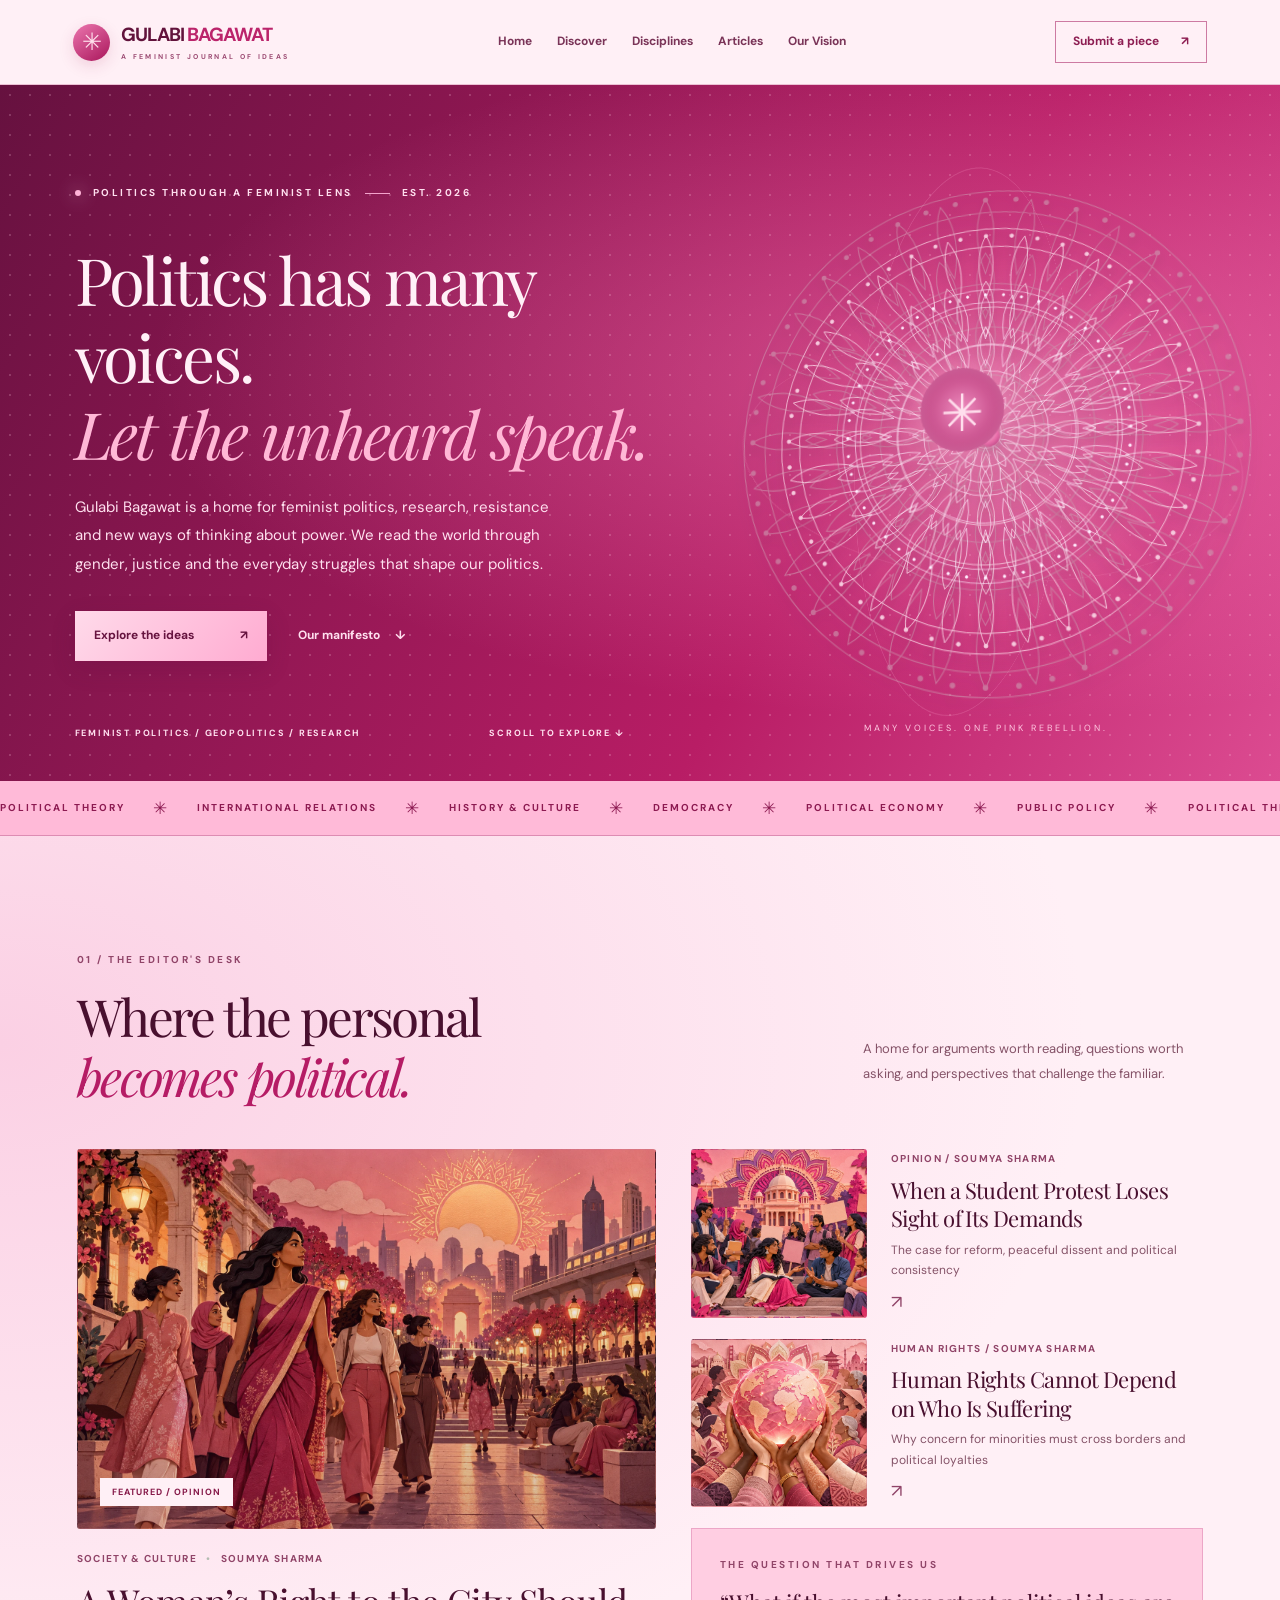
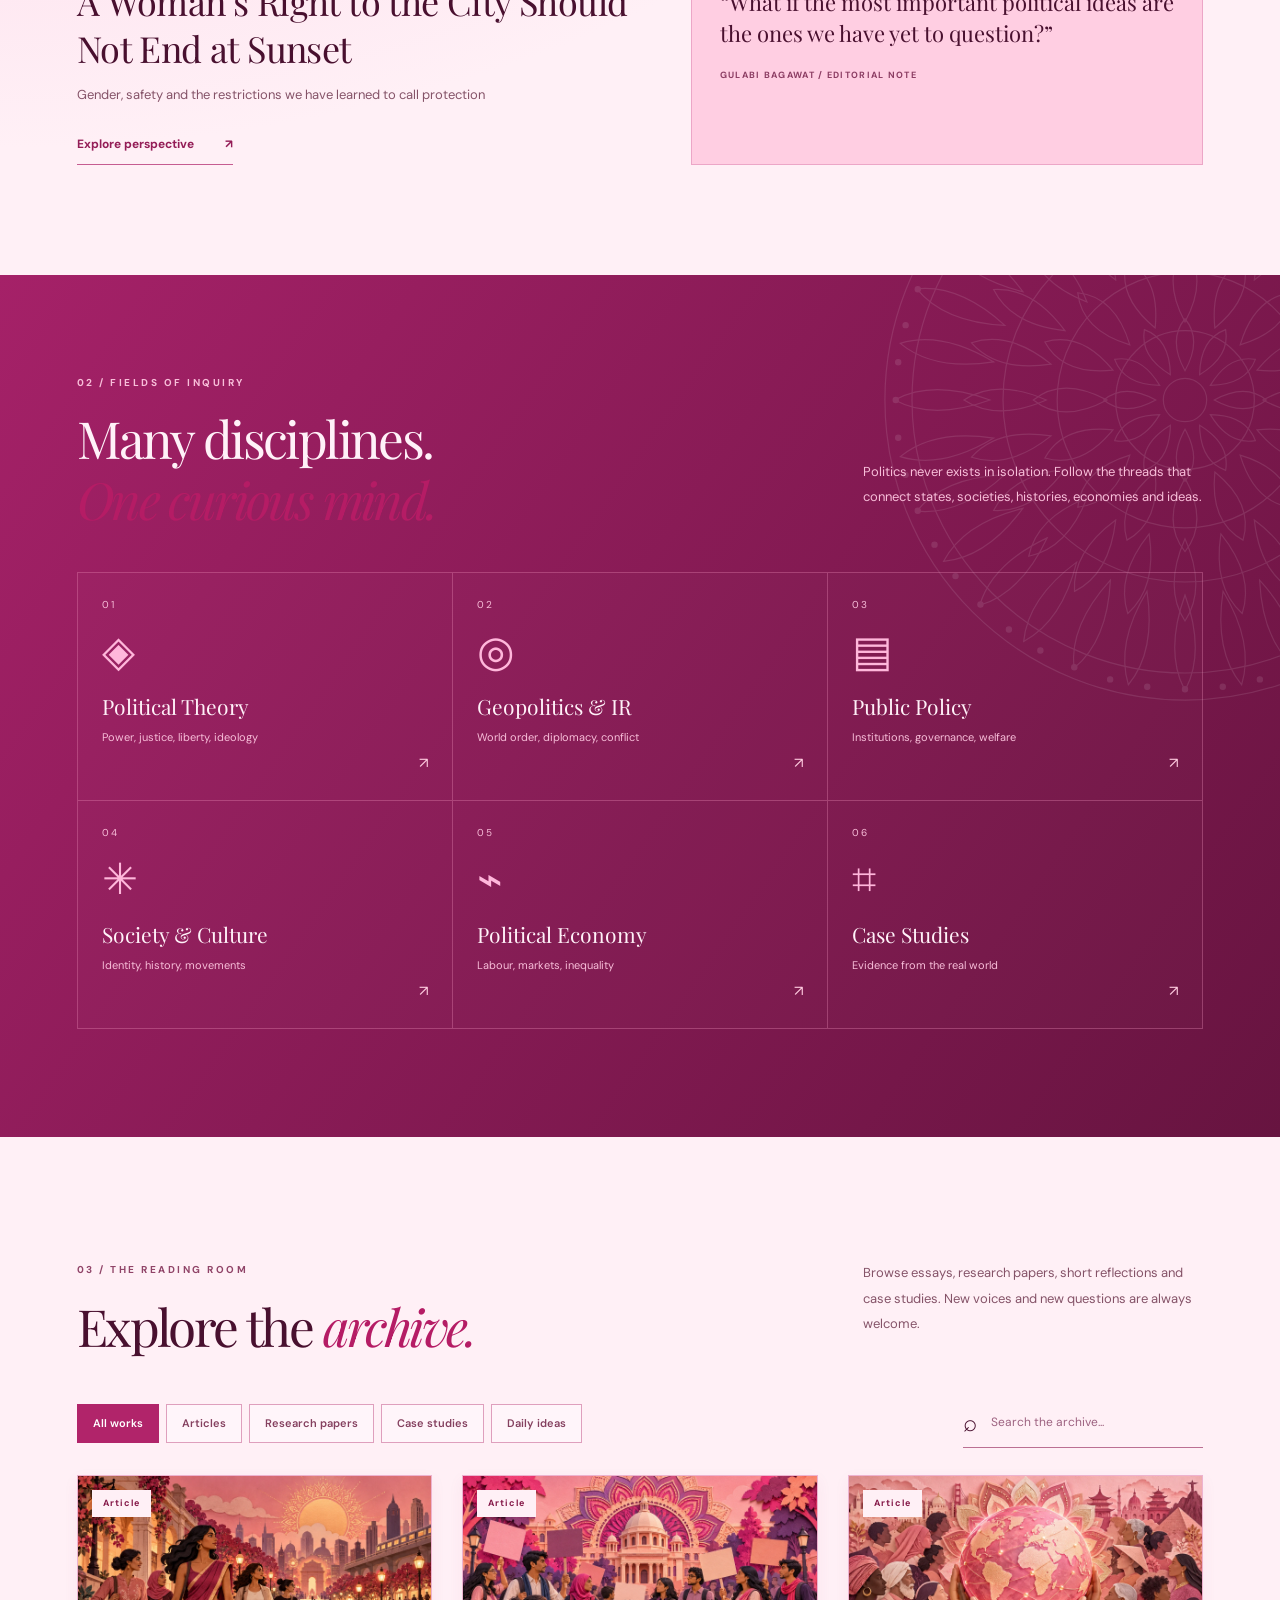
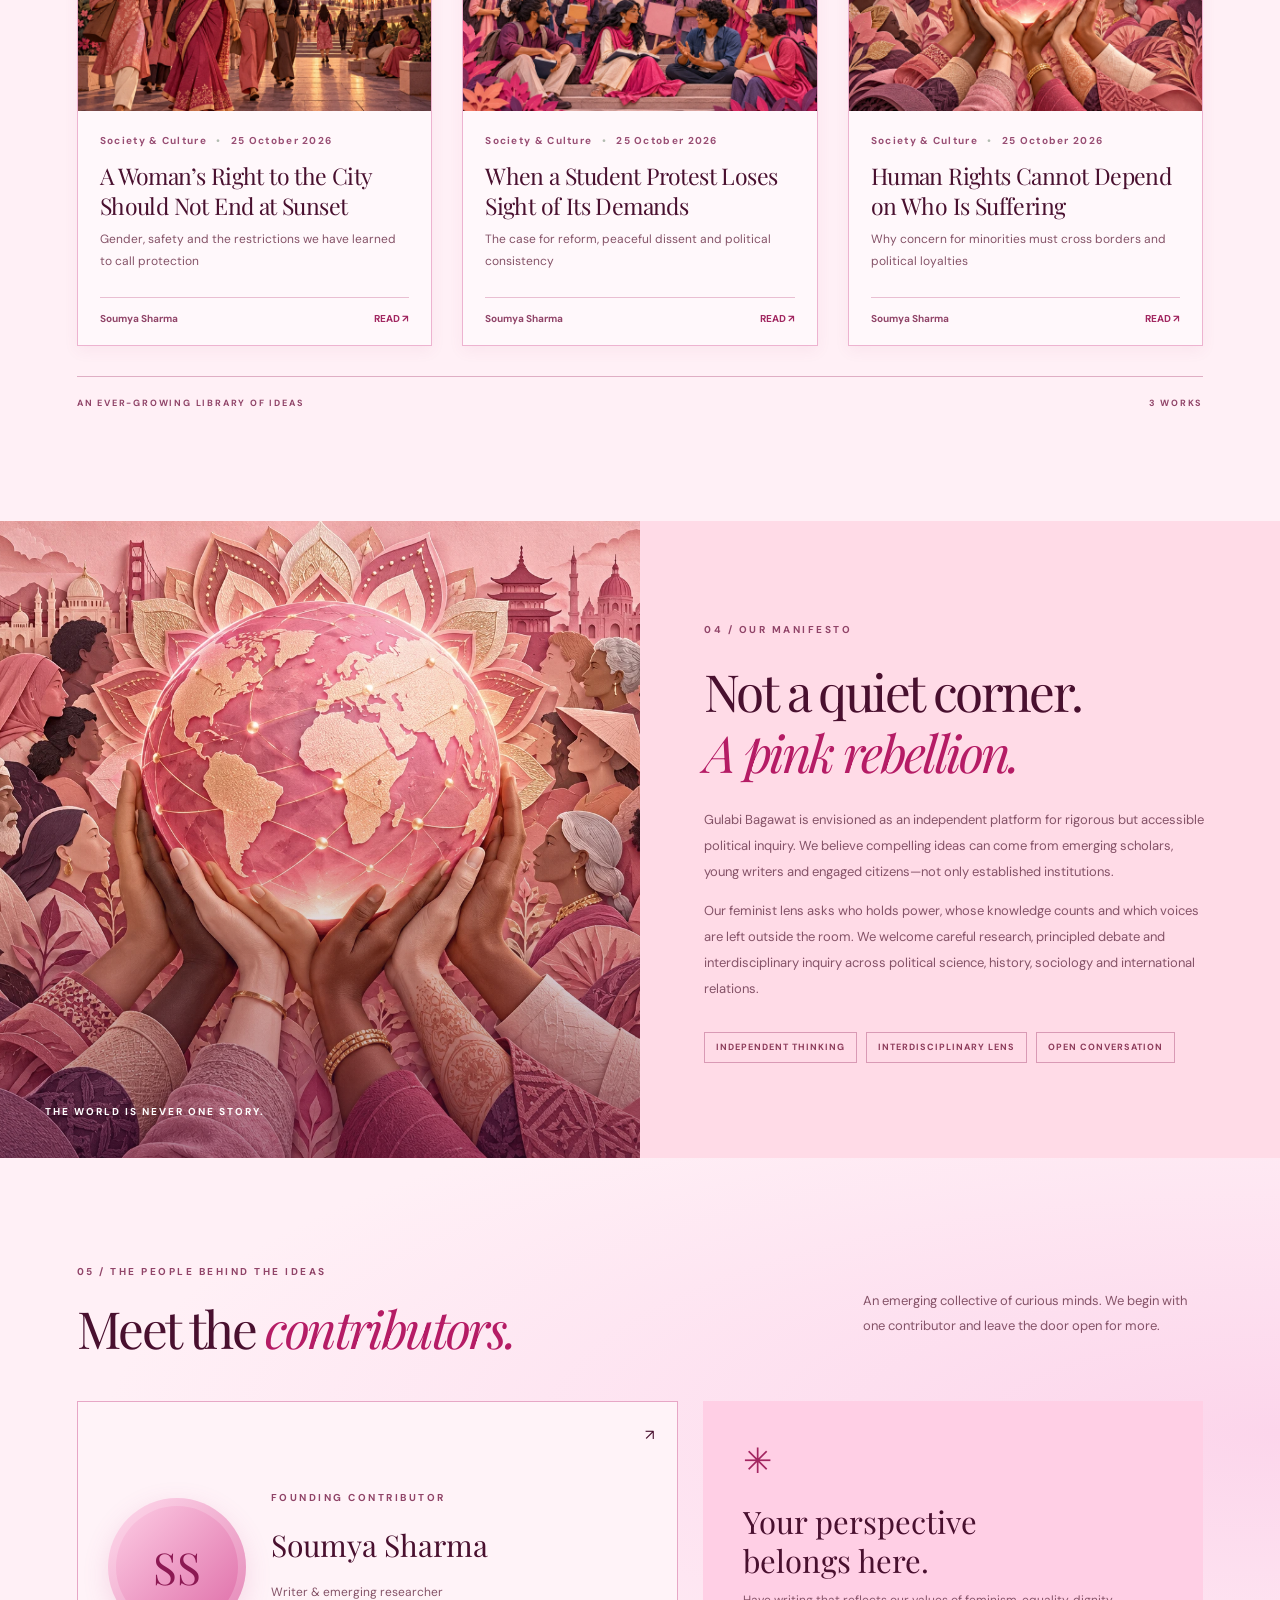
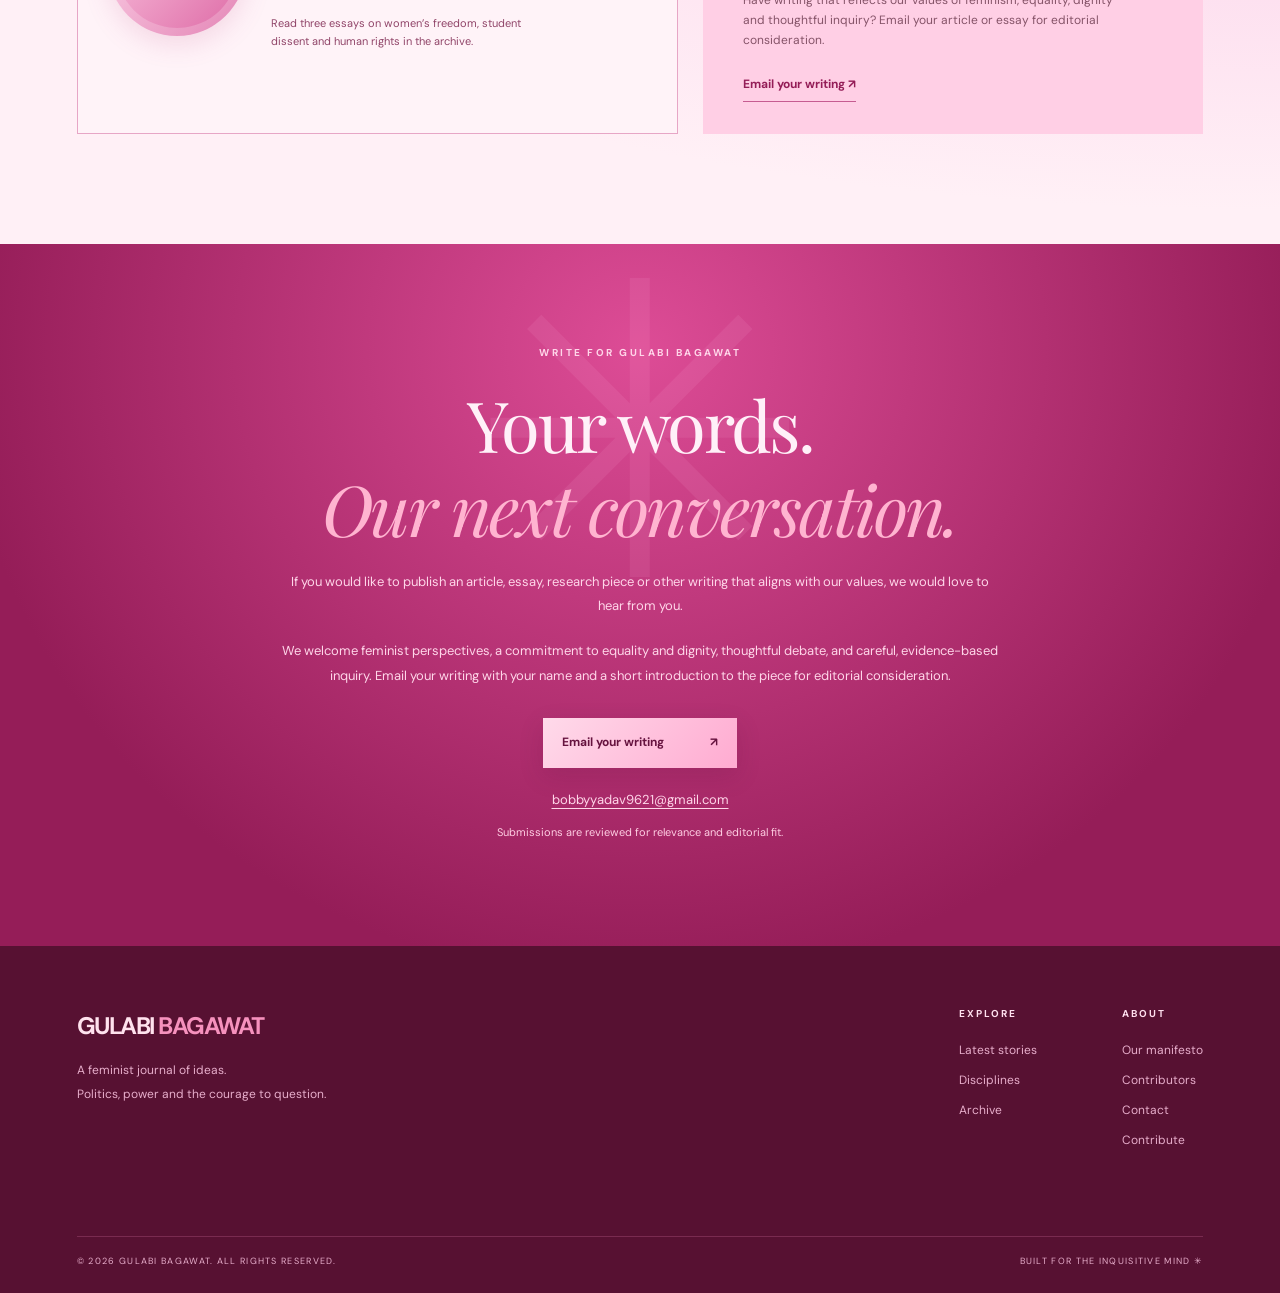
==== index.html @ 5b0ee078 "Add values-aligned writing submissions and contribution email" ====
<!doctype html><html lang="en"><head><meta charset="UTF-8"><meta name="viewport" content="width=device-width, initial-scale=1"><meta name="theme-color" content="#46132e"><meta name="description" content="Gulabi Bagawat — feminist political thought, research, geopolitical analysis, essays and interdisciplinary critique."><title>Gulabi Bagawat — Politics Through a Feminist Lens</title><link rel="preconnect" href="https://fonts.googleapis.com"><link rel="preconnect" href="https://fonts.gstatic.com" crossorigin><link href="https://fonts.googleapis.com/css2?family=DM+Sans:wght@400;500;600;700&amp;family=Playfair+Display:wght@400;500;600;700&amp;display=swap" rel="stylesheet"><link rel="stylesheet" href="style.css?v=4"><link rel="stylesheet" href="pink.css?v=3"></head><body class="theme-gulab">
<div class="progress" id="progress"></div><header class="site-header" id="top"><a class="brand" href="index.html" aria-label="Gulabi Bagawat home"><span class="brand-icon">✳</span><span>GULABI<span class="brand-accent"> BAGAWAT</span><small>A FEMINIST JOURNAL OF IDEAS</small></span></a><nav class="desktop-nav" aria-label="Primary"><a href="index.html">Home</a><a href="#discover">Discover</a><a href="disciplines.html">Disciplines</a><a href="articles.html">Articles</a><a href="about.html">Our Vision</a></nav><div class="header-actions"><a class="link-button" href="index.html#contribute" id="topSubmit">Submit a piece <span>↗</span></a><button class="menu-toggle" id="menuToggle" aria-label="Open menu">☰</button></div></header><nav class="mobile-nav" id="mobileNav" aria-label="Mobile"><a href="index.html">Home</a><a href="#discover">Discover</a><a href="disciplines.html">Disciplines</a><a href="articles.html">Articles</a><a href="about.html">Our Vision</a></nav>
<main><section class="hero"><div class="hero-grain"></div><div class="hero-content"><div class="eyebrow light"><span class="pulse-dot"></span> POLITICS THROUGH A FEMINIST LENS <span class="eyebrow-line"></span> EST. 2026</div><h1>Politics has many voices.<br><em>Let the unheard speak.</em></h1><p>Gulabi Bagawat is a home for feminist politics, research, resistance and new ways of thinking about power. We read the world through gender, justice and the everyday struggles that shape our politics.</p><div class="hero-ctas"><a href="#discover" class="button-primary">Explore the ideas <span>↗</span></a><a href="about.html" class="button-quiet">Our manifesto <span>↓</span></a></div><div class="hero-bottom"><span>FEMINIST POLITICS / GEOPOLITICS / RESEARCH</span><span>SCROLL TO EXPLORE ↓</span></div></div><div class="mandala-stage" aria-label="Layered animated pink mandala artwork"><div class="mandala-depth"><div class="mandala-halo"></div><img class="mandala-layer layer-back" src="mandala-pink.svg" alt=""><img class="mandala-layer layer-middle" src="mandala-pink.svg" alt=""><img class="mandala-layer layer-front" src="mandala-pink.svg" alt=""><div class="mandala-heart">✳</div><span class="mandala-bead bead-one"></span><span class="mandala-bead bead-two"></span><span class="mandala-bead bead-three"></span></div><span class="mandala-note">MANY VOICES. ONE PINK REBELLION.</span></div></section>
<div class="ticker"><div class="ticker-track">POLITICAL THEORY <b>✳</b> INTERNATIONAL RELATIONS <b>✳</b> HISTORY &amp; CULTURE <b>✳</b> DEMOCRACY <b>✳</b> POLITICAL ECONOMY <b>✳</b> PUBLIC POLICY <b>✳</b> POLITICAL THEORY <b>✳</b> INTERNATIONAL RELATIONS <b>✳</b> HISTORY &amp; CULTURE <b>✳</b></div></div>
<section class="section featured" id="discover"><div class="section-top"><div><span class="eyebrow">01 / THE EDITOR'S DESK</span><h2>Where the personal<br><em>becomes political.</em></h2></div><p>A home for arguments worth reading, questions worth asking, and perspectives that challenge the familiar.</p></div><div class="featured-grid"><article class="feature-large" tabindex="0" data-href="women-and-the-city.html"><div class="feature-img img-geopolitics" style='background-image:url("women-city.webp")'><div class="image-shade"></div><span class="image-label">FEATURED / OPINION</span></div><div class="featured-meta">SOCIETY &amp; CULTURE <span>•</span> SOUMYA SHARMA</div><h3>A Woman’s Right to the City Should Not End at Sunset</h3><p>Gender, safety and the restrictions we have learned to call protection</p><button class="read-text" data-href="women-and-the-city.html">Explore perspective <span>↗</span></button></article><div class="feature-side"><article class="mini-feature" data-href="student-dissent.html"><div class="mini-img img-city" style='background-image:url("student-dissent.webp")'></div><div><div class="featured-meta">OPINION / SOUMYA SHARMA</div><h3>When a Student Protest Loses Sight of Its Demands</h3><p>The case for reform, peaceful dissent and political consistency</p><span class="mini-arrow">↗</span></div></article><article class="mini-feature" data-href="human-rights-solidarity.html"><div class="mini-img img-books" style='background-image:url("human-solidarity.webp")'></div><div><div class="featured-meta">HUMAN RIGHTS / SOUMYA SHARMA</div><h3>Human Rights Cannot Depend on Who Is Suffering</h3><p>Why concern for minorities must cross borders and political loyalties</p><span class="mini-arrow">↗</span></div></article><div class="quote-panel"><span class="eyebrow">THE QUESTION THAT DRIVES US</span><blockquote>“What if the most important political ideas are the ones we have yet to question?”</blockquote><span>GULABI BAGAWAT / EDITORIAL NOTE</span></div></div></div></section>
<section class="discipline-section" id="fields"><div class="section section-inner"><div class="section-top on-dark"><div><span class="eyebrow">02 / FIELDS OF INQUIRY</span><h2>Many disciplines.<br><em>One curious mind.</em></h2></div><p>Politics never exists in isolation. Follow the threads that connect states, societies, histories, economies and ideas.</p></div><div class="discipline-grid"><a href="articles.html" data-category="Political Theory"><span class="discipline-num">01</span><span class="discipline-symbol">◈</span><strong>Political Theory</strong><small>Power, justice, liberty, ideology</small><span class="discipline-arrow">↗</span></a><a href="articles.html" data-category="Geopolitics"><span class="discipline-num">02</span><span class="discipline-symbol">◎</span><strong>Geopolitics &amp; IR</strong><small>World order, diplomacy, conflict</small><span class="discipline-arrow">↗</span></a><a href="articles.html" data-category="Public Policy"><span class="discipline-num">03</span><span class="discipline-symbol">▤</span><strong>Public Policy</strong><small>Institutions, governance, welfare</small><span class="discipline-arrow">↗</span></a><a href="articles.html" data-category="Society &amp; Culture"><span class="discipline-num">04</span><span class="discipline-symbol">✳</span><strong>Society &amp; Culture</strong><small>Identity, history, movements</small><span class="discipline-arrow">↗</span></a><a href="articles.html" data-category="Political Economy"><span class="discipline-num">05</span><span class="discipline-symbol">⌁</span><strong>Political Economy</strong><small>Labour, markets, inequality</small><span class="discipline-arrow">↗</span></a><a href="articles.html" data-category="Case Studies"><span class="discipline-num">06</span><span class="discipline-symbol">⌗</span><strong>Case Studies</strong><small>Evidence from the real world</small><span class="discipline-arrow">↗</span></a></div></div></section>
<section class="section archive" id="library"><div class="section-top"><div><span class="eyebrow">03 / THE READING ROOM</span><h2>Explore the <em>archive.</em></h2></div><p>Browse essays, research papers, short reflections and case studies. New voices and new questions are always welcome.</p></div><div class="archive-tools"><div class="filters" role="group" aria-label="Filter publications"><button class="filter active" data-filter="All">All works</button><button class="filter" data-filter="Article">Articles</button><button class="filter" data-filter="Research Paper">Research papers</button><button class="filter" data-filter="Case Study">Case studies</button><button class="filter" data-filter="Daily Idea">Daily ideas</button></div><label class="search-wrap"><span>⌕</span><input id="searchInput" type="search" placeholder="Search the archive..." aria-label="Search publications"></label></div><div class="archive-grid" id="archiveGrid"></div><p id="noResults" class="no-results" hidden>No matching pieces found. Try a different search or filter.</p><div class="archive-footer"><span>AN EVER-GROWING LIBRARY OF IDEAS</span><span id="itemCount">0 WORKS</span></div></section>
<section class="vision" id="about"><div class="vision-image"><img loading="lazy" src="human-solidarity.webp" alt="Illustrated hands holding the world in solidarity"><div class="vision-image-label">THE WORLD IS NEVER ONE STORY.</div></div><div class="vision-copy"><span class="eyebrow">04 / OUR MANIFESTO</span><h2>Not a quiet corner.<br><em>A pink rebellion.</em></h2><p>Gulabi Bagawat is envisioned as an independent platform for rigorous but accessible political inquiry. We believe compelling ideas can come from emerging scholars, young writers and engaged citizens—not only established institutions.</p><p>Our feminist lens asks who holds power, whose knowledge counts and which voices are left outside the room. We welcome careful research, principled debate and interdisciplinary inquiry across political science, history, sociology and international relations.</p><div class="vision-values"><span>INDEPENDENT THINKING</span><span>INTERDISCIPLINARY LENS</span><span>OPEN CONVERSATION</span></div></div></section>
<section class="section contributors" id="contributors"><div class="section-top"><div><span class="eyebrow">05 / THE PEOPLE BEHIND THE IDEAS</span><h2>Meet the <em>contributors.</em></h2></div><p>An emerging collective of curious minds. We begin with one contributor and leave the door open for more.</p></div><div class="contributor-layout"><div class="contributor-card"><div class="avatar-placeholder">SS</div><div><span class="eyebrow">FOUNDING CONTRIBUTOR</span><h3>Soumya Sharma</h3><p>Writer &amp; emerging researcher</p><span class="profile-note">Read three essays on women’s freedom, student dissent and human rights in the archive.</span></div><span class="member-arrow">↗</span></div><div class="join-card"><span class="join-star">✳</span><h3>Your perspective<br>belongs here.</h3><p>Have writing that reflects our values of feminism, equality, dignity and thoughtful inquiry? Email your article or essay for editorial consideration.</p><a href="mailto:bobbyyadav9621@gmail.com?subject=Submission%20to%20Gulabi%20Bagawat&amp;body=Hello%20Gulabi%20Bagawat%2C%0A%0AI%20would%20like%20to%20submit%20my%20writing%20for%20your%20consideration.%0A%0ATitle%3A%0AAuthor%20name%3A%0AShort%20introduction%20to%20the%20piece%3A%0AHow%20it%20aligns%20with%20your%20values%3A%0A%0AI%20have%20attached%20my%20article%20or%20included%20a%20link%20below.%0A%0AThank%20you%2C%0A" class="join-link">Email your writing ↗</a></div></div></section>
<section class="closing contribution-section" id="contribute" aria-labelledby="contribute-title"><div class="closing-art" aria-hidden="true">✳</div><span class="eyebrow">WRITE FOR GULABI BAGAWAT</span><h2 id="contribute-title">Your words.<br><em>Our next conversation.</em></h2><p>If you would like to publish an article, essay, research piece or other writing that aligns with our values, we would love to hear from you.</p><p>We welcome feminist perspectives, a commitment to equality and dignity, thoughtful debate, and careful, evidence-based inquiry. Email your writing with your name and a short introduction to the piece for editorial consideration.</p><a href="mailto:bobbyyadav9621@gmail.com?subject=Submission%20to%20Gulabi%20Bagawat&amp;body=Hello%20Gulabi%20Bagawat%2C%0A%0AI%20would%20like%20to%20submit%20my%20writing%20for%20your%20consideration.%0A%0ATitle%3A%0AAuthor%20name%3A%0AShort%20introduction%20to%20the%20piece%3A%0AHow%20it%20aligns%20with%20your%20values%3A%0A%0AI%20have%20attached%20my%20article%20or%20included%20a%20link%20below.%0A%0AThank%20you%2C%0A" class="button-primary">Email your writing <span aria-hidden="true">↗</span></a><p class="contribution-email"><a href="mailto:bobbyyadav9621@gmail.com">bobbyyadav9621@gmail.com</a></p><small>Submissions are reviewed for relevance and editorial fit.</small></section></main><footer><div class="footer-main"><div class="footer-brand">GULABI<span> BAGAWAT</span><p>A feminist journal of ideas.<br>Politics, power and the courage to question.</p></div><div class="footer-links"><div><strong>EXPLORE</strong><a href="#discover">Latest stories</a><a href="disciplines.html">Disciplines</a><a href="articles.html">Archive</a></div><div><strong>ABOUT</strong><a href="about.html">Our manifesto</a><a href="#contributors">Contributors</a><a href="mailto:bobbyyadav9621@gmail.com">Contact</a><a href="index.html#contribute">Contribute</a></div></div></div><div class="footer-bottom"><span>© <span id="year">2026</span> GULABI BAGAWAT. ALL RIGHTS RESERVED.</span><span>BUILT FOR THE INQUISITIVE MIND ✳</span></div></footer><dialog id="articleDialog"><button class="dialog-close" id="dialogClose" aria-label="Close article">✕</button><div id="dialogContent"></div></dialog><script src="content.js?v=2"></script><script src="app.js?v=2"></script><script src="motion.js"></script></body></html>
---- style.css ----
:root{--ink:#391629;--forest:#501936;--teal:#f4b7d0;--cream:#fff6f9;--bone:#ffe7f0;--line:#ebcbd8;--muted:#79586a;--gold:#d76095}*{box-sizing:border-box}html{scroll-behavior:smooth}body{margin:0;background:var(--cream);color:var(--ink);font:15px/1.65 'DM Sans',sans-serif}button,input{font:inherit}button,a{-webkit-tap-highlight-color:transparent}a{color:inherit;text-decoration:none}button{cursor:pointer}img{display:block;width:100%;object-fit:cover}.progress{position:fixed;top:0;left:0;height:3px;background:#bad2bb;z-index:100;width:0}.site-header{height:85px;padding:0 5.7%;display:flex;align-items:center;justify-content:space-between;background:#faf9f5;position:relative;z-index:20;border-bottom:1px solid #e9e8e0}.brand{display:flex;align-items:center;gap:11px;font-size:19px;font-weight:700;letter-spacing:-1px;line-height:1}.brand-icon{display:grid;place-items:center;width:37px;height:37px;background:var(--forest);color:#e7e9ce;font-size:24px;border-radius:50%;font-weight:400}.brand-accent{color:#799b87}.brand small{display:block;letter-spacing:2.35px;font-size:7px;font-weight:700;color:#7f9086;padding-top:9px}.desktop-nav{display:flex;gap:36px;color:#50605c;font-size:12px;font-weight:700}.desktop-nav a:hover{color:#c12571}.header-actions{display:flex;align-items:center}.link-button{border:1px solid #9fae9f;padding:10px 17px;font-weight:700;font-size:12px}.link-button span{padding-left:19px}.menu-toggle{display:none;border:0;background:none;font-size:25px}.mobile-nav{display:none}.hero{min-height:675px;background:#4a1634;color:#f9f7ee;position:relative;display:grid;grid-template-columns:53% 47%;overflow:hidden}.hero-grain{position:absolute;inset:0;background:radial-gradient(ellipse at 65% 55%,#a34279 0%,transparent 55%),linear-gradient(110deg,#42122e,#69234b);opacity:.87}.hero:before{content:'';position:absolute;inset:0;background-image:linear-gradient(#c5d1c70b 1px,transparent 1px),linear-gradient(90deg,#c5d1c70b 1px,transparent 1px);background-size:55px 55px;z-index:1}.hero-content{padding:100px 0 40px 10.8%;z-index:2;position:relative}.eyebrow{font-size:10px;font-weight:700;letter-spacing:2.5px;color:#768d80}.eyebrow.light{color:#b4c9b5;display:flex;align-items:center;gap:12px;white-space:nowrap}.pulse-dot{width:6px;height:6px;border-radius:50%;background:#bfd8a5;box-shadow:0 0 12px #bbddb2}.eyebrow-line{width:25px;height:1px;background:#6c8b82}.hero h1,.section h2,.vision h2,.closing h2{font-family:'Playfair Display',serif;font-weight:400;letter-spacing:-2.6px;line-height:1.18}.hero h1{font-size:clamp(49px,5.1vw,82px);margin:38px 0 22px;white-space:nowrap}.hero h1 em,.section h2 em,.vision h2 em,.closing h2 em{font-weight:400;color:#ffb4d0}.hero p{max-width:500px;color:#bbc9c5;font-size:15px;line-height:1.9}.hero-ctas{display:flex;align-items:center;gap:31px;margin-top:33px}.button-primary{display:inline-flex;align-items:center;gap:46px;padding:15px 19px;background:#ffabc9;color:#21342c;font-size:12px;font-weight:700}.button-primary:hover{background:#e1e7d8}.button-quiet{font-size:12px;font-weight:700;color:#dbe2d7}.button-quiet span{margin-left:12px}.hero-bottom{display:flex;justify-content:space-between;max-width:550px;margin-top:97px;font-size:9px;font-weight:700;letter-spacing:1.8px;color:#92a8a5;gap:20px}.hero-visual{position:relative;z-index:2;min-height:590px;display:flex;align-items:center;justify-content:center}.hero-visual #globe{position:absolute;inset:0;touch-action:pan-y;cursor:grab}.hero-visual #globe:active{cursor:grabbing}.hero-visual canvas{width:100%;height:100%}.globe-orbit{position:absolute;left:8%;top:16%;width:84%;height:72%;border:1px solid #92b3a52f;border-radius:50%;transform:rotate(-28deg);pointer-events:none}.orbit-two{transform:rotate(38deg);width:74%;height:81%;left:13%;top:11%}.globe-mark{position:absolute;color:#d1d9cb;font-size:10px;letter-spacing:1px;pointer-events:none}.globe-mark span{font-size:9px;letter-spacing:2px;margin-left:8px}.mark-a{top:22%;right:10%}.mark-b{bottom:31%;left:5%}.mark-c{bottom:19%;right:9%}.globe-caption{position:absolute;bottom:40px;font-size:9px;letter-spacing:2px;color:#98b0aa}.fallback-globe{width:min(75%,440px);aspect-ratio:1;border-radius:50%;position:absolute;top:50%;left:50%;transform:translate(-50%,-50%);background:radial-gradient(circle at 33% 30%,#9fb4a1 0%,#426a6c 30%,#24464c 57%,#0b222a 78%);box-shadow:inset -35px -30px 70px #06191d,0 0 85px #82b6a12c}.fallback-continents{position:absolute;inset:0;border-radius:50%;background:repeating-linear-gradient(0deg,transparent 0 37px,#b7d0c31f 38px 39px),repeating-linear-gradient(90deg,transparent 0 41px,#b7d0c319 42px 43px)}.ticker{overflow:hidden;background:#f6c4d9;border-bottom:1px solid #a8b7a3;padding:13px 0}.ticker-track{display:flex;white-space:nowrap;align-items:center;gap:28px;font-size:10px;font-weight:700;letter-spacing:2px;color:#405c4e;animation:marquee 32s linear infinite;width:max-content}.ticker-track b{color:#6d8872;font-size:17px;font-weight:400}@keyframes marquee{to{transform:translateX(-40%)}}.section{max-width:1430px;margin:auto;padding:110px 6%}.section-top{display:flex;align-items:end;justify-content:space-between;gap:55px;margin-bottom:43px}.section h2,.vision h2{font-size:clamp(40px,4vw,60px);margin:15px 0 0}.section h2 em,.vision h2 em{color:#b63670}.section-top>p{max-width:340px;color:#7e8680;font-size:13px;line-height:1.95;padding-bottom:7px}.featured-grid{display:grid;grid-template-columns:1.13fr 1fr;gap:40px}.feature-large{cursor:pointer}.feature-img{height:360px;position:relative;background-size:cover;background-position:center;overflow:hidden}.img-geopolitics{background-image:url('https://images.unsplash.com/photo-1494412519320-aa613dfb7738?auto=format&fit=crop&w=1200&q=80')}.image-shade{position:absolute;inset:0;background:linear-gradient(0deg,#0b252f67,transparent)}.image-label{position:absolute;bottom:22px;left:22px;background:#e9ece4;padding:7px 12px;font-size:9px;font-weight:700;letter-spacing:1px}.featured-meta{font-size:10px;font-weight:700;letter-spacing:1.3px;color:#82958c;margin-top:22px}.featured-meta span{margin:0 6px;color:#b3bcb1}.feature-large h3,.archive-card h3,.mini-feature h3{font-family:'Playfair Display',serif;line-height:1.3;letter-spacing:-.6px}.feature-large h3{font-size:36px;font-weight:400;margin:10px 0}.feature-large p{color:#7c8580;font-size:13px;max-width:440px}.read-text{border:0;border-bottom:1px solid #7c9d89;padding:0 0 9px;margin-top:16px;background:none;color:#1f4740;font-size:12px;font-weight:700}.read-text span{margin-left:28px}.feature-side{display:flex;flex-direction:column;gap:21px}.mini-feature{display:grid;grid-template-columns:176px 1fr;gap:24px;min-height:163px;cursor:pointer}.mini-img{background-size:cover;background-position:center}.img-city{background-image:url('https://images.unsplash.com/photo-1524492412937-b28074a5d7da?auto=format&fit=crop&w=600&q=80')}.img-books{background-image:url('https://images.unsplash.com/photo-1507842217343-583bb7270b66?auto=format&fit=crop&w=600&q=80')}.mini-feature .featured-meta{margin:2px 0 8px}.mini-feature h3{font-size:22px;font-weight:400;margin:0}.mini-feature p{color:#7f8983;font-size:12px;line-height:1.7;margin:7px 0}.mini-arrow{font-size:18px;color:#5e8472}.quote-panel{background:#ffe7f0;padding:22px 28px;flex:1}.quote-panel blockquote{font-family:'Playfair Display',serif;font-size:22px;line-height:1.4;margin:12px 0}.quote-panel>span:last-child{font-size:9px;font-weight:700;letter-spacing:1.3px;color:#829185}.discipline-section{background:#531a39;color:#faf9ef}.section-inner{padding-top:94px;padding-bottom:108px}.on-dark h2 em{color:#ffbdd6}.on-dark>p{color:#a9b8b3}.discipline-grid{display:grid;grid-template-columns:repeat(3,1fr);border-top:1px solid #496064;border-left:1px solid #496064}.discipline-grid a{min-height:228px;padding:24px;position:relative;border-right:1px solid #496064;border-bottom:1px solid #496064;display:flex;flex-direction:column;transition:background .25s}.discipline-grid a:hover{background:#80335b}.discipline-num{font-size:10px;color:#9eb5ab;letter-spacing:2px}.discipline-symbol{font-size:43px;line-height:1;margin:16px 0;color:#becfba;font-weight:300}.discipline-grid strong{font-family:'Playfair Display',serif;font-size:21px;font-weight:400}.discipline-grid small{font-size:11px;color:#93aaa5;padding-top:5px}.discipline-arrow{position:absolute;bottom:24px;right:24px;color:#ffcce0}.archive-tools{display:flex;justify-content:space-between;gap:22px;align-items:center;margin:43px 0 27px}.filters{display:flex;flex-wrap:wrap;gap:7px}.filter{background:none;border:1px solid #d6dad0;padding:9px 15px;font-size:11px;font-weight:600;color:#56635c;transition:all .2s}.filter.active,.filter:hover{background:#6a2149;color:#f7f7ee;border-color:#6a2149}.search-wrap{min-width:240px;border-bottom:1px solid #9daaa1;display:flex;gap:12px;align-items:center;padding:4px 0}.search-wrap span{font-size:24px}.search-wrap input{width:100%;border:0;outline:0;background:transparent;font-size:12px}.archive-grid{display:grid;grid-template-columns:repeat(3,minmax(0,1fr));gap:30px}.archive-card{border:1px solid #e3e3da;background:#fdfcf8;cursor:pointer;display:flex;flex-direction:column;transition:transform .2s,box-shadow .2s}.archive-card:hover{transform:translateY(-5px);box-shadow:0 14px 27px #152c3212}.archive-img{height:208px;position:relative;overflow:hidden}.archive-img img{height:100%;transition:transform .4s}.archive-card:hover .archive-img img{transform:scale(1.04)}.archive-img span{position:absolute;left:14px;top:14px;padding:6px 11px;background:#f8f7ef;font-size:9px;font-weight:700;letter-spacing:1px}.card-info{padding:22px 22px 17px;display:flex;flex-direction:column;flex:1}.card-info .featured-meta{margin:0}.archive-card h3{font-size:23px;font-weight:400;margin:12px 0 8px}.archive-card p{font-size:12px;line-height:1.8;color:#7b8780;margin:0 0 25px}.card-bottom{border-top:1px solid #e7e9e1;padding-top:13px;margin-top:auto;display:flex;justify-content:space-between;gap:8px;font-size:10px;font-weight:700;color:#70857a}.card-bottom span:last-child{color:#244e45}.archive-footer{margin-top:30px;border-top:1px solid #d9ddd4;padding-top:19px;display:flex;justify-content:space-between;font-size:9px;letter-spacing:1.8px;font-weight:700;color:#788a7e}.no-results{text-align:center;padding:35px;color:#6b7772}.vision{display:grid;grid-template-columns:1fr 1fr;background:#ffe9f1;min-height:590px}.vision-image{position:relative;overflow:hidden}.vision-image img{height:100%;object-position:center}.vision-image:after{content:'';position:absolute;inset:0;background:#122f312e}.vision-image-label{position:absolute;z-index:1;bottom:38px;left:45px;color:#fff;font-size:10px;letter-spacing:2px;font-weight:700}.vision-copy{padding:95px max(35px,10%)}.vision h2{margin:21px 0 25px}.vision-copy p{max-width:500px;font-size:13px;color:#66756e;line-height:2}.vision-values{display:flex;flex-wrap:wrap;gap:9px;margin-top:30px}.vision-values span{border:1px solid #b9c9ba;color:#68816e;padding:7px 11px;font-size:9px;font-weight:700;letter-spacing:1px}.contributors{padding-top:100px;padding-bottom:110px}.contributor-layout{display:grid;grid-template-columns:1.2fr 1fr;gap:25px}.contributor-card{border:1px solid #d4dad1;display:flex;align-items:center;gap:25px;padding:30px;position:relative;min-height:270px;background:#fffefa}.avatar-placeholder{height:138px;min-width:138px;background:#f9cbdf;border-radius:50%;display:grid;place-items:center;font-family:'Playfair Display',serif;font-size:44px;color:#557d6c}.contributor-card h3{font-family:'Playfair Display',serif;font-weight:400;font-size:30px;margin:12px 0 0}.contributor-card p{font-size:12px;color:#7c887d}.profile-note{font-size:11px;display:block;color:#9a9f96;max-width:290px}.member-arrow{position:absolute;right:23px;top:21px}.join-card{background:#fbe1eb;padding:32px 40px}.join-star{font-size:35px;color:#537a64}.join-card h3{font:400 31px/1.25 'Playfair Display',serif;margin:11px 0}.join-card p{font-size:12px;color:#687f6d;max-width:370px}.join-link{display:inline-block;border-bottom:1px solid #4e816a;font-size:12px;font-weight:700;margin-top:12px;padding-bottom:6px}.closing{text-align:center;background:#5b1b3d;color:#f4f4e9;padding:95px 20px 105px;position:relative;overflow:hidden}.closing-art{position:absolute;top:-145px;left:50%;transform:translateX(-50%);font-size:410px;color:#ffffff08}.closing .eyebrow{color:#b3c8b1}.closing h2{font-size:clamp(52px,5.5vw,75px);margin:20px 0}.closing p{color:#b4c3bb;margin:0 0 30px;font-size:13px}footer{background:#361026;color:#c8d3cb;padding:60px 6% 0}.footer-main{max-width:1260px;margin:auto;display:flex;justify-content:space-between;gap:30px;padding-bottom:85px}.footer-brand{font-size:24px;font-weight:700;letter-spacing:-1.5px}.footer-brand span{color:#a4c1ad}.footer-brand p{font-size:12px;color:#8da79f;letter-spacing:0;font-weight:400;line-height:2}.footer-links{display:flex;gap:85px}.footer-links>div{display:flex;flex-direction:column;gap:10px}.footer-links strong{font-size:10px;letter-spacing:2px;margin-bottom:9px}.footer-links a{color:#91a9a0;font-size:12px}.footer-bottom{max-width:1260px;margin:auto;display:flex;justify-content:space-between;border-top:1px solid #355058;padding:17px 0 25px;font-size:9px;letter-spacing:1.3px;color:#729188}dialog{width:min(750px,94vw);border:0;padding:45px 55px;background:#faf9f3;color:#1a3235;max-height:90vh;box-shadow:0 25px 75px #0007}dialog::backdrop{background:#0b1b1cc7}.dialog-close{position:absolute;right:22px;top:16px;border:0;background:none;font-size:20px}.dialog-meta{font-size:10px;letter-spacing:1.5px;color:#789083;font-weight:700}.dialog-intro{font-size:17px!important;color:#667a6b!important}.dialog-author{font-size:11px!important;letter-spacing:1px;color:#789083!important;text-transform:uppercase}.dialog-cover{height:250px;object-fit:cover;margin:23px 0}dialog h2{font:400 44px/1.2 'Playfair Display',serif;margin:15px 0}dialog p{font-size:15px;line-height:1.9;color:#4b5e57}.sample-warning{background:#e9eadf;color:#647364;font-size:11px;padding:13px;margin-top:26px}.archive-card:focus-visible,.feature-large:focus-visible{outline:3px solid #90af9d}@media(max-width:1100px){.hero-content{padding-left:7%}.hero h1{font-size:clamp(45px,5vw,65px)}.featured-grid{gap:22px}.mini-feature{grid-template-columns:130px 1fr;gap:14px}.mini-feature h3{font-size:20px}.section{padding-left:5%;padding-right:5%}.vision-copy{padding:70px 7%}}@media(max-width:760px){.site-header{height:73px;padding:0 5%}.brand{font-size:16px}.brand small{font-size:6px}.desktop-nav,.header-actions .link-button{display:none}.menu-toggle{display:block}.mobile-nav.open{display:flex;position:absolute;z-index:19;top:73px;left:0;right:0;background:#fbfaf5;padding:25px;flex-direction:column;gap:20px;box-shadow:0 12px 20px #0002;font-weight:600}.hero{grid-template-columns:1fr;min-height:auto}.hero-content{padding:65px 6% 18px}.hero h1{font-size:clamp(40px,10vw,66px);white-space:normal}.hero p{font-size:13px}.hero-bottom{margin-top:45px;font-size:8px}.hero-visual{height:365px;min-height:365px}.globe-caption{bottom:10px}.globe-mark{display:none}.section{padding:70px 6%}.section-top{display:block}.section h2,.vision h2{font-size:43px}.section-top>p{max-width:100%;margin-top:20px}.featured-grid{grid-template-columns:1fr}.feature-img{height:280px}.mini-feature{grid-template-columns:38% 1fr}.discipline-grid{grid-template-columns:repeat(2,1fr)}.discipline-grid a{min-height:200px;padding:18px}.discipline-grid strong{font-size:18px}.archive-tools{display:block}.filters{margin-bottom:20px}.search-wrap{max-width:400px}.archive-grid{grid-template-columns:repeat(2,1fr);gap:15px}.archive-img{height:170px}.card-info{padding:15px}.archive-card h3{font-size:19px}.vision{grid-template-columns:1fr}.vision-image{height:340px}.vision-copy{padding:65px 6%}.contributor-layout{grid-template-columns:1fr}.footer-main{display:block}.footer-links{margin-top:30px;gap:70px}.footer-bottom{gap:20px}.closing{padding:75px 20px}dialog{padding:32px 24px}dialog h2{font-size:33px}}@media(max-width:480px){.hero-ctas{gap:16px}.button-primary{gap:16px}.hero-bottom{flex-wrap:wrap}.discipline-grid{grid-template-columns:1fr 1fr}.discipline-grid a{min-height:180px;padding:14px}.discipline-symbol{font-size:32px}.discipline-grid strong{font-size:16px}.discipline-grid small{font-size:10px}.archive-grid{grid-template-columns:1fr}.archive-img{height:215px}.contributor-card{display:block}.avatar-placeholder{width:110px;height:110px;min-width:110px;font-size:35px;margin-bottom:20px}.footer-bottom{display:block}.footer-bottom span{display:block;margin-bottom:10px}.eyebrow{letter-spacing:1.6px}}

/* Gulabi Bagawat identity accents */
.hero-grain{background:radial-gradient(ellipse at 65% 40%,#9c3976 0%,transparent 62%),linear-gradient(115deg,#3c112e,#772d58)}.brand-accent,.footer-brand span{color:#d34e8b}.button-primary{background:#ffb3d2;color:#47142f}.button-primary:hover{background:#ffcee1}.hero h1 em{color:#ffbad5}.img-geopolitics{background-image:url("https://images.unsplash.com/photo-1531058020387-3be344556be6?auto=format&fit=crop&w=1200&q=80")}.avatar-placeholder{background:linear-gradient(135deg,#f9c5dc,#e98bb7)}

.contribution-section{isolation:isolate}.contribution-section .closing-art{z-index:-1;pointer-events:none}.contribution-section>p{max-width:720px;margin:0 auto 20px;line-height:1.9}.contribution-section .button-primary{margin-top:10px}.contribution-section .contribution-email{margin:20px auto 10px}.contribution-email a{text-decoration:underline;text-underline-offset:4px}.contribution-section small{display:block;font-size:11px;color:#ffcee3}
---- pink.css ----
/* Gulabi: a family of pinks, layered mandalas, and tactile editorial surfaces. */
:root{--ink:#49102f;--muted:#835369;--accent:#b51c65;--page:#fff0f6;--panel:#ffdfed;--bright:#f7529e;--line:#e8b0ca}
body{background:var(--page);color:var(--ink)}.theme-gulab{--page:#fff0f6;--panel:#ffdaea}.theme-blush{--page:#fff4f8;--panel:#ffe4ee;--accent:#a82964}.theme-fuchsia{--page:#fdd1e7;--panel:#f9b1d7;--accent:#9f135e}.theme-lotus{--page:#ffebef;--panel:#f9c4d2;--accent:#ab3d69}.theme-rose{--page:#fff0f2;--panel:#ffcbdc;--accent:#a12358}.theme-rani{--page:#ffebf7;--panel:#f8b4df;--accent:#9b166b}.theme-powder{--page:#fff4fa;--panel:#ead3e6;--accent:#94406f}
.progress{background:#ef519b}.site-header{background:#fff0f6ed;border-color:#ecc0d4;backdrop-filter:blur(18px)}.brand{color:#62133c}.brand-icon{background:linear-gradient(145deg,#ec77af,#a9165b);color:#ffe0ec;box-shadow:0 5px 15px #a8235929}.brand-accent,.footer-brand span{color:#bb246b}.brand small{color:#9c4b73}.desktop-nav{gap:25px;color:#7a3458}.link-button{border-color:#cd7aa2;color:#8e1e53}.eyebrow,.featured-meta,.mini-arrow,.card-bottom,.archive-footer,.profile-note{color:#904468}.hero{min-height:690px;grid-template-columns:54% 46%;background:#8f174c;color:#fff0f7}.hero-grain{background:radial-gradient(ellipse at 77% 42%,#f982bb77,transparent 60%),linear-gradient(120deg,#66113f,#b81d65 64%,#dc4b91);opacity:1}.hero:before{background-image:radial-gradient(#ffd3e335 .8px,transparent .8px);background-size:20px 20px}.hero h1{font-size:clamp(44px,5.1vw,77px);white-space:normal;letter-spacing:-2.6px;max-width:780px}.hero h1 em{color:#ffb8d6}.hero p,.hero-bottom,.eyebrow.light,.button-quiet{color:#ffe0ef}.hero-content{padding-top:100px}.hero-content,.mandala-stage{z-index:2}.hero-bottom{margin-top:65px}.pulse-dot{background:#ffb3d7;box-shadow:0 0 18px #ffd1e8}.eyebrow-line{background:#f3a3cc}.button-primary{background:linear-gradient(130deg,#ffdaea,#ffabd1);color:#66133f;box-shadow:0 8px 24px #480f3926;transition:transform .3s,box-shadow .3s}.button-primary:hover{background:#ffe3ef;transform:translateY(-3px);box-shadow:0 14px 25px #480f3940}.ticker{background:#ffbad8;border-color:#dd8cb3}.ticker-track,.ticker-track b{color:#8c1a51}.featured{background:radial-gradient(ellipse at 0% 20%,#fbd0e4,transparent 60%)}.section h2 em,.vision h2 em{color:var(--accent)}.section-top>p,.feature-large p,.mini-feature p,.archive-card p,.vision-copy p,.contributor-card p,.join-card p{color:#855368}.featured-grid{gap:35px}.feature-img,.mini-img{border-radius:3px;border:1px solid #ce74a43d;background-color:#f7b4d4}.feature-img{height:380px}.image-shade{background:linear-gradient(0deg,#64134140,transparent)}.image-label,.archive-img span{background:#fff0f6;color:#861949}.read-text,.join-link{color:#941d57;border-color:#c65c91}.quote-panel{background:#ffcee2;border:1px solid #eca6c7}.quote-panel>span:last-child{color:#8c3d63}.discipline-section{position:relative;overflow:hidden;background:linear-gradient(125deg,#a52168,#671440);color:#fff1f8}.discipline-section:before{content:'';position:absolute;width:650px;height:650px;right:-230px;top:-200px;background:url('mandala-pink.svg') center/contain no-repeat;opacity:.1;filter:brightness(0) invert(1);animation:mandalaSpin 120s linear infinite;pointer-events:none}.discipline-section .section-inner{position:relative}.on-dark .eyebrow,.on-dark>p,.discipline-num,.discipline-grid small{color:#f8bed9}.discipline-grid,.discipline-grid a{border-color:#ed8fbb55}.discipline-grid a{background:#ffffff03;transition:transform .4s,background .4s,box-shadow .4s;transform-style:preserve-3d}.discipline-grid a:hover{background:#df5fa54a;transform:translateY(-7px) rotateX(4deg);box-shadow:0 15px 30px #470a2b44;z-index:2}.discipline-symbol{color:#ffb7db}.archive{background:var(--page)}.archive-card{background:#fff8fb;border-color:#edb3d0;box-shadow:0 5px 14px #b3477310;transition:transform .45s cubic-bezier(.2,.7,.2,1),box-shadow .45s;transform-style:preserve-3d}.archive-card:hover{transform:perspective(1000px) rotateX(3deg) translateY(-10px);box-shadow:0 22px 42px #a5286526}.archive-img{height:235px;background:#f6c0d9}.card-info .featured-meta{color:#984d73}.card-bottom{border-color:#e9bfd2}.card-bottom span:last-child{color:#a12660}.filter{color:#85405f;border-color:#df9fbd;background:#fff5fa}.filter.active,.filter:hover{background:#b1246a;border-color:#b1246a;color:white}.search-wrap{border-color:#bb7093}.search-wrap input{color:#64163e}.search-wrap input::placeholder{color:#9d6280}.archive-footer{border-color:#dfaec4}.vision{background:#ffdbe7}.vision-image{background:#efaccb}.vision-image img{filter:saturate(.9)}.vision-image:after{background:linear-gradient(0deg,#4b113f70,transparent 60%)}.vision-values span{border-color:#d99ab5;color:#8d3c5b}.contributors{background:radial-gradient(ellipse at 100% 40%,#fcd5eb,transparent 65%)}.contributor-card{background:#fff3f8;border-color:#e7a6c6}.avatar-placeholder{background:linear-gradient(135deg,#ffd2e8,#dc66a3);color:#8c1953;box-shadow:inset 0 0 0 8px #ffffff33,0 8px 26px #bd50862b}.join-card{background:#ffcfe5}.join-star{color:#a32661}.closing{background:radial-gradient(ellipse at 50% 15%,#dd4c96,#951d58 75%);color:#fff0f8}.closing .eyebrow,.closing p{color:#ffd6e9}.closing-art{color:#ffbbda19;animation:closingSpin 90s linear infinite}footer{background:#571132;color:#ffe1ef}.footer-brand{color:#ffe2ee}.footer-brand span{color:#f691bd}.footer-brand p,.footer-links a,.footer-bottom{color:#e7aecb}.footer-bottom{border-color:#bd608c55}.mobile-nav.open{background:#ffedf6}.archive-card:focus-visible,a:focus-visible,button:focus-visible{outline:3px solid #c73279;outline-offset:5px}dialog{background:#fff0f7;color:#6d1647}dialog p,.dialog-intro,.dialog-author{color:#864665!important}
/* Physically separated mandala planes: rotation, depth, orbital beads and pointer parallax. */
.mandala-stage{position:relative;display:grid;place-items:center;perspective:1100px;min-height:630px;isolation:isolate}.mandala-depth{position:relative;width:95%;aspect-ratio:1;transform-style:preserve-3d;transform:rotateX(var(--tilt-y,12deg)) rotateY(var(--tilt-x,-12deg));transition:transform .65s cubic-bezier(.2,.7,.2,1)}.mandala-halo{position:absolute;inset:8%;border-radius:50%;background:radial-gradient(circle,#ffb7d277,#f05b9c26 55%,transparent 72%);filter:blur(12px);transform:translateZ(-50px)}.mandala-layer{position:absolute;inset:0;width:100%;height:100%;object-fit:contain;filter:drop-shadow(0 8px 5px #4e0d3a55);pointer-events:none}.layer-back{color:#ea72ad;opacity:.6;animation:mandalaBack 95s linear infinite}.layer-middle{color:#ffb4d5;inset:8%;width:84%;height:84%;animation:mandalaMiddle 70s linear infinite}.layer-front{color:#ffe4ef;inset:21%;width:58%;height:58%;animation:mandalaFront 55s linear infinite}.mandala-heart{position:absolute;inset:43%;display:grid;place-items:center;font:48px 'Playfair Display',serif;color:#ffdfed;background:radial-gradient(circle,#ed8abd,#ac2065);border-radius:50%;box-shadow:0 0 35px #ffb4d880,inset 0 0 15px #ffe7f955;transform:translateZ(105px);animation:breathe 6s ease-in-out infinite}.mandala-bead{position:absolute;top:49%;left:49%;width:12px;height:12px;background:radial-gradient(circle at 30% 25%,#ffeaf5,#ed65a7 55%,#9a1e62);border-radius:50%;box-shadow:0 5px 14px #470b3244}.bead-one{animation:beadOrbit 15s linear infinite}.bead-two{animation:beadOrbit 19s linear infinite reverse;animation-delay:-7s;width:20px;height:20px}.bead-three{animation:beadOrbit 24s linear infinite;animation-delay:-10s}.mandala-note{position:absolute;bottom:45px;left:0;right:0;text-align:center;color:#ffc8e1;font-size:9px;letter-spacing:3px}.mandala-stage:before,.mandala-stage:after{content:'';position:absolute;inset:10%;border:1px solid #fda3cf30;border-radius:50%;transform:rotateX(65deg) rotate(-25deg);pointer-events:none}.mandala-stage:after{transform:rotateY(65deg) rotate(30deg)}
@keyframes mandalaSpin{to{transform:rotate(360deg)}}@keyframes mandalaBack{from{transform:translateZ(-35px) rotate(0)}to{transform:translateZ(-35px) rotate(360deg)}}@keyframes mandalaMiddle{from{transform:translateZ(25px) rotate(0)}to{transform:translateZ(25px) rotate(-360deg)}}@keyframes mandalaFront{from{transform:translateZ(70px) rotate(0)}to{transform:translateZ(70px) rotate(360deg)}}@keyframes beadOrbit{from{transform:translateZ(90px) rotate(0) translateX(210px)}to{transform:translateZ(90px) rotate(360deg) translateX(210px)}}@keyframes breathe{50%{transform:translateZ(115px) scale(1.08)}}@keyframes closingSpin{from{transform:translateX(-50%) rotate(0)}to{transform:translateX(-50%) rotate(360deg)}}
/* Each destination has its own pink mood. */
.page-intro{position:relative;overflow:hidden;display:flex;align-items:center;min-height:360px;padding:75px max(6%,calc((100vw - 1260px)/2));background:linear-gradient(125deg,var(--panel),var(--page));border-bottom:1px solid var(--line)}.page-intro>div{position:relative;z-index:1;max-width:800px}.page-intro h1{font:400 clamp(45px,6vw,78px)/1.12 'Playfair Display',serif;letter-spacing:-2px;margin:20px 0}.page-intro h1 em{color:var(--accent)}.page-intro p{color:var(--muted);max-width:510px}.intro-mandala{position:absolute;width:470px;height:470px;right:-40px;top:-60px;opacity:.16;animation:mandalaSpin 100s linear infinite}.theme-fuchsia .page-intro{background:linear-gradient(120deg,#f68bc5,#df4d9f);--ink:#57113f;--accent:#871354;--muted:#671c49}.theme-lotus .page-intro{background:linear-gradient(120deg,#ffe0e5,#ed97b6)}.theme-blush .page-intro{background:linear-gradient(120deg,#ffe2ef,#f7b7d5)}.reading-hero{display:grid;grid-template-columns:1fr 1fr;position:relative;background:linear-gradient(125deg,var(--page),var(--panel));border-bottom:1px solid var(--line);overflow:hidden}.reading-heading{padding:65px 7% 65px 12%;position:relative;z-index:1}.back-link{display:block;font-size:10px;letter-spacing:2px;color:var(--accent);margin-bottom:45px;font-weight:700}.reading-heading>.eyebrow{font-size:9px}.reading-heading h1{font:400 clamp(35px,4.05vw,60px)/1.14 'Playfair Display',serif;letter-spacing:-1.7px;margin:22px 0}.reading-deck{font-size:16px;line-height:1.75;color:var(--muted)}.reading-byline{display:flex;gap:13px;align-items:center;margin-top:28px}.author-seal{border:1px solid #c57a9c;border-radius:50%;display:grid;place-items:center;width:44px;height:44px;font-family:'Playfair Display',serif;background:#fff0f888;color:var(--accent)}.reading-byline strong{display:block;font-size:13px}.reading-byline div>span{display:block;font-size:11px;color:var(--muted);margin-top:4px}.reading-art{position:relative;display:flex;align-items:center;padding:55px 9% 55px 5%;perspective:1000px}.reading-art>img:first-child{aspect-ratio:1.15;object-fit:cover;position:relative;z-index:1;box-shadow:20px 30px 60px #92375a30;border:8px solid #fff1f855;transform:rotateY(-6deg) rotateZ(2deg);border-radius:3px;transition:transform .8s}.reading-art:hover>img:first-child{transform:rotateY(0) rotateZ(0) translateY(-6px)}.reading-mandala{position:absolute;width:115%;height:115%;right:-18%;top:-7%;opacity:.18;animation:mandalaSpin 120s linear infinite}.reading-layout{display:grid;grid-template-columns:210px minmax(0,720px);justify-content:center;gap:70px;padding:85px 6%}.reading-layout aside{padding-top:15px;color:var(--muted);font-size:13px}.reading-layout aside p{font-family:'Playfair Display',serif;font-size:24px;line-height:1.35;color:var(--accent)}.reading-layout aside img{width:135px;opacity:.3;margin:35px 0}.reading-layout aside a{font-size:11px;font-weight:700;border-bottom:1px solid #d08daf;padding-bottom:8px}.reading-body{font-family:Georgia,serif;font-size:18px;line-height:1.95;color:var(--ink)}.reading-body p{margin:0 0 27px}.reading-body>p:first-child:first-letter{float:left;font-family:'Playfair Display',serif;font-size:85px;line-height:.9;padding:10px 10px 0 0;color:var(--accent)}.article-end{display:flex;align-items:center;gap:20px;margin-top:45px;padding-top:25px;border-top:1px solid var(--line);font-size:34px;color:var(--accent)}.article-end span{font:700 9px 'DM Sans',sans-serif;letter-spacing:2px}.more-reading{background:var(--panel);padding:75px max(6%,calc((100vw - 1060px)/2))}.more-reading h2{font:400 48px 'Playfair Display',serif;margin:15px 0 35px}.more-reading h2 em{color:var(--accent)}.related-grid{display:grid;grid-template-columns:1fr 1fr;gap:35px}.related-grid a{display:block}.related-grid img{aspect-ratio:1.7;object-fit:cover;box-shadow:0 10px 25px #7b1b4c20}.related-grid span{font-size:9px;letter-spacing:2px;display:block;margin-top:20px;color:var(--accent)}.related-grid h3{font:400 26px/1.3 'Playfair Display',serif;margin:10px 0 15px}.related-grid b{font-size:11px;color:var(--accent)}
@media(max-width:1100px){.hero-content{padding-left:9%}.desktop-nav{gap:15px;font-size:11px}.header-actions .link-button{font-size:10px;padding:9px}.mandala-stage{min-height:550px}.reading-layout{gap:40px;grid-template-columns:150px minmax(0,680px)}.reading-heading{padding-left:9%}.reading-art{padding-right:5%}}
@media(max-width:760px){.hero{grid-template-columns:1fr}.hero-content{padding:60px 6% 0}.hero h1{font-size:clamp(43px,9vw,65px)}.hero-bottom{margin-top:35px}.mandala-stage{min-height:430px;height:430px}.mandala-depth{width:400px;max-width:90%}.mandala-note{bottom:15px}.reading-hero{grid-template-columns:1fr}.reading-heading{padding:40px 6% 20px}.reading-heading h1{font-size:43px}.back-link{margin-bottom:30px}.reading-art{padding:20px 8% 50px}.reading-art>img:first-child{aspect-ratio:1.5;transform:rotateZ(1deg)}.reading-layout{display:block;padding:45px 7%}.reading-layout aside{display:none}.reading-body{font-size:17px}.page-intro{min-height:300px;padding:55px 6%}.intro-mandala{width:350px;height:350px;right:-150px;top:-20px}.page-intro h1{font-size:48px;max-width:450px}.related-grid{gap:22px}.related-grid h3{font-size:22px}.more-reading{padding:55px 6%}.more-reading h2{font-size:39px}.feature-img{height:320px}.mobile-nav.open{position:absolute;top:73px}.reading-mandala{display:none}}
@media(max-width:480px){.related-grid{grid-template-columns:1fr;gap:35px}.mandala-stage{min-height:350px;height:350px}.mandala-depth{width:310px}.mandala-heart{font-size:30px}.hero .eyebrow{font-size:8px;letter-spacing:1px}.hero-content{padding-top:45px}.hero h1{font-size:43px}.hero-bottom{font-size:7px}.reading-heading h1{font-size:37px}.archive-img{height:245px}.feature-img{height:260px}.reading-art{padding-bottom:40px}.page-intro h1{font-size:42px}.page-intro p{max-width:280px}.hero h1,.reading-heading h1{overflow-wrap:break-word}}
@media(prefers-reduced-motion:reduce){html{scroll-behavior:auto}*,*:before,*:after{animation:none!important;transition:none!important}.mandala-depth{transform:rotateX(9deg) rotateY(-8deg)}.layer-back{transform:translateZ(-35px)}.layer-middle{transform:translateZ(25px)}.layer-front{transform:translateZ(70px)}.archive-card:hover,.discipline-grid a:hover,.reading-art>img:first-child{transform:none!important}}

.layer-back{filter:brightness(.75) saturate(1.4) drop-shadow(0 8px 5px #4e0d3a55)}.layer-middle{filter:brightness(.96) drop-shadow(0 8px 5px #4e0d3a55)}.layer-front{filter:brightness(1.15) drop-shadow(0 8px 5px #4e0d3a55)}.intro-mandala,.reading-mandala,.reading-layout aside img{filter:brightness(.45) sepia(.4) saturate(2)}
@media(min-width:761px) and (max-width:1100px){.header-actions .link-button{display:none}.desktop-nav{gap:21px}}
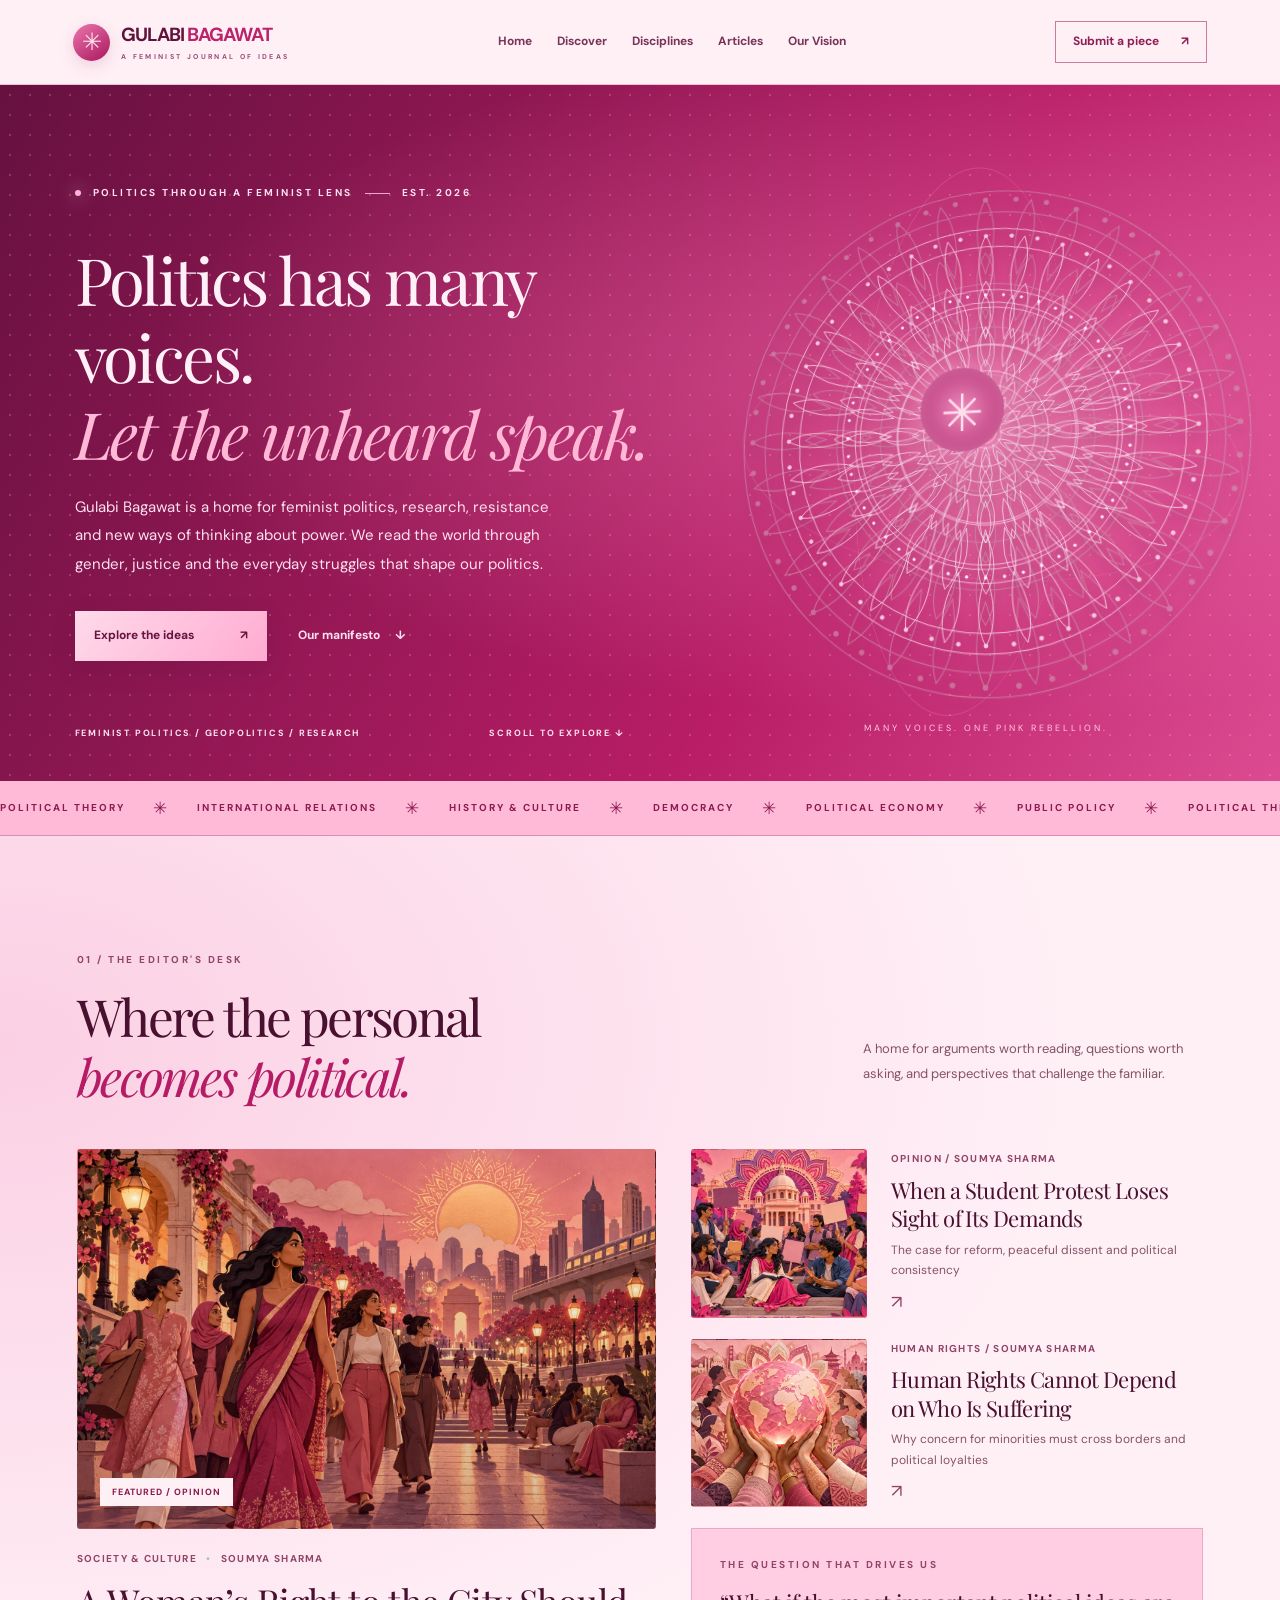
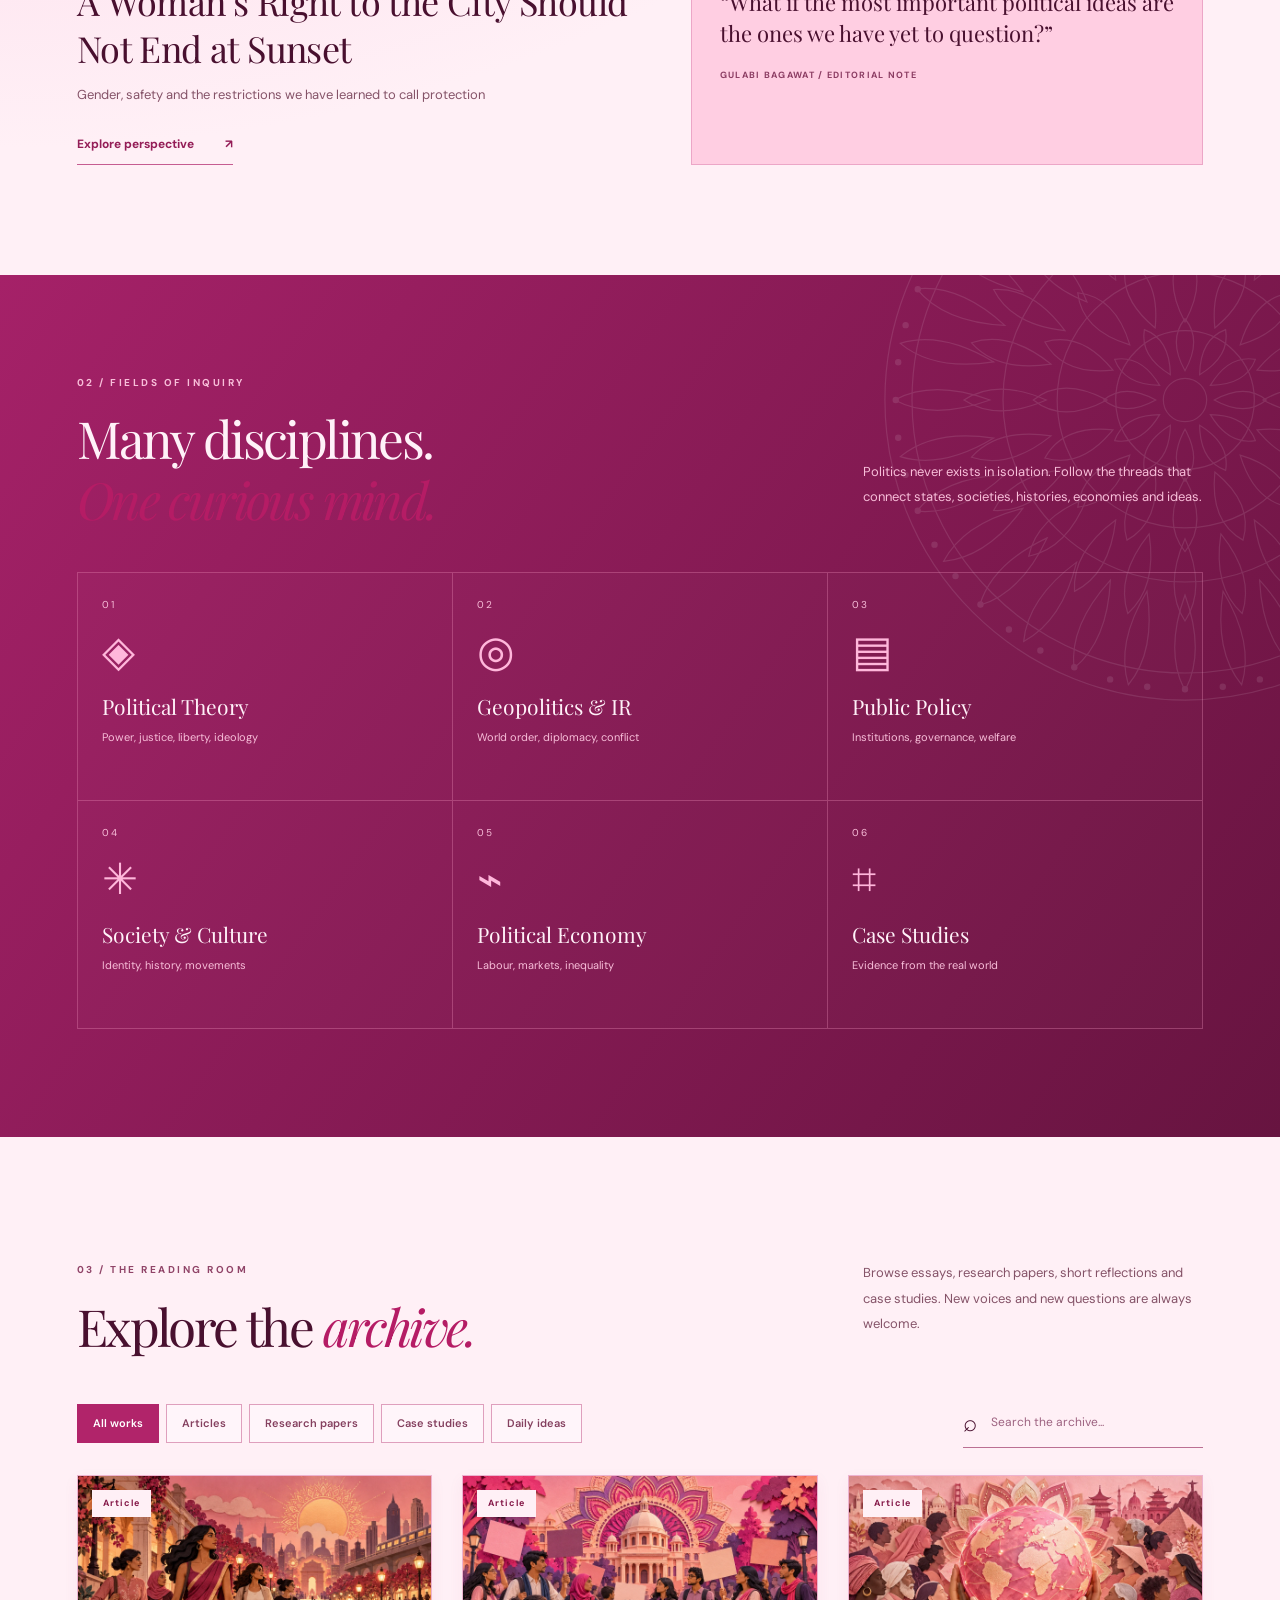
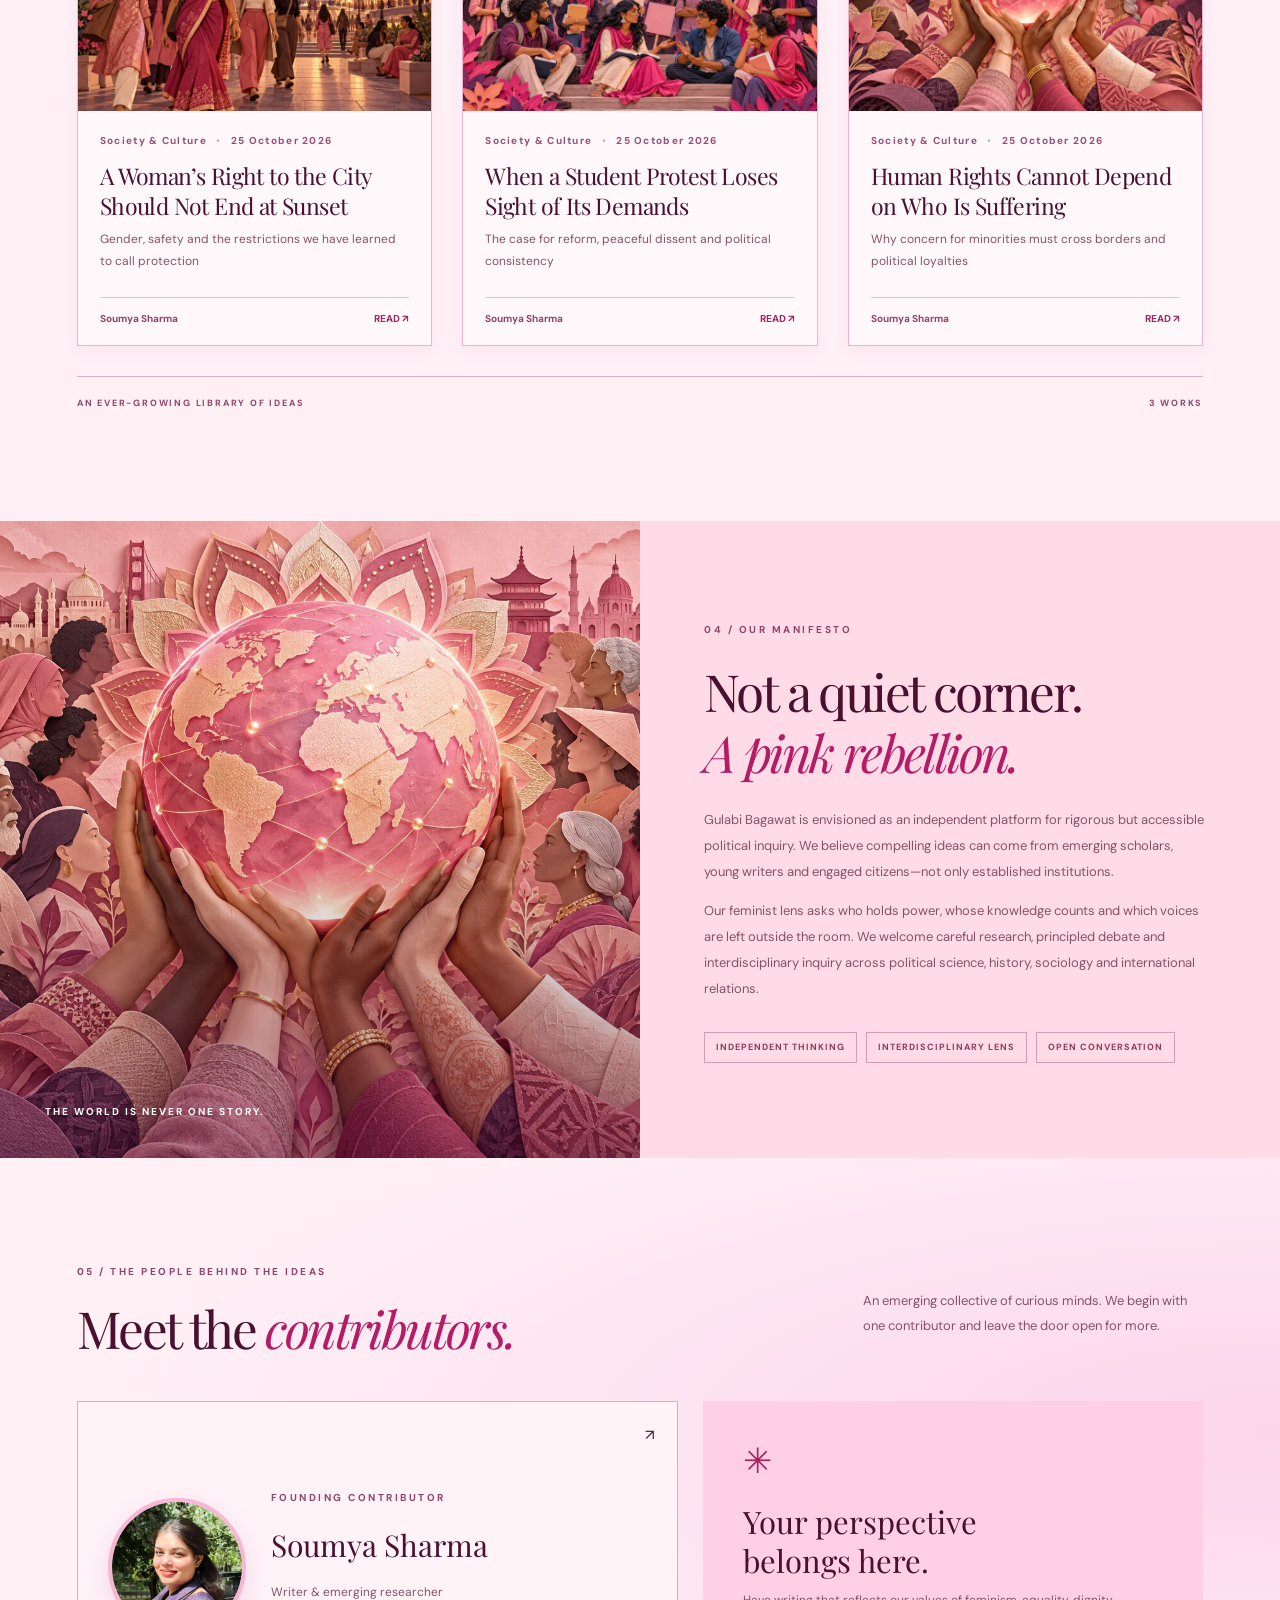
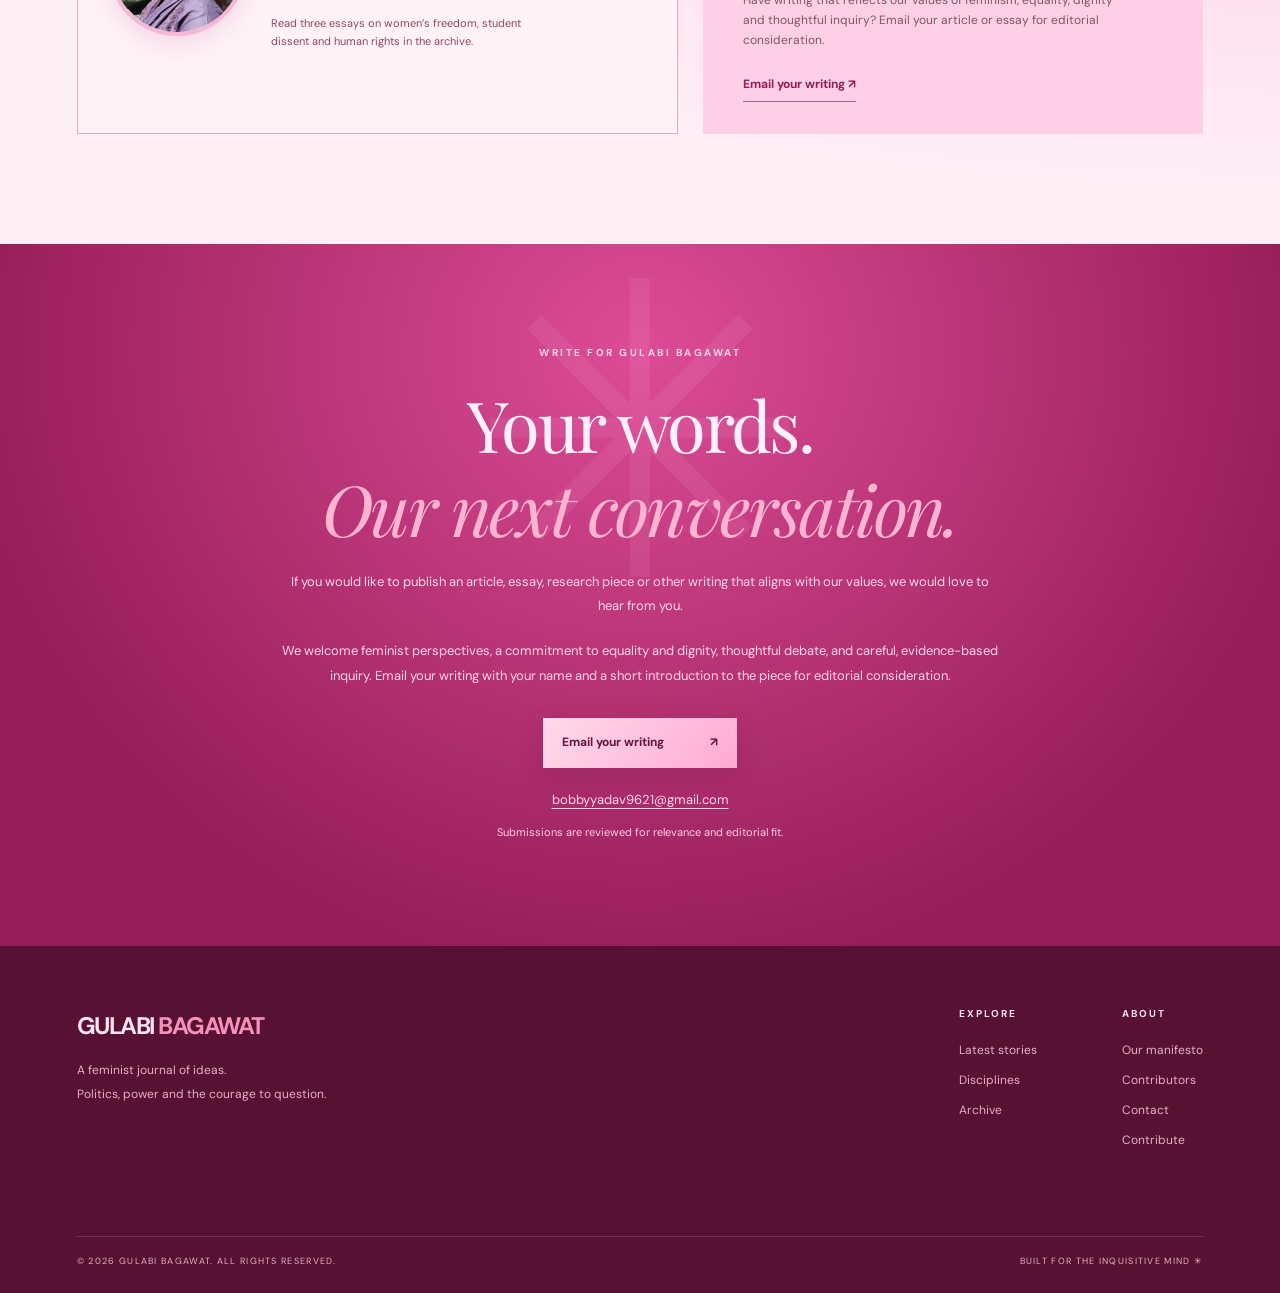
==== commit f0988d9c: "Add Soumya Sharma portrait to founding contributor profile" ====
--- a/index.html
+++ b/index.html
@@ -6,5 +6,5 @@
 <section class="discipline-section" id="fields"><div class="section section-inner"><div class="section-top on-dark"><div><span class="eyebrow">02 / FIELDS OF INQUIRY</span><h2>Many disciplines.<br><em>One curious mind.</em></h2></div><p>Politics never exists in isolation. Follow the threads that connect states, societies, histories, economies and ideas.</p></div><div class="discipline-grid"><a href="articles.html" data-category="Political Theory"><span class="discipline-num">01</span><span class="discipline-symbol">◈</span><strong>Political Theory</strong><small>Power, justice, liberty, ideology</small><span class="discipline-arrow">↗</span></a><a href="articles.html" data-category="Geopolitics"><span class="discipline-num">02</span><span class="discipline-symbol">◎</span><strong>Geopolitics &amp; IR</strong><small>World order, diplomacy, conflict</small><span class="discipline-arrow">↗</span></a><a href="articles.html" data-category="Public Policy"><span class="discipline-num">03</span><span class="discipline-symbol">▤</span><strong>Public Policy</strong><small>Institutions, governance, welfare</small><span class="discipline-arrow">↗</span></a><a href="articles.html" data-category="Society &amp; Culture"><span class="discipline-num">04</span><span class="discipline-symbol">✳</span><strong>Society &amp; Culture</strong><small>Identity, history, movements</small><span class="discipline-arrow">↗</span></a><a href="articles.html" data-category="Political Economy"><span class="discipline-num">05</span><span class="discipline-symbol">⌁</span><strong>Political Economy</strong><small>Labour, markets, inequality</small><span class="discipline-arrow">↗</span></a><a href="articles.html" data-category="Case Studies"><span class="discipline-num">06</span><span class="discipline-symbol">⌗</span><strong>Case Studies</strong><small>Evidence from the real world</small><span class="discipline-arrow">↗</span></a></div></div></section>
 <section class="section archive" id="library"><div class="section-top"><div><span class="eyebrow">03 / THE READING ROOM</span><h2>Explore the <em>archive.</em></h2></div><p>Browse essays, research papers, short reflections and case studies. New voices and new questions are always welcome.</p></div><div class="archive-tools"><div class="filters" role="group" aria-label="Filter publications"><button class="filter active" data-filter="All">All works</button><button class="filter" data-filter="Article">Articles</button><button class="filter" data-filter="Research Paper">Research papers</button><button class="filter" data-filter="Case Study">Case studies</button><button class="filter" data-filter="Daily Idea">Daily ideas</button></div><label class="search-wrap"><span>⌕</span><input id="searchInput" type="search" placeholder="Search the archive..." aria-label="Search publications"></label></div><div class="archive-grid" id="archiveGrid"></div><p id="noResults" class="no-results" hidden>No matching pieces found. Try a different search or filter.</p><div class="archive-footer"><span>AN EVER-GROWING LIBRARY OF IDEAS</span><span id="itemCount">0 WORKS</span></div></section>
 <section class="vision" id="about"><div class="vision-image"><img loading="lazy" src="human-solidarity.webp" alt="Illustrated hands holding the world in solidarity"><div class="vision-image-label">THE WORLD IS NEVER ONE STORY.</div></div><div class="vision-copy"><span class="eyebrow">04 / OUR MANIFESTO</span><h2>Not a quiet corner.<br><em>A pink rebellion.</em></h2><p>Gulabi Bagawat is envisioned as an independent platform for rigorous but accessible political inquiry. We believe compelling ideas can come from emerging scholars, young writers and engaged citizens—not only established institutions.</p><p>Our feminist lens asks who holds power, whose knowledge counts and which voices are left outside the room. We welcome careful research, principled debate and interdisciplinary inquiry across political science, history, sociology and international relations.</p><div class="vision-values"><span>INDEPENDENT THINKING</span><span>INTERDISCIPLINARY LENS</span><span>OPEN CONVERSATION</span></div></div></section>
-<section class="section contributors" id="contributors"><div class="section-top"><div><span class="eyebrow">05 / THE PEOPLE BEHIND THE IDEAS</span><h2>Meet the <em>contributors.</em></h2></div><p>An emerging collective of curious minds. We begin with one contributor and leave the door open for more.</p></div><div class="contributor-layout"><div class="contributor-card"><div class="avatar-placeholder">SS</div><div><span class="eyebrow">FOUNDING CONTRIBUTOR</span><h3>Soumya Sharma</h3><p>Writer &amp; emerging researcher</p><span class="profile-note">Read three essays on women’s freedom, student dissent and human rights in the archive.</span></div><span class="member-arrow">↗</span></div><div class="join-card"><span class="join-star">✳</span><h3>Your perspective<br>belongs here.</h3><p>Have writing that reflects our values of feminism, equality, dignity and thoughtful inquiry? Email your article or essay for editorial consideration.</p><a href="mailto:bobbyyadav9621@gmail.com?subject=Submission%20to%20Gulabi%20Bagawat&amp;body=Hello%20Gulabi%20Bagawat%2C%0A%0AI%20would%20like%20to%20submit%20my%20writing%20for%20your%20consideration.%0A%0ATitle%3A%0AAuthor%20name%3A%0AShort%20introduction%20to%20the%20piece%3A%0AHow%20it%20aligns%20with%20your%20values%3A%0A%0AI%20have%20attached%20my%20article%20or%20included%20a%20link%20below.%0A%0AThank%20you%2C%0A" class="join-link">Email your writing ↗</a></div></div></section>
+<section class="section contributors" id="contributors"><div class="section-top"><div><span class="eyebrow">05 / THE PEOPLE BEHIND THE IDEAS</span><h2>Meet the <em>contributors.</em></h2></div><p>An emerging collective of curious minds. We begin with one contributor and leave the door open for more.</p></div><div class="contributor-layout"><div class="contributor-card"><img src="soumya-sharma.jpeg" alt="Soumya Sharma, founding contributor" class="contributor-photo" loading="lazy" width="138" height="138" style="width:138px;height:138px;min-width:138px;object-fit:cover;object-position:50% 38%;border-radius:50%;border:4px solid #f6b6d4;box-shadow:0 8px 26px #bd50862b"><div><span class="eyebrow">FOUNDING CONTRIBUTOR</span><h3>Soumya Sharma</h3><p>Writer &amp; emerging researcher</p><span class="profile-note">Read three essays on women’s freedom, student dissent and human rights in the archive.</span></div><span class="member-arrow">↗</span></div><div class="join-card"><span class="join-star">✳</span><h3>Your perspective<br>belongs here.</h3><p>Have writing that reflects our values of feminism, equality, dignity and thoughtful inquiry? Email your article or essay for editorial consideration.</p><a href="mailto:bobbyyadav9621@gmail.com?subject=Submission%20to%20Gulabi%20Bagawat&amp;body=Hello%20Gulabi%20Bagawat%2C%0A%0AI%20would%20like%20to%20submit%20my%20writing%20for%20your%20consideration.%0A%0ATitle%3A%0AAuthor%20name%3A%0AShort%20introduction%20to%20the%20piece%3A%0AHow%20it%20aligns%20with%20your%20values%3A%0A%0AI%20have%20attached%20my%20article%20or%20included%20a%20link%20below.%0A%0AThank%20you%2C%0A" class="join-link">Email your writing ↗</a></div></div></section>
 <section class="closing contribution-section" id="contribute" aria-labelledby="contribute-title"><div class="closing-art" aria-hidden="true">✳</div><span class="eyebrow">WRITE FOR GULABI BAGAWAT</span><h2 id="contribute-title">Your words.<br><em>Our next conversation.</em></h2><p>If you would like to publish an article, essay, research piece or other writing that aligns with our values, we would love to hear from you.</p><p>We welcome feminist perspectives, a commitment to equality and dignity, thoughtful debate, and careful, evidence-based inquiry. Email your writing with your name and a short introduction to the piece for editorial consideration.</p><a href="mailto:bobbyyadav9621@gmail.com?subject=Submission%20to%20Gulabi%20Bagawat&amp;body=Hello%20Gulabi%20Bagawat%2C%0A%0AI%20would%20like%20to%20submit%20my%20writing%20for%20your%20consideration.%0A%0ATitle%3A%0AAuthor%20name%3A%0AShort%20introduction%20to%20the%20piece%3A%0AHow%20it%20aligns%20with%20your%20values%3A%0A%0AI%20have%20attached%20my%20article%20or%20included%20a%20link%20below.%0A%0AThank%20you%2C%0A" class="button-primary">Email your writing <span aria-hidden="true">↗</span></a><p class="contribution-email"><a href="mailto:bobbyyadav9621@gmail.com">bobbyyadav9621@gmail.com</a></p><small>Submissions are reviewed for relevance and editorial fit.</small></section></main><footer><div class="footer-main"><div class="footer-brand">GULABI<span> BAGAWAT</span><p>A feminist journal of ideas.<br>Politics, power and the courage to question.</p></div><div class="footer-links"><div><strong>EXPLORE</strong><a href="#discover">Latest stories</a><a href="disciplines.html">Disciplines</a><a href="articles.html">Archive</a></div><div><strong>ABOUT</strong><a href="about.html">Our manifesto</a><a href="#contributors">Contributors</a><a href="mailto:bobbyyadav9621@gmail.com">Contact</a><a href="index.html#contribute">Contribute</a></div></div></div><div class="footer-bottom"><span>© <span id="year">2026</span> GULABI BAGAWAT. ALL RIGHTS RESERVED.</span><span>BUILT FOR THE INQUISITIVE MIND ✳</span></div></footer><dialog id="articleDialog"><button class="dialog-close" id="dialogClose" aria-label="Close article">✕</button><div id="dialogContent"></div></dialog><script src="content.js?v=2"></script><script src="app.js?v=2"></script><script src="motion.js"></script></body></html>
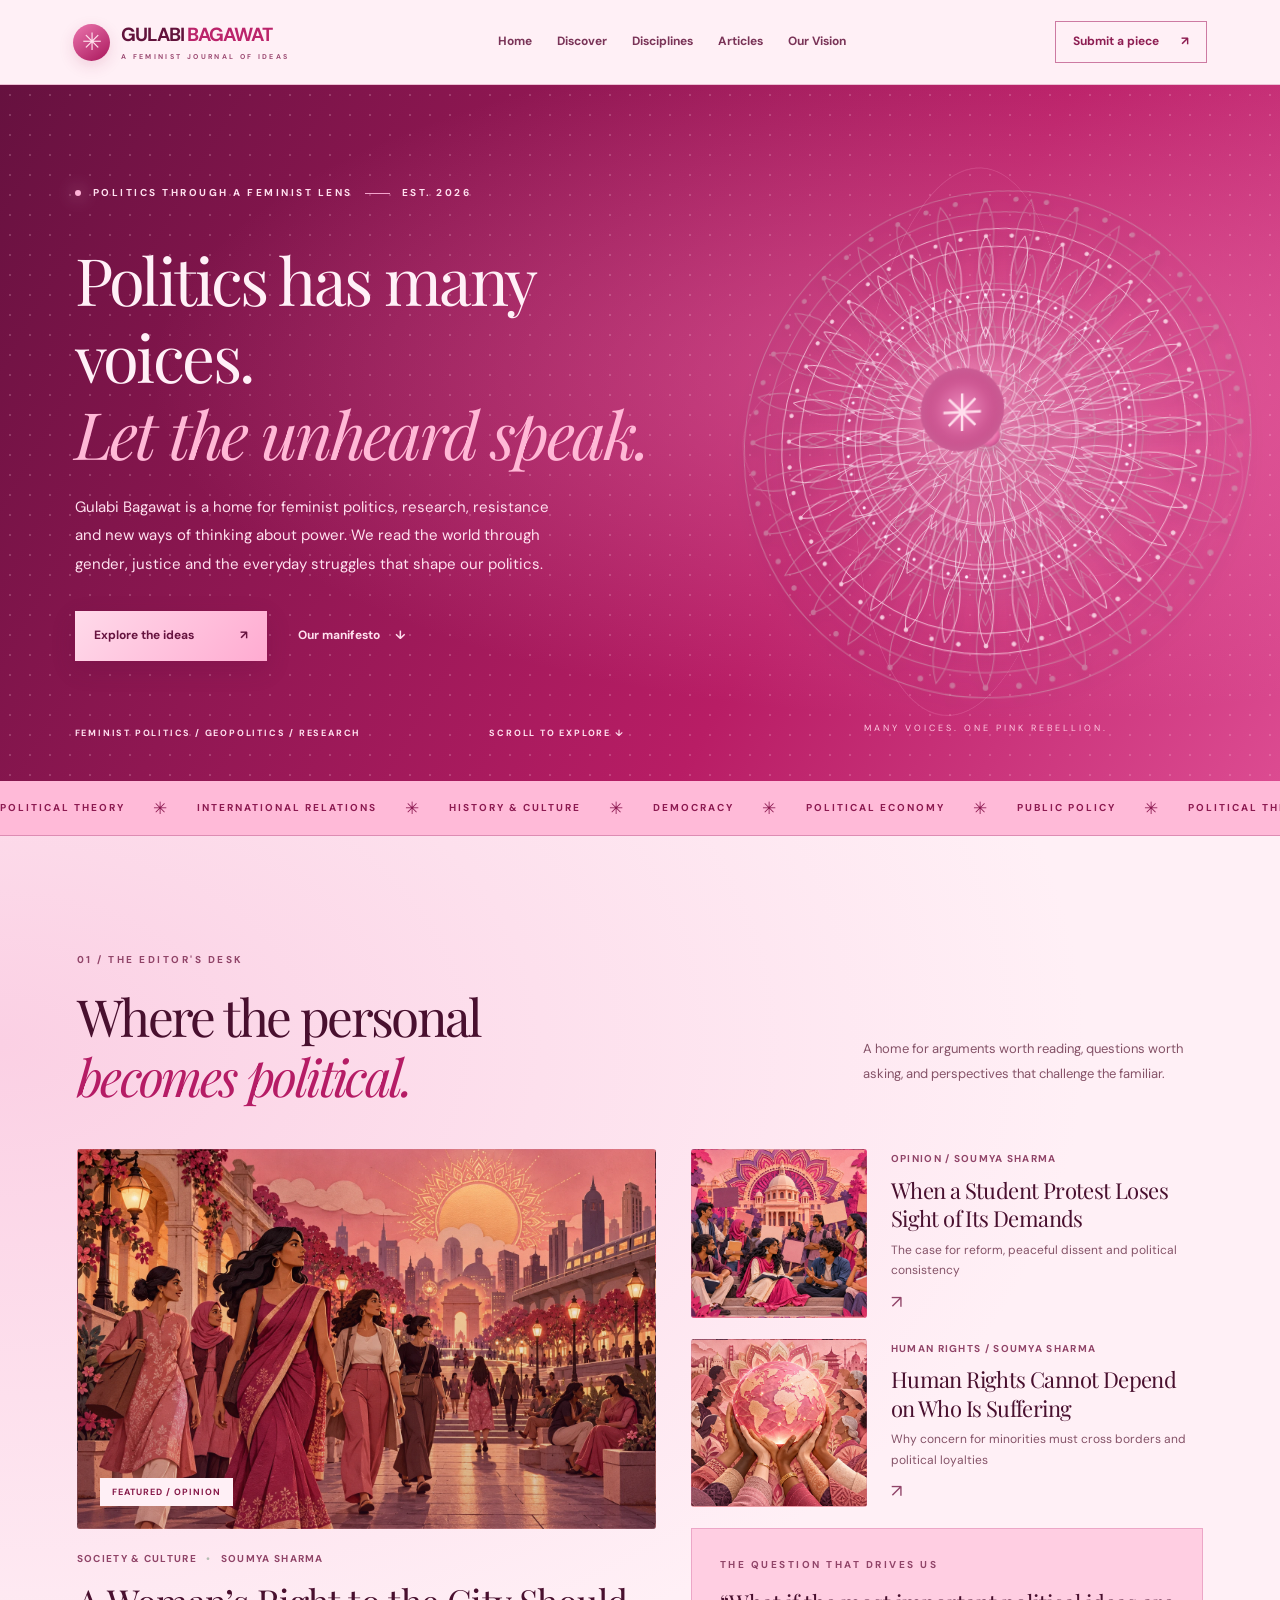
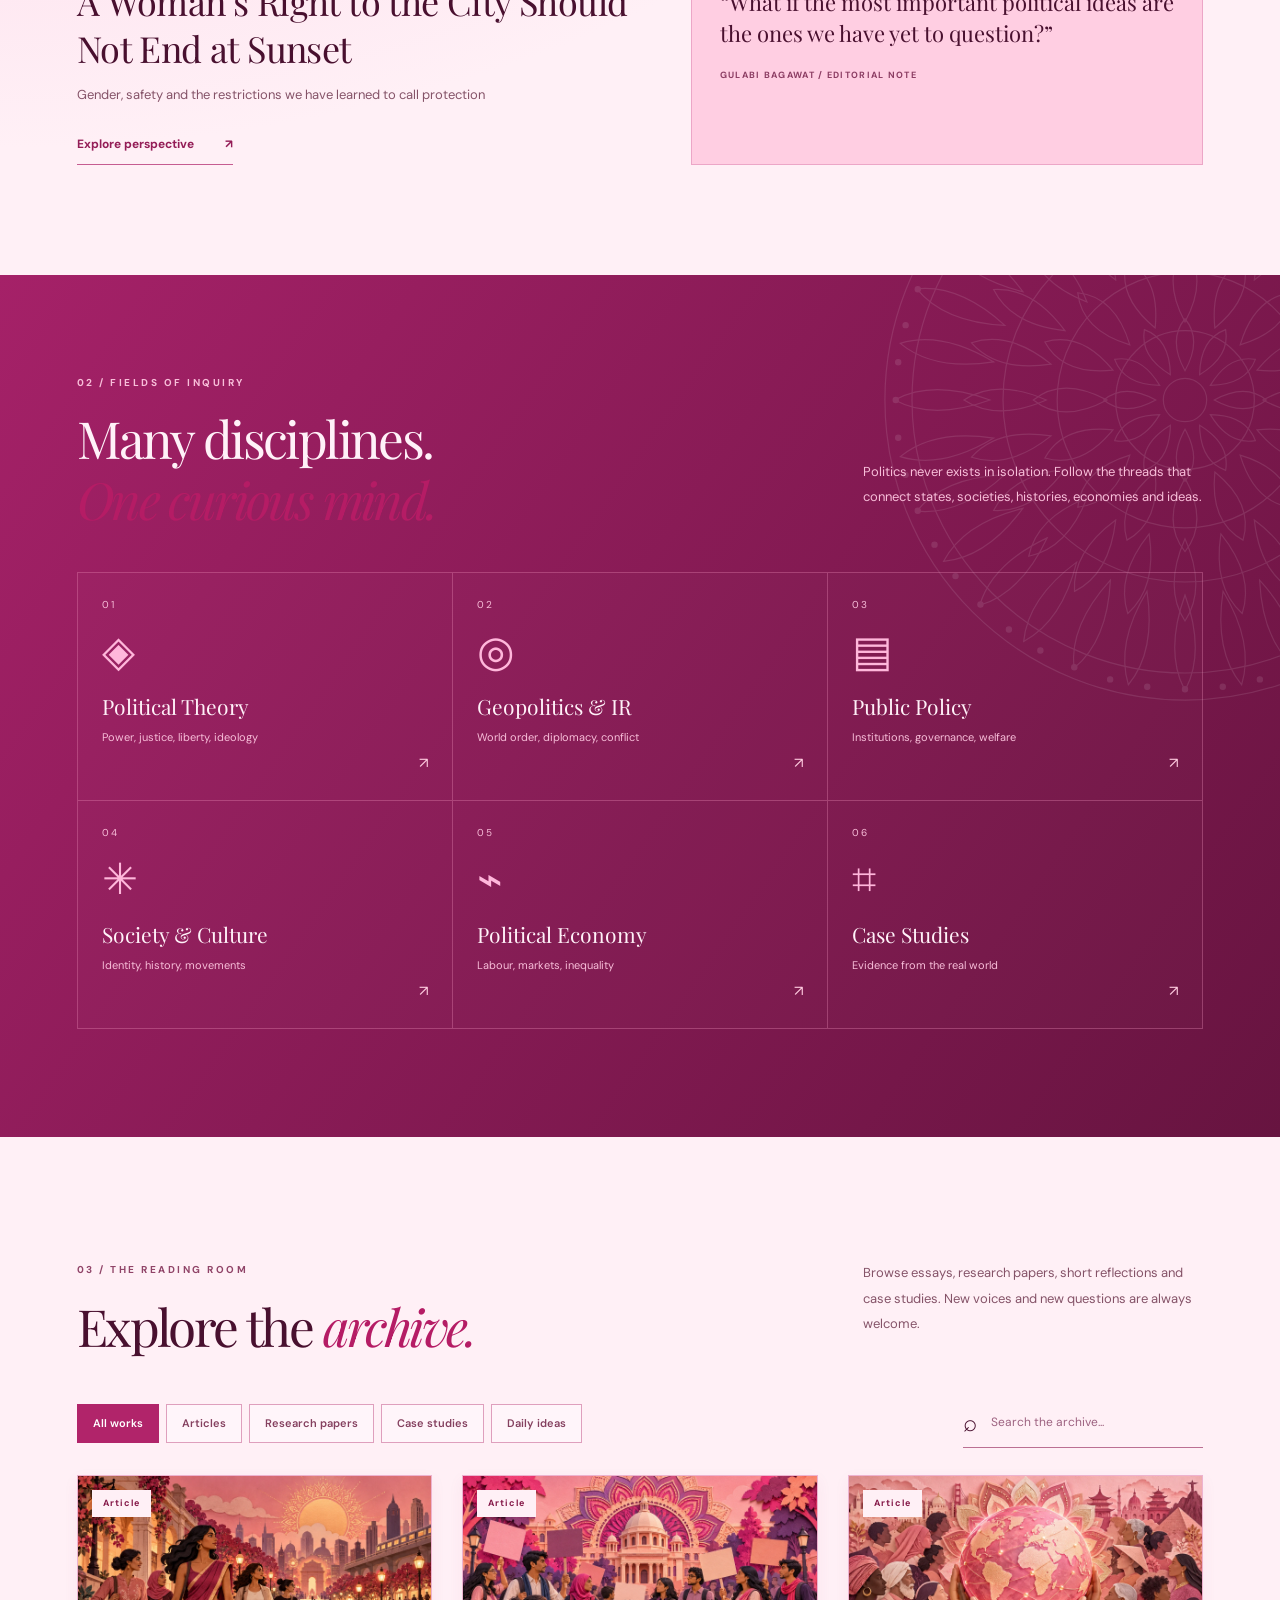
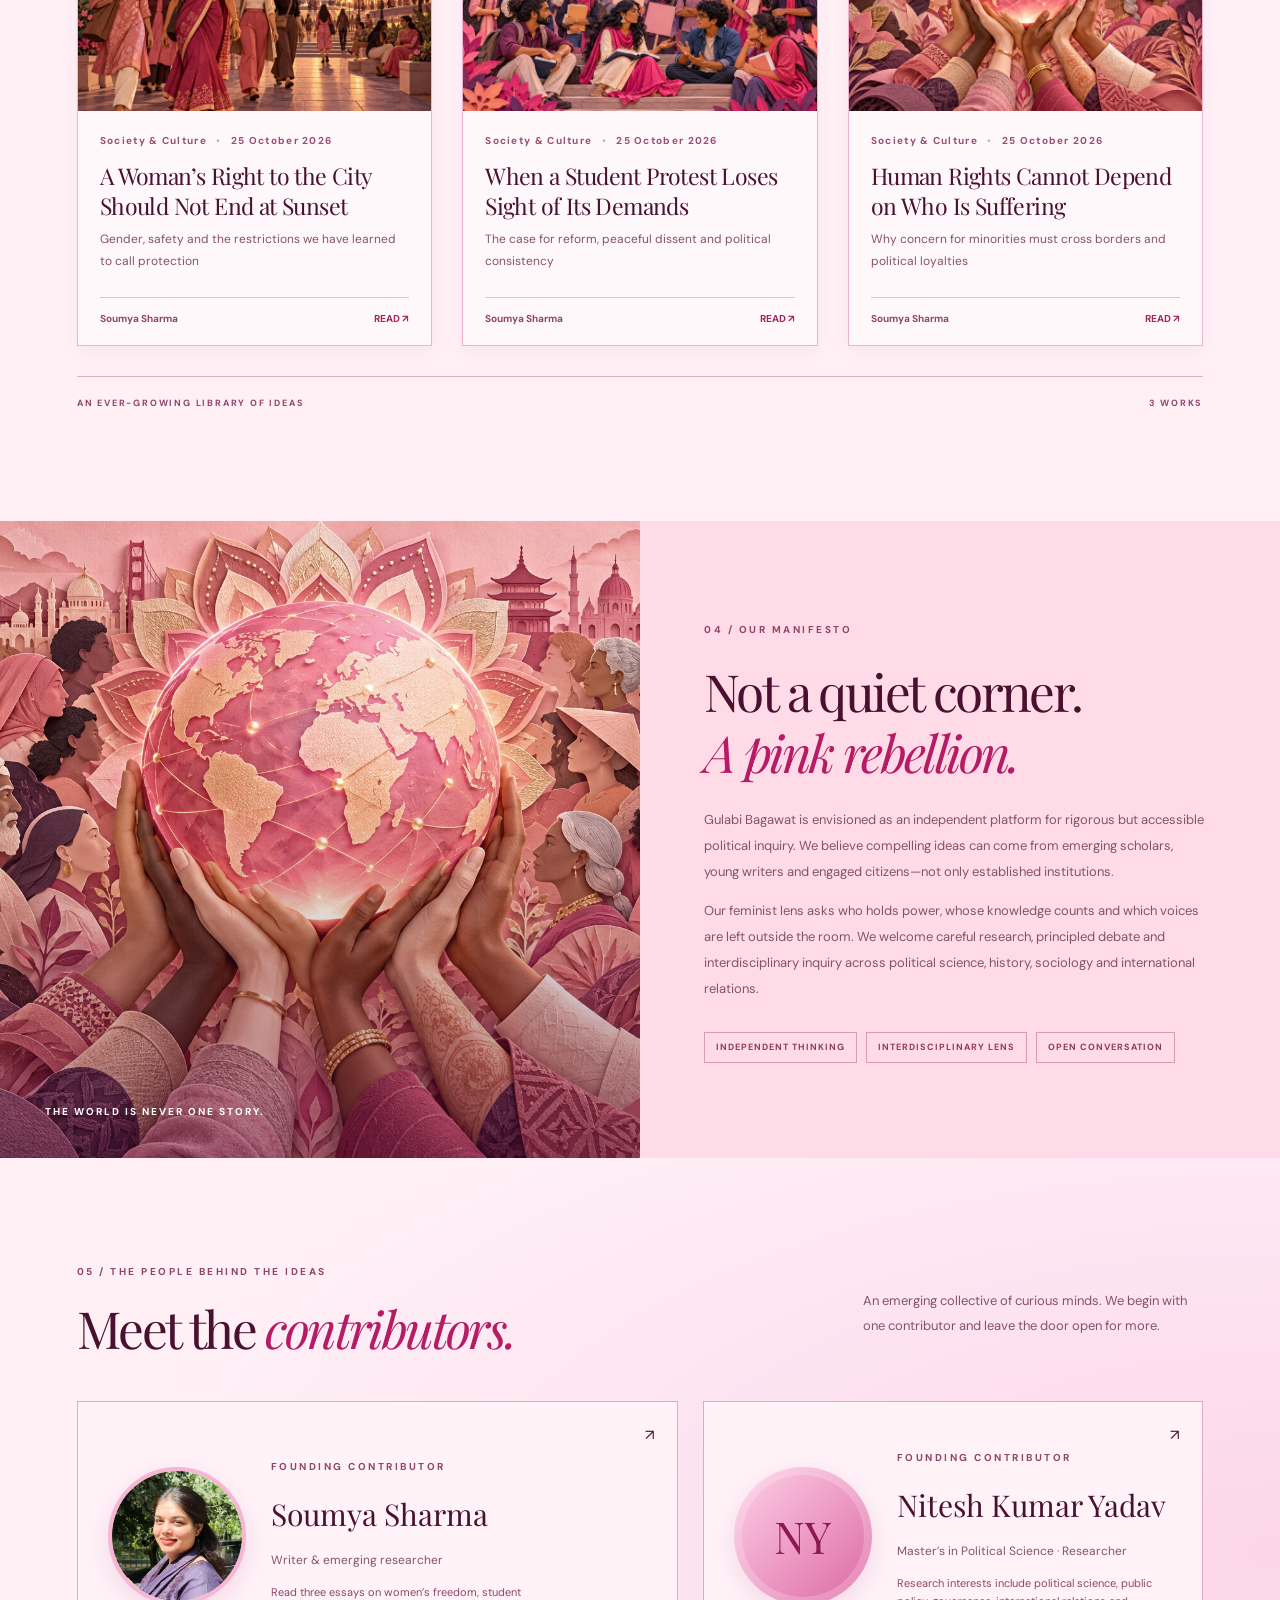
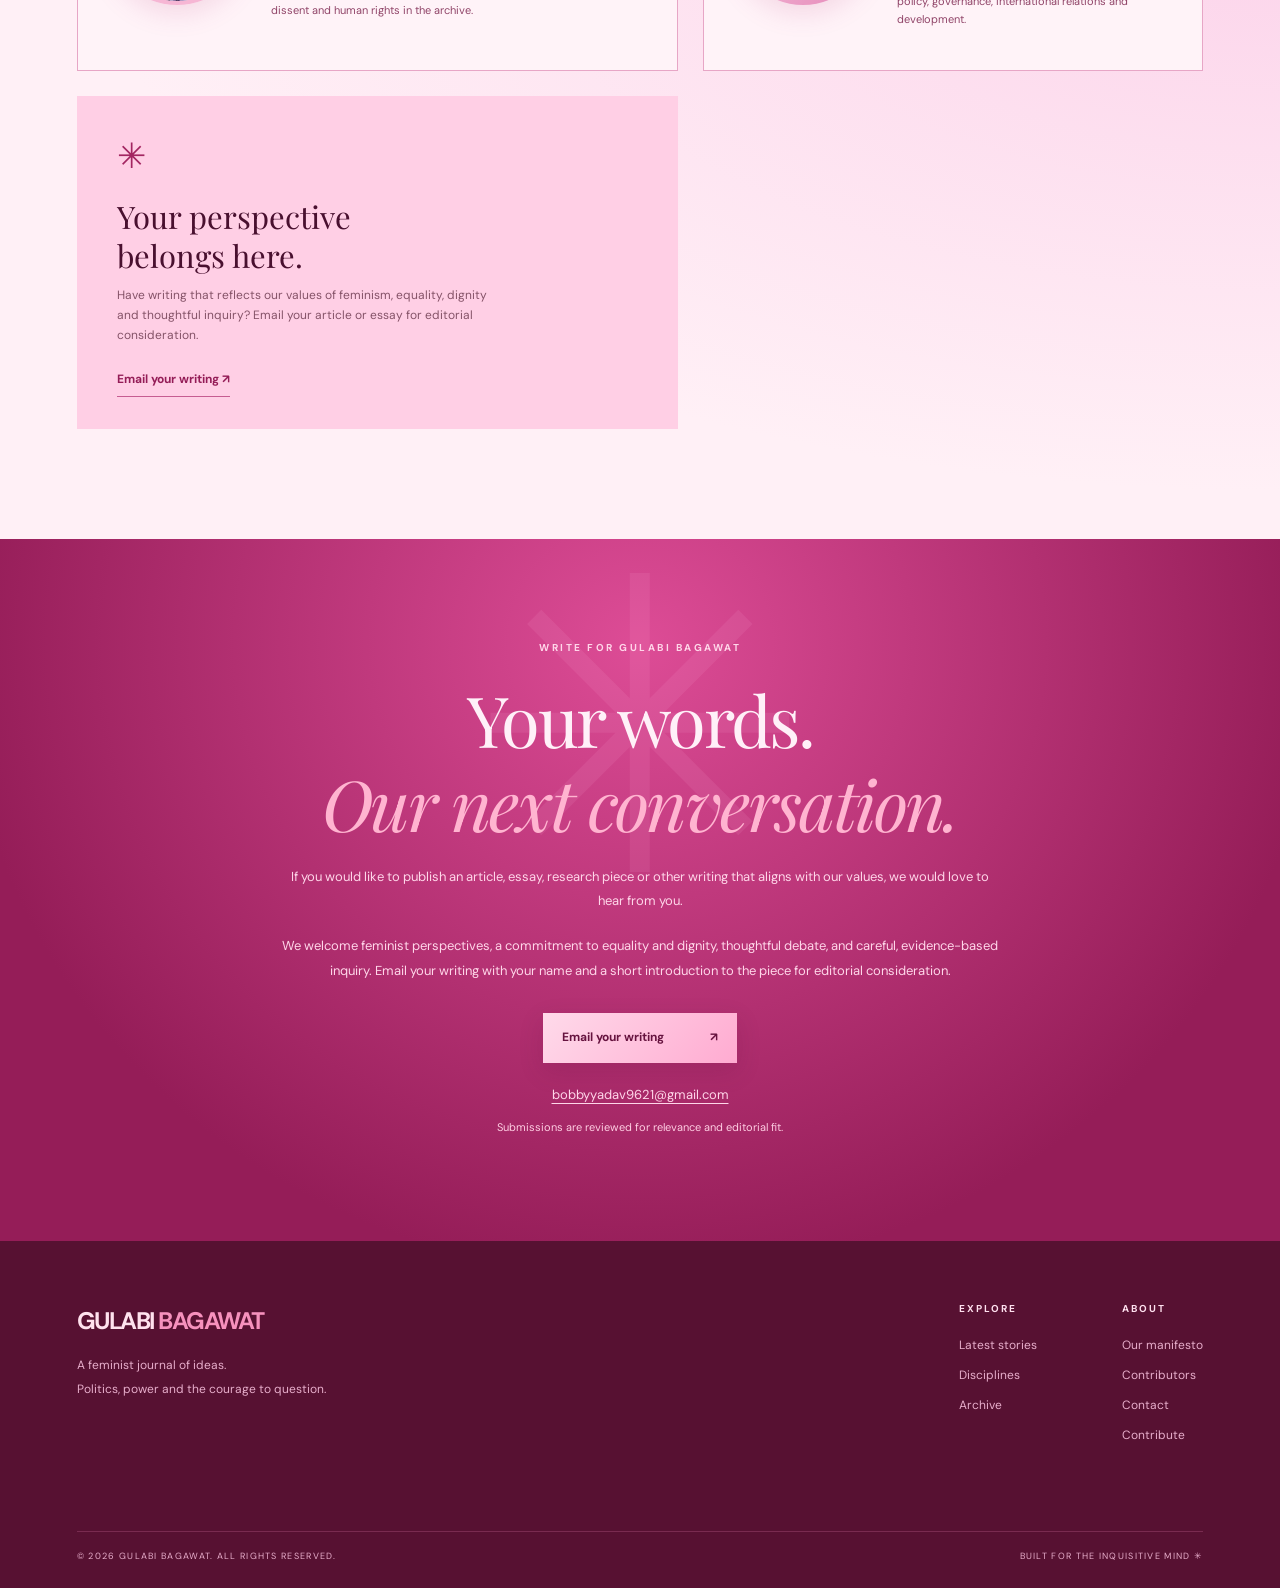
==== commit 2acc8a11: "Add Nitesh Kumar Yadav as founding contributor" ====
--- a/index.html
+++ b/index.html
@@ -6,5 +6,5 @@
 <section class="discipline-section" id="fields"><div class="section section-inner"><div class="section-top on-dark"><div><span class="eyebrow">02 / FIELDS OF INQUIRY</span><h2>Many disciplines.<br><em>One curious mind.</em></h2></div><p>Politics never exists in isolation. Follow the threads that connect states, societies, histories, economies and ideas.</p></div><div class="discipline-grid"><a href="articles.html" data-category="Political Theory"><span class="discipline-num">01</span><span class="discipline-symbol">◈</span><strong>Political Theory</strong><small>Power, justice, liberty, ideology</small><span class="discipline-arrow">↗</span></a><a href="articles.html" data-category="Geopolitics"><span class="discipline-num">02</span><span class="discipline-symbol">◎</span><strong>Geopolitics &amp; IR</strong><small>World order, diplomacy, conflict</small><span class="discipline-arrow">↗</span></a><a href="articles.html" data-category="Public Policy"><span class="discipline-num">03</span><span class="discipline-symbol">▤</span><strong>Public Policy</strong><small>Institutions, governance, welfare</small><span class="discipline-arrow">↗</span></a><a href="articles.html" data-category="Society &amp; Culture"><span class="discipline-num">04</span><span class="discipline-symbol">✳</span><strong>Society &amp; Culture</strong><small>Identity, history, movements</small><span class="discipline-arrow">↗</span></a><a href="articles.html" data-category="Political Economy"><span class="discipline-num">05</span><span class="discipline-symbol">⌁</span><strong>Political Economy</strong><small>Labour, markets, inequality</small><span class="discipline-arrow">↗</span></a><a href="articles.html" data-category="Case Studies"><span class="discipline-num">06</span><span class="discipline-symbol">⌗</span><strong>Case Studies</strong><small>Evidence from the real world</small><span class="discipline-arrow">↗</span></a></div></div></section>
 <section class="section archive" id="library"><div class="section-top"><div><span class="eyebrow">03 / THE READING ROOM</span><h2>Explore the <em>archive.</em></h2></div><p>Browse essays, research papers, short reflections and case studies. New voices and new questions are always welcome.</p></div><div class="archive-tools"><div class="filters" role="group" aria-label="Filter publications"><button class="filter active" data-filter="All">All works</button><button class="filter" data-filter="Article">Articles</button><button class="filter" data-filter="Research Paper">Research papers</button><button class="filter" data-filter="Case Study">Case studies</button><button class="filter" data-filter="Daily Idea">Daily ideas</button></div><label class="search-wrap"><span>⌕</span><input id="searchInput" type="search" placeholder="Search the archive..." aria-label="Search publications"></label></div><div class="archive-grid" id="archiveGrid"></div><p id="noResults" class="no-results" hidden>No matching pieces found. Try a different search or filter.</p><div class="archive-footer"><span>AN EVER-GROWING LIBRARY OF IDEAS</span><span id="itemCount">0 WORKS</span></div></section>
 <section class="vision" id="about"><div class="vision-image"><img loading="lazy" src="human-solidarity.webp" alt="Illustrated hands holding the world in solidarity"><div class="vision-image-label">THE WORLD IS NEVER ONE STORY.</div></div><div class="vision-copy"><span class="eyebrow">04 / OUR MANIFESTO</span><h2>Not a quiet corner.<br><em>A pink rebellion.</em></h2><p>Gulabi Bagawat is envisioned as an independent platform for rigorous but accessible political inquiry. We believe compelling ideas can come from emerging scholars, young writers and engaged citizens—not only established institutions.</p><p>Our feminist lens asks who holds power, whose knowledge counts and which voices are left outside the room. We welcome careful research, principled debate and interdisciplinary inquiry across political science, history, sociology and international relations.</p><div class="vision-values"><span>INDEPENDENT THINKING</span><span>INTERDISCIPLINARY LENS</span><span>OPEN CONVERSATION</span></div></div></section>
-<section class="section contributors" id="contributors"><div class="section-top"><div><span class="eyebrow">05 / THE PEOPLE BEHIND THE IDEAS</span><h2>Meet the <em>contributors.</em></h2></div><p>An emerging collective of curious minds. We begin with one contributor and leave the door open for more.</p></div><div class="contributor-layout"><div class="contributor-card"><img src="soumya-sharma.jpeg" alt="Soumya Sharma, founding contributor" class="contributor-photo" loading="lazy" width="138" height="138" style="width:138px;height:138px;min-width:138px;object-fit:cover;object-position:50% 38%;border-radius:50%;border:4px solid #f6b6d4;box-shadow:0 8px 26px #bd50862b"><div><span class="eyebrow">FOUNDING CONTRIBUTOR</span><h3>Soumya Sharma</h3><p>Writer &amp; emerging researcher</p><span class="profile-note">Read three essays on women’s freedom, student dissent and human rights in the archive.</span></div><span class="member-arrow">↗</span></div><div class="join-card"><span class="join-star">✳</span><h3>Your perspective<br>belongs here.</h3><p>Have writing that reflects our values of feminism, equality, dignity and thoughtful inquiry? Email your article or essay for editorial consideration.</p><a href="mailto:bobbyyadav9621@gmail.com?subject=Submission%20to%20Gulabi%20Bagawat&amp;body=Hello%20Gulabi%20Bagawat%2C%0A%0AI%20would%20like%20to%20submit%20my%20writing%20for%20your%20consideration.%0A%0ATitle%3A%0AAuthor%20name%3A%0AShort%20introduction%20to%20the%20piece%3A%0AHow%20it%20aligns%20with%20your%20values%3A%0A%0AI%20have%20attached%20my%20article%20or%20included%20a%20link%20below.%0A%0AThank%20you%2C%0A" class="join-link">Email your writing ↗</a></div></div></section>
+<section class="section contributors" id="contributors"><div class="section-top"><div><span class="eyebrow">05 / THE PEOPLE BEHIND THE IDEAS</span><h2>Meet the <em>contributors.</em></h2></div><p>An emerging collective of curious minds. We begin with one contributor and leave the door open for more.</p></div><div class="contributor-layout"><div class="contributor-card"><img src="soumya-sharma.jpeg" alt="Soumya Sharma, founding contributor" class="contributor-photo" loading="lazy" width="138" height="138" style="width:138px;height:138px;min-width:138px;object-fit:cover;object-position:50% 38%;border-radius:50%;border:4px solid #f6b6d4;box-shadow:0 8px 26px #bd50862b"><div><span class="eyebrow">FOUNDING CONTRIBUTOR</span><h3>Soumya Sharma</h3><p>Writer &amp; emerging researcher</p><span class="profile-note">Read three essays on women’s freedom, student dissent and human rights in the archive.</span></div><span class="member-arrow">↗</span></div><div class="contributor-card"><div class="avatar-placeholder" aria-label="Nitesh Kumar Yadav initials">NY</div><div><span class="eyebrow">FOUNDING CONTRIBUTOR</span><h3>Nitesh Kumar Yadav</h3><p>Master’s in Political Science · Researcher</p><span class="profile-note">Research interests include political science, public policy, governance, international relations and development.</span></div><span class="member-arrow">↗</span></div><div class="join-card"><span class="join-star">✳</span><h3>Your perspective<br>belongs here.</h3><p>Have writing that reflects our values of feminism, equality, dignity and thoughtful inquiry? Email your article or essay for editorial consideration.</p><a href="mailto:bobbyyadav9621@gmail.com?subject=Submission%20to%20Gulabi%20Bagawat&amp;body=Hello%20Gulabi%20Bagawat%2C%0A%0AI%20would%20like%20to%20submit%20my%20writing%20for%20your%20consideration.%0A%0ATitle%3A%0AAuthor%20name%3A%0AShort%20introduction%20to%20the%20piece%3A%0AHow%20it%20aligns%20with%20your%20values%3A%0A%0AI%20have%20attached%20my%20article%20or%20included%20a%20link%20below.%0A%0AThank%20you%2C%0A" class="join-link">Email your writing ↗</a></div></div></section>
 <section class="closing contribution-section" id="contribute" aria-labelledby="contribute-title"><div class="closing-art" aria-hidden="true">✳</div><span class="eyebrow">WRITE FOR GULABI BAGAWAT</span><h2 id="contribute-title">Your words.<br><em>Our next conversation.</em></h2><p>If you would like to publish an article, essay, research piece or other writing that aligns with our values, we would love to hear from you.</p><p>We welcome feminist perspectives, a commitment to equality and dignity, thoughtful debate, and careful, evidence-based inquiry. Email your writing with your name and a short introduction to the piece for editorial consideration.</p><a href="mailto:bobbyyadav9621@gmail.com?subject=Submission%20to%20Gulabi%20Bagawat&amp;body=Hello%20Gulabi%20Bagawat%2C%0A%0AI%20would%20like%20to%20submit%20my%20writing%20for%20your%20consideration.%0A%0ATitle%3A%0AAuthor%20name%3A%0AShort%20introduction%20to%20the%20piece%3A%0AHow%20it%20aligns%20with%20your%20values%3A%0A%0AI%20have%20attached%20my%20article%20or%20included%20a%20link%20below.%0A%0AThank%20you%2C%0A" class="button-primary">Email your writing <span aria-hidden="true">↗</span></a><p class="contribution-email"><a href="mailto:bobbyyadav9621@gmail.com">bobbyyadav9621@gmail.com</a></p><small>Submissions are reviewed for relevance and editorial fit.</small></section></main><footer><div class="footer-main"><div class="footer-brand">GULABI<span> BAGAWAT</span><p>A feminist journal of ideas.<br>Politics, power and the courage to question.</p></div><div class="footer-links"><div><strong>EXPLORE</strong><a href="#discover">Latest stories</a><a href="disciplines.html">Disciplines</a><a href="articles.html">Archive</a></div><div><strong>ABOUT</strong><a href="about.html">Our manifesto</a><a href="#contributors">Contributors</a><a href="mailto:bobbyyadav9621@gmail.com">Contact</a><a href="index.html#contribute">Contribute</a></div></div></div><div class="footer-bottom"><span>© <span id="year">2026</span> GULABI BAGAWAT. ALL RIGHTS RESERVED.</span><span>BUILT FOR THE INQUISITIVE MIND ✳</span></div></footer><dialog id="articleDialog"><button class="dialog-close" id="dialogClose" aria-label="Close article">✕</button><div id="dialogContent"></div></dialog><script src="content.js?v=2"></script><script src="app.js?v=2"></script><script src="motion.js"></script></body></html>
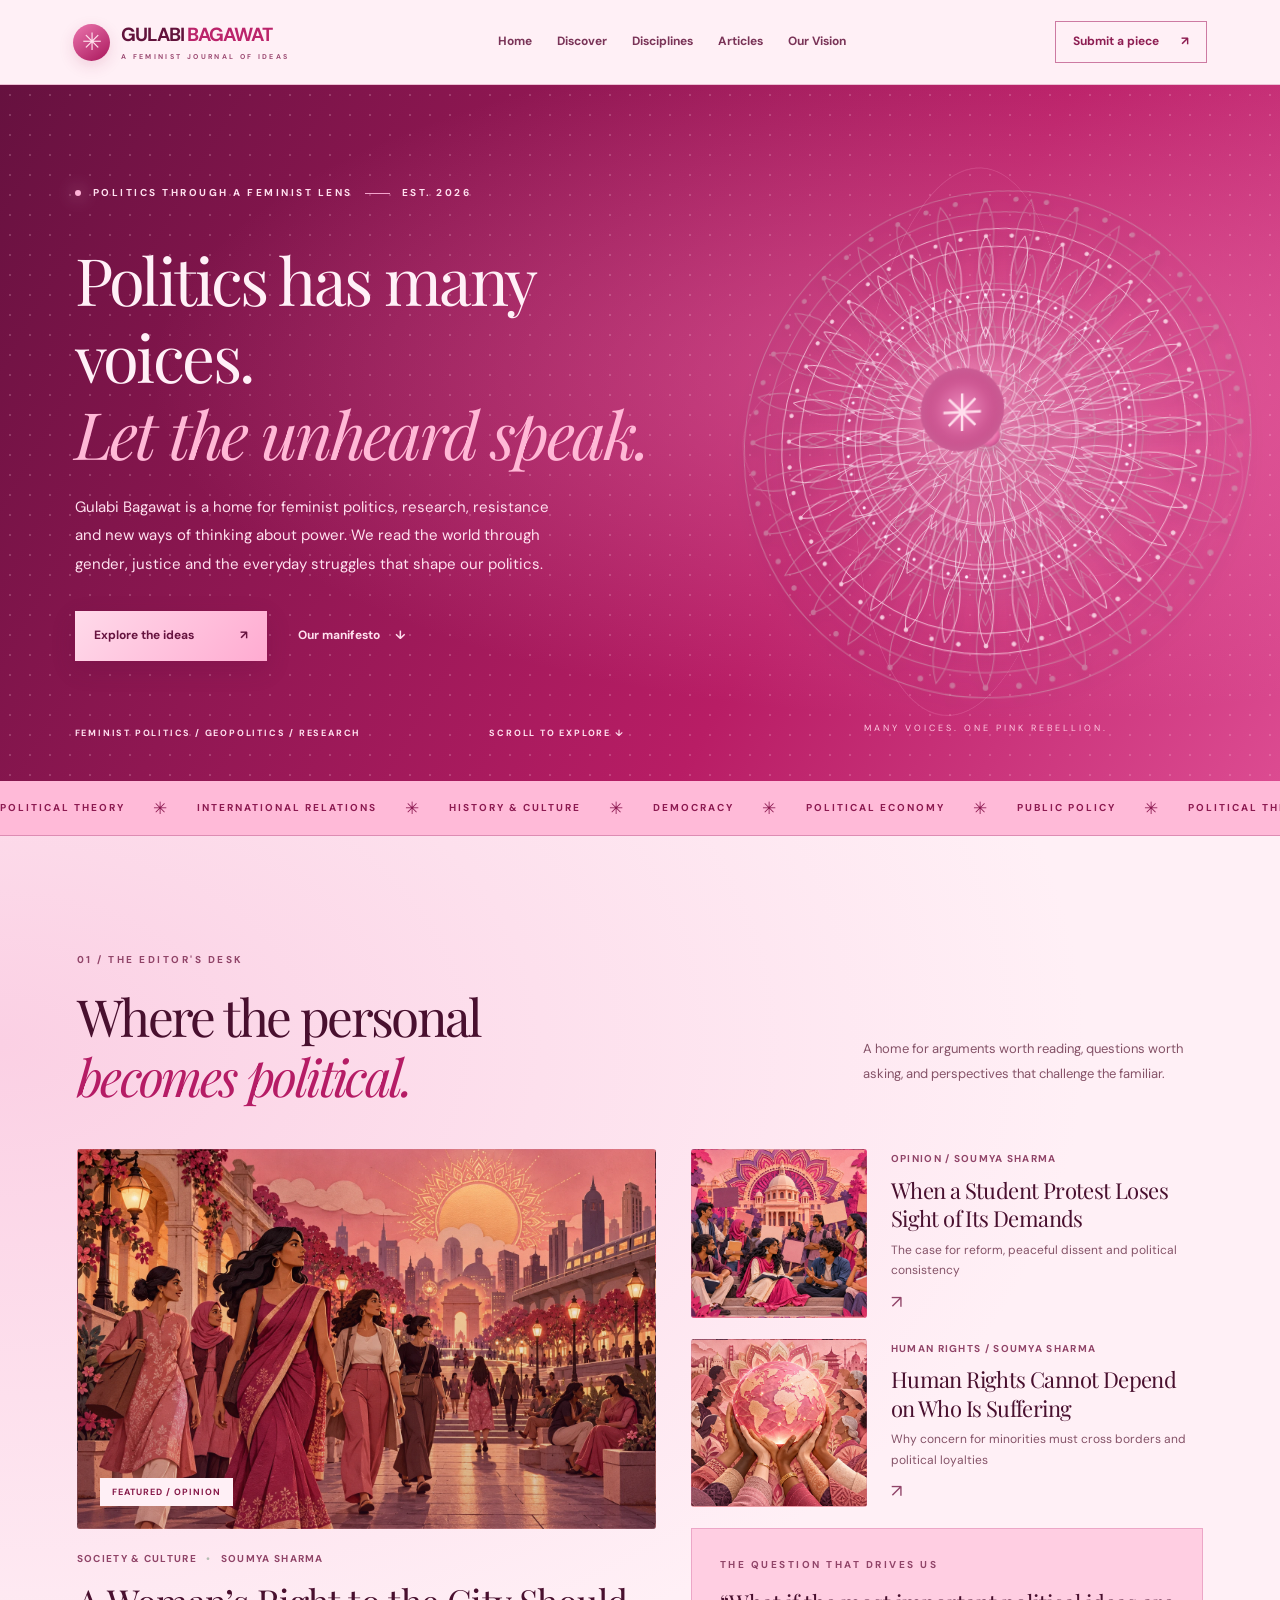
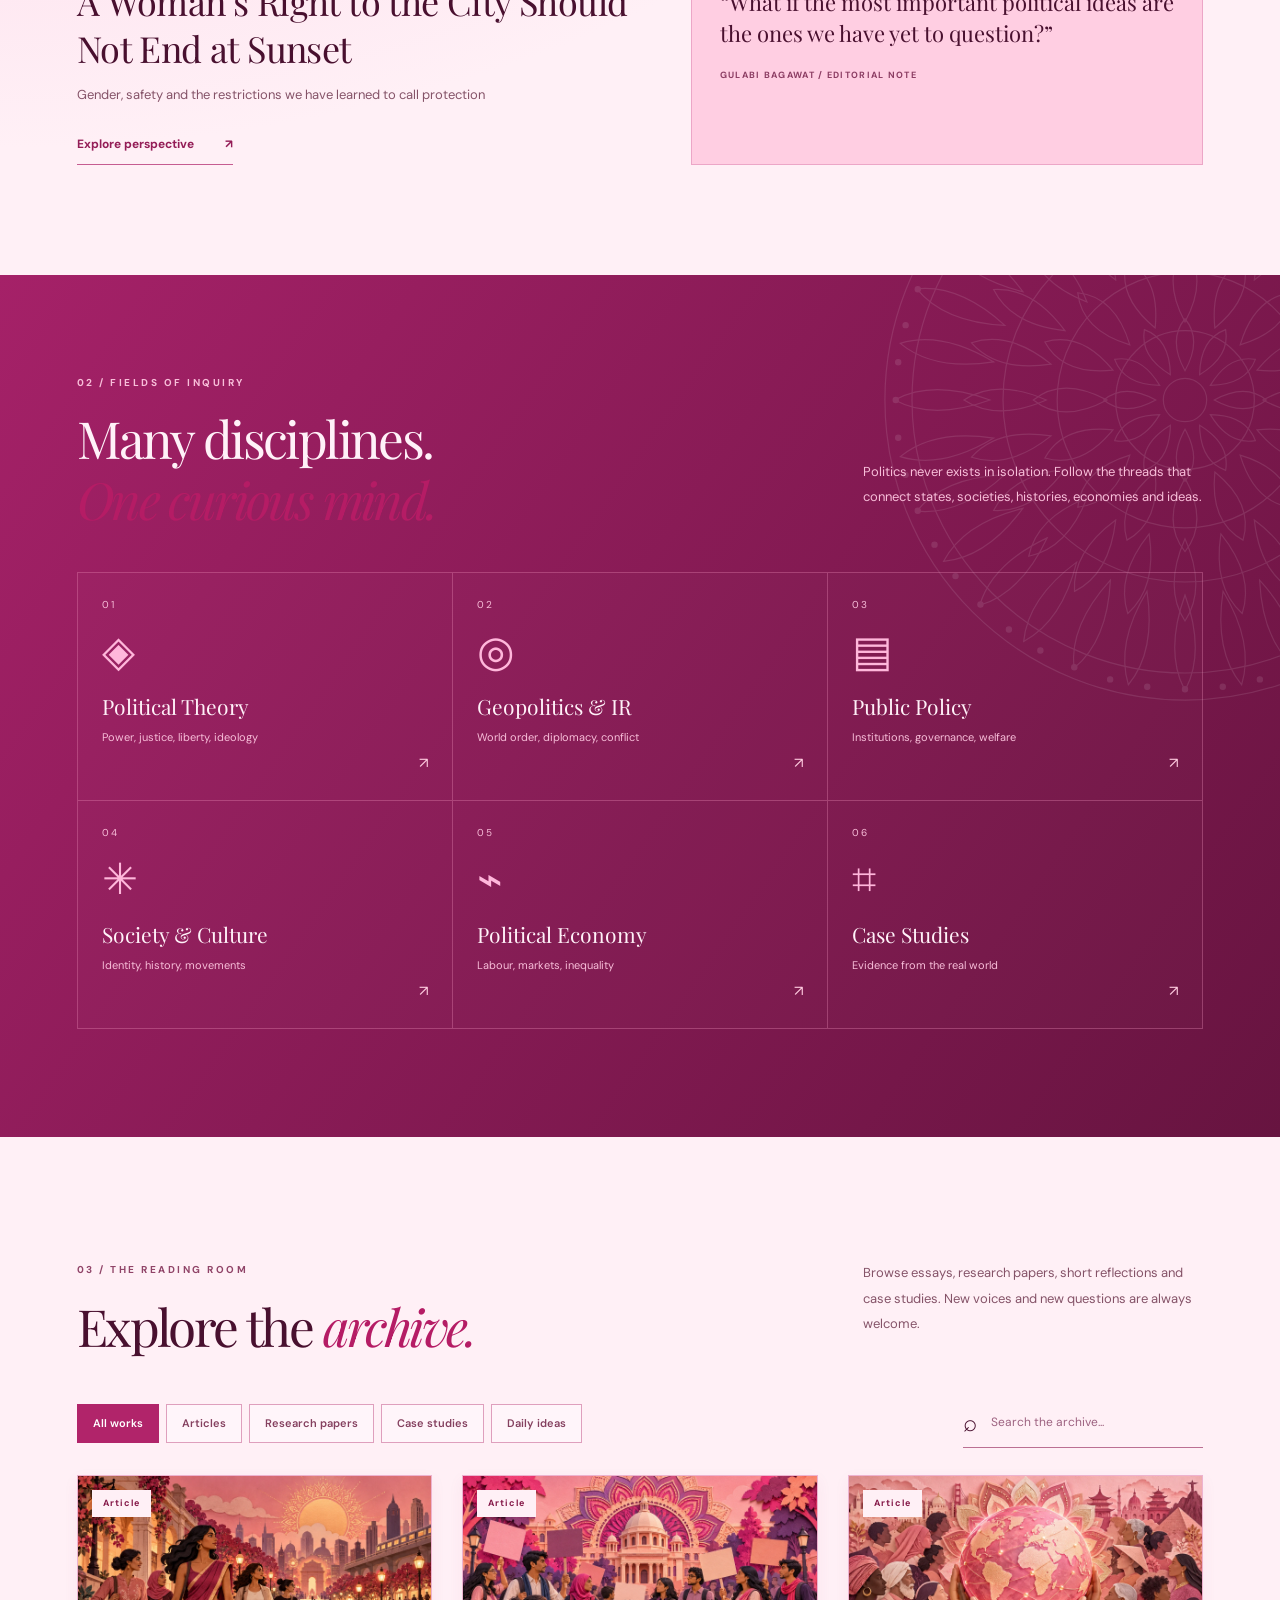
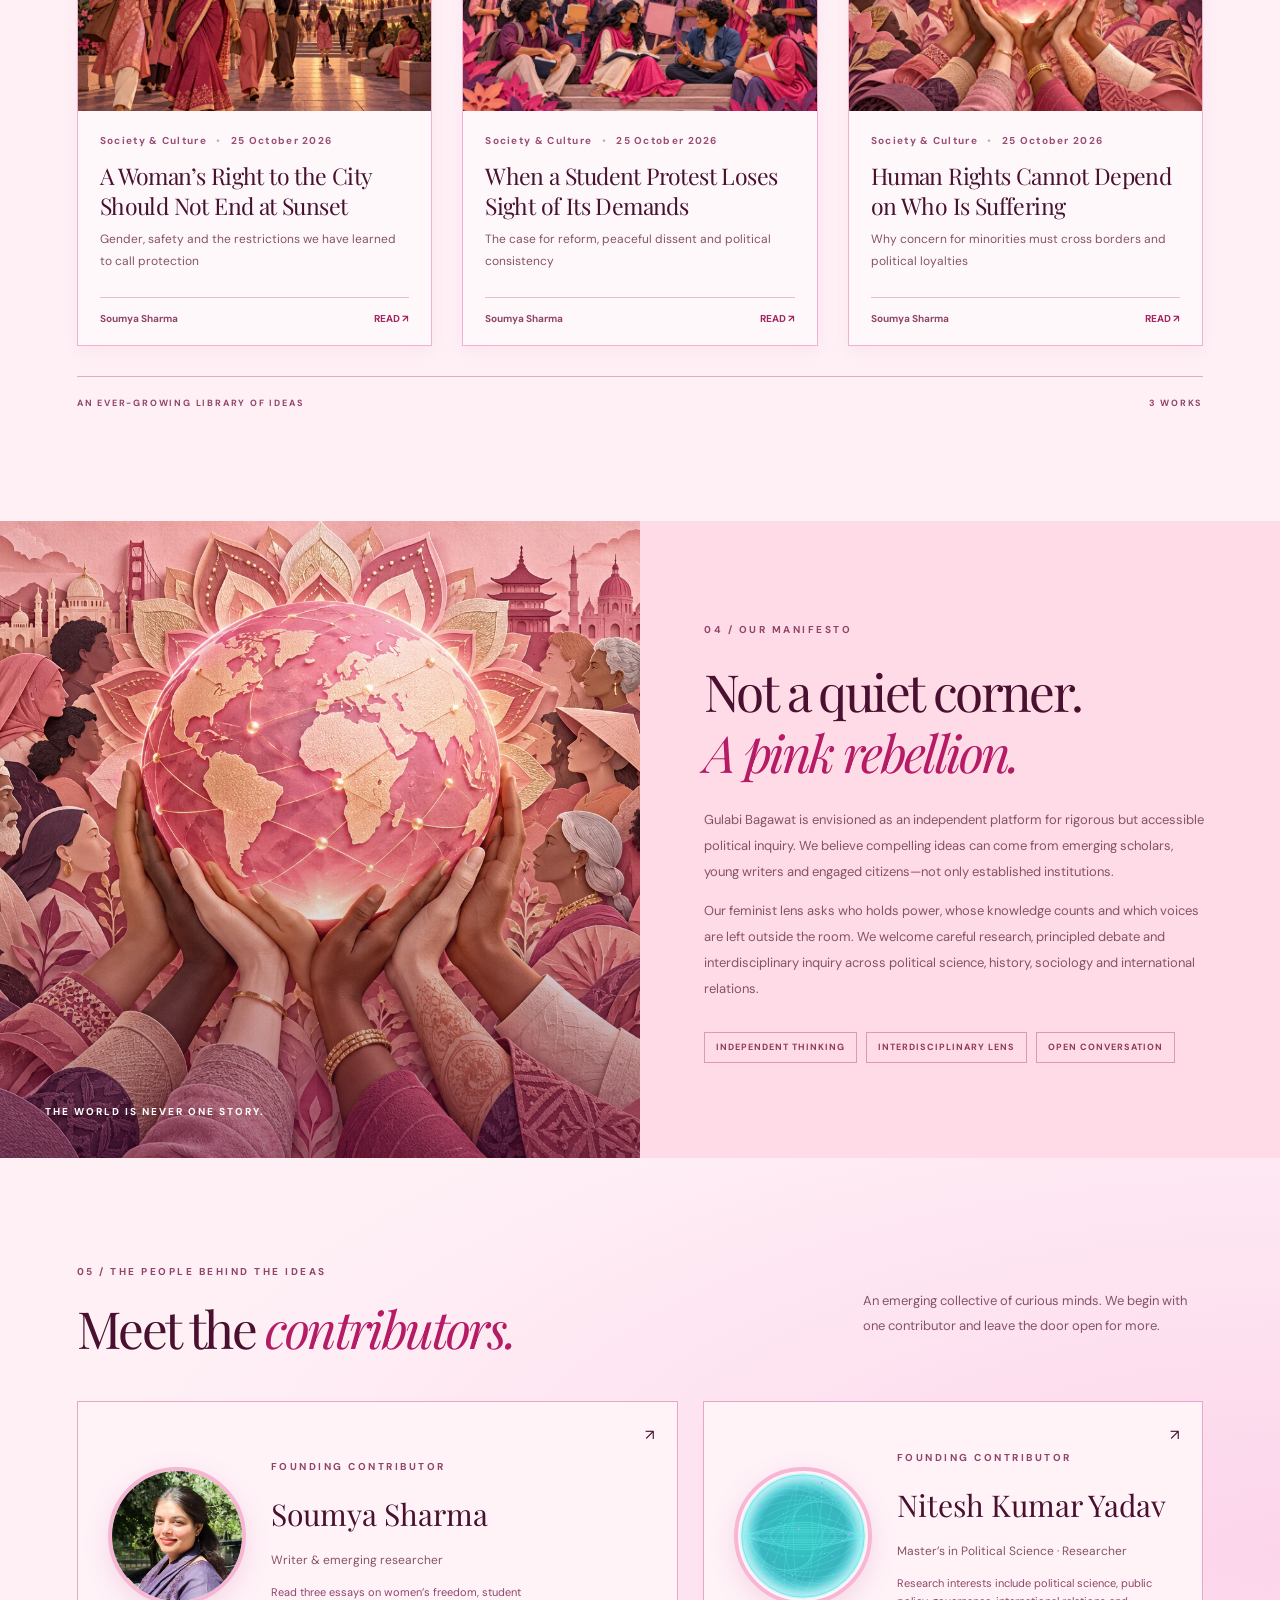
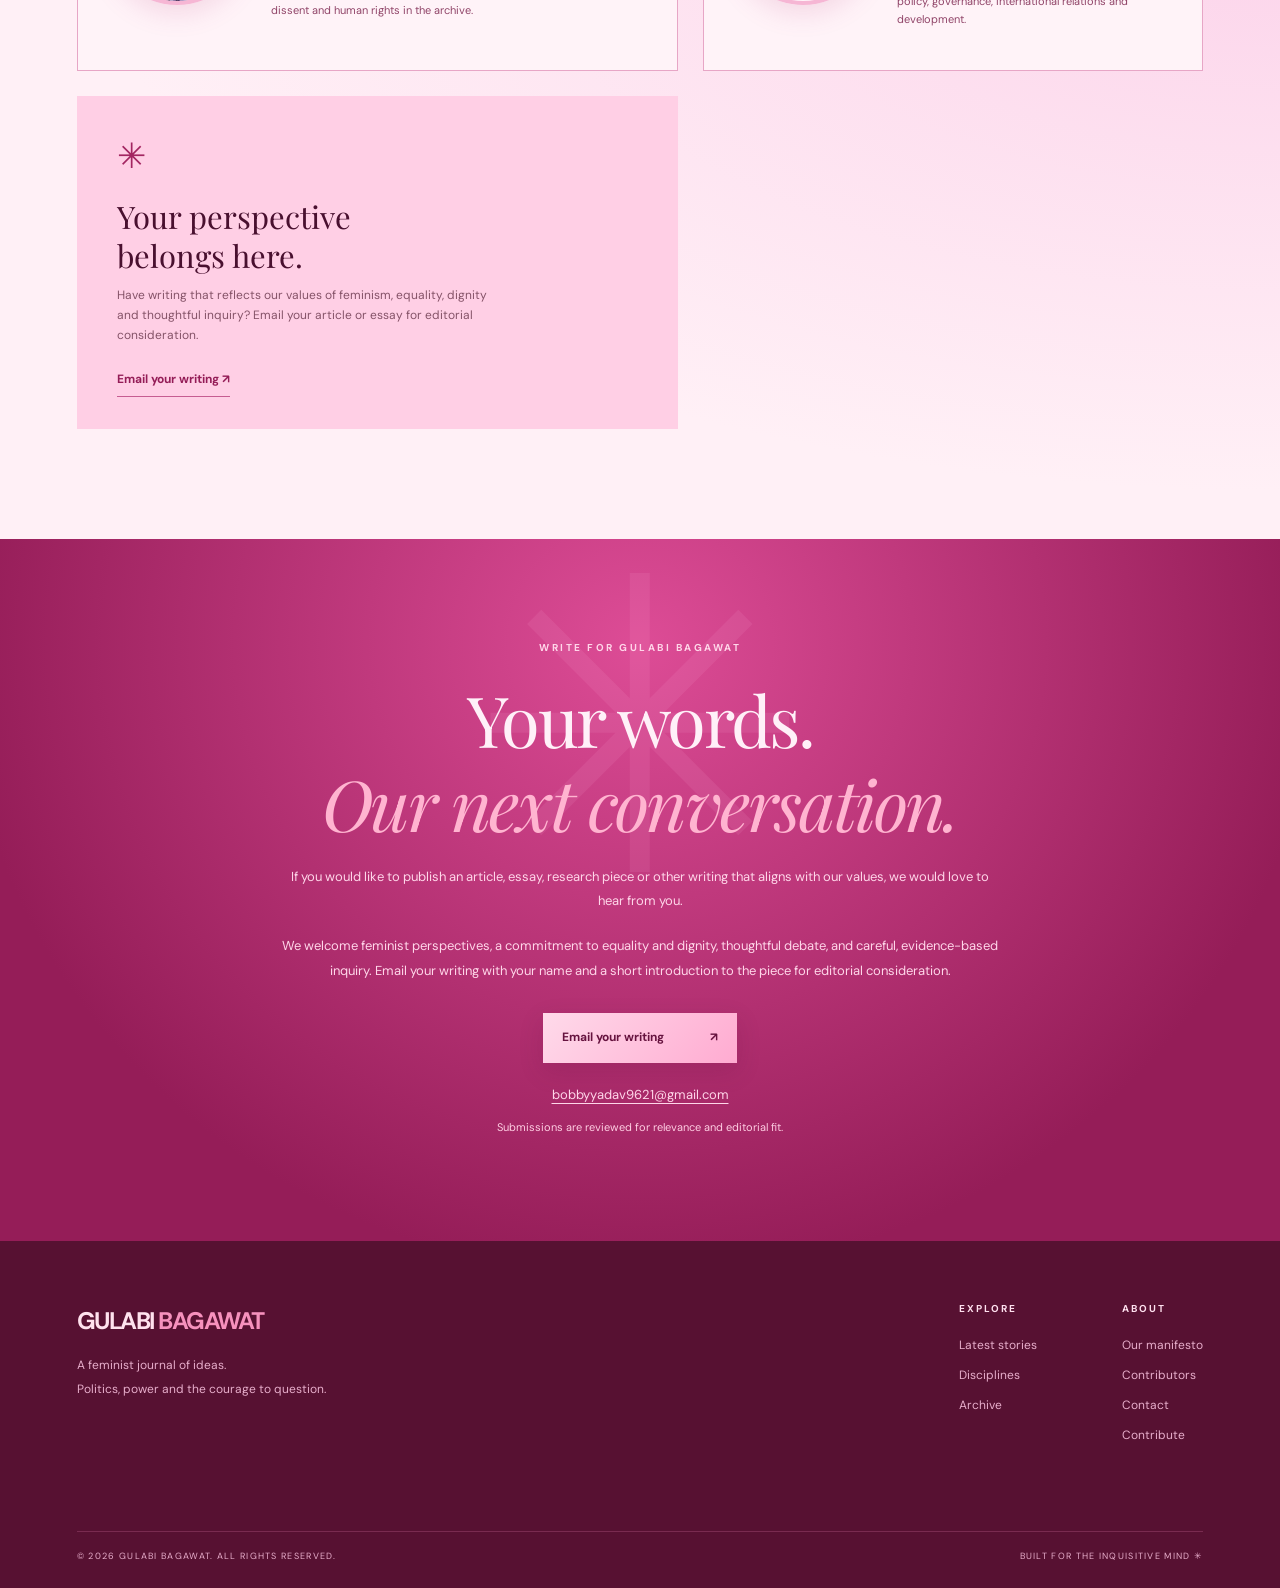
==== commit 8a644641: "Use globe artwork for Nitesh contributor profile" ====
--- a/index.html
+++ b/index.html
@@ -6,5 +6,5 @@
 <section class="discipline-section" id="fields"><div class="section section-inner"><div class="section-top on-dark"><div><span class="eyebrow">02 / FIELDS OF INQUIRY</span><h2>Many disciplines.<br><em>One curious mind.</em></h2></div><p>Politics never exists in isolation. Follow the threads that connect states, societies, histories, economies and ideas.</p></div><div class="discipline-grid"><a href="articles.html" data-category="Political Theory"><span class="discipline-num">01</span><span class="discipline-symbol">◈</span><strong>Political Theory</strong><small>Power, justice, liberty, ideology</small><span class="discipline-arrow">↗</span></a><a href="articles.html" data-category="Geopolitics"><span class="discipline-num">02</span><span class="discipline-symbol">◎</span><strong>Geopolitics &amp; IR</strong><small>World order, diplomacy, conflict</small><span class="discipline-arrow">↗</span></a><a href="articles.html" data-category="Public Policy"><span class="discipline-num">03</span><span class="discipline-symbol">▤</span><strong>Public Policy</strong><small>Institutions, governance, welfare</small><span class="discipline-arrow">↗</span></a><a href="articles.html" data-category="Society &amp; Culture"><span class="discipline-num">04</span><span class="discipline-symbol">✳</span><strong>Society &amp; Culture</strong><small>Identity, history, movements</small><span class="discipline-arrow">↗</span></a><a href="articles.html" data-category="Political Economy"><span class="discipline-num">05</span><span class="discipline-symbol">⌁</span><strong>Political Economy</strong><small>Labour, markets, inequality</small><span class="discipline-arrow">↗</span></a><a href="articles.html" data-category="Case Studies"><span class="discipline-num">06</span><span class="discipline-symbol">⌗</span><strong>Case Studies</strong><small>Evidence from the real world</small><span class="discipline-arrow">↗</span></a></div></div></section>
 <section class="section archive" id="library"><div class="section-top"><div><span class="eyebrow">03 / THE READING ROOM</span><h2>Explore the <em>archive.</em></h2></div><p>Browse essays, research papers, short reflections and case studies. New voices and new questions are always welcome.</p></div><div class="archive-tools"><div class="filters" role="group" aria-label="Filter publications"><button class="filter active" data-filter="All">All works</button><button class="filter" data-filter="Article">Articles</button><button class="filter" data-filter="Research Paper">Research papers</button><button class="filter" data-filter="Case Study">Case studies</button><button class="filter" data-filter="Daily Idea">Daily ideas</button></div><label class="search-wrap"><span>⌕</span><input id="searchInput" type="search" placeholder="Search the archive..." aria-label="Search publications"></label></div><div class="archive-grid" id="archiveGrid"></div><p id="noResults" class="no-results" hidden>No matching pieces found. Try a different search or filter.</p><div class="archive-footer"><span>AN EVER-GROWING LIBRARY OF IDEAS</span><span id="itemCount">0 WORKS</span></div></section>
 <section class="vision" id="about"><div class="vision-image"><img loading="lazy" src="human-solidarity.webp" alt="Illustrated hands holding the world in solidarity"><div class="vision-image-label">THE WORLD IS NEVER ONE STORY.</div></div><div class="vision-copy"><span class="eyebrow">04 / OUR MANIFESTO</span><h2>Not a quiet corner.<br><em>A pink rebellion.</em></h2><p>Gulabi Bagawat is envisioned as an independent platform for rigorous but accessible political inquiry. We believe compelling ideas can come from emerging scholars, young writers and engaged citizens—not only established institutions.</p><p>Our feminist lens asks who holds power, whose knowledge counts and which voices are left outside the room. We welcome careful research, principled debate and interdisciplinary inquiry across political science, history, sociology and international relations.</p><div class="vision-values"><span>INDEPENDENT THINKING</span><span>INTERDISCIPLINARY LENS</span><span>OPEN CONVERSATION</span></div></div></section>
-<section class="section contributors" id="contributors"><div class="section-top"><div><span class="eyebrow">05 / THE PEOPLE BEHIND THE IDEAS</span><h2>Meet the <em>contributors.</em></h2></div><p>An emerging collective of curious minds. We begin with one contributor and leave the door open for more.</p></div><div class="contributor-layout"><div class="contributor-card"><img src="soumya-sharma.jpeg" alt="Soumya Sharma, founding contributor" class="contributor-photo" loading="lazy" width="138" height="138" style="width:138px;height:138px;min-width:138px;object-fit:cover;object-position:50% 38%;border-radius:50%;border:4px solid #f6b6d4;box-shadow:0 8px 26px #bd50862b"><div><span class="eyebrow">FOUNDING CONTRIBUTOR</span><h3>Soumya Sharma</h3><p>Writer &amp; emerging researcher</p><span class="profile-note">Read three essays on women’s freedom, student dissent and human rights in the archive.</span></div><span class="member-arrow">↗</span></div><div class="contributor-card"><div class="avatar-placeholder" aria-label="Nitesh Kumar Yadav initials">NY</div><div><span class="eyebrow">FOUNDING CONTRIBUTOR</span><h3>Nitesh Kumar Yadav</h3><p>Master’s in Political Science · Researcher</p><span class="profile-note">Research interests include political science, public policy, governance, international relations and development.</span></div><span class="member-arrow">↗</span></div><div class="join-card"><span class="join-star">✳</span><h3>Your perspective<br>belongs here.</h3><p>Have writing that reflects our values of feminism, equality, dignity and thoughtful inquiry? Email your article or essay for editorial consideration.</p><a href="mailto:bobbyyadav9621@gmail.com?subject=Submission%20to%20Gulabi%20Bagawat&amp;body=Hello%20Gulabi%20Bagawat%2C%0A%0AI%20would%20like%20to%20submit%20my%20writing%20for%20your%20consideration.%0A%0ATitle%3A%0AAuthor%20name%3A%0AShort%20introduction%20to%20the%20piece%3A%0AHow%20it%20aligns%20with%20your%20values%3A%0A%0AI%20have%20attached%20my%20article%20or%20included%20a%20link%20below.%0A%0AThank%20you%2C%0A" class="join-link">Email your writing ↗</a></div></div></section>
+<section class="section contributors" id="contributors"><div class="section-top"><div><span class="eyebrow">05 / THE PEOPLE BEHIND THE IDEAS</span><h2>Meet the <em>contributors.</em></h2></div><p>An emerging collective of curious minds. We begin with one contributor and leave the door open for more.</p></div><div class="contributor-layout"><div class="contributor-card"><img src="soumya-sharma.jpeg" alt="Soumya Sharma, founding contributor" class="contributor-photo" loading="lazy" width="138" height="138" style="width:138px;height:138px;min-width:138px;object-fit:cover;object-position:50% 38%;border-radius:50%;border:4px solid #f6b6d4;box-shadow:0 8px 26px #bd50862b"><div><span class="eyebrow">FOUNDING CONTRIBUTOR</span><h3>Soumya Sharma</h3><p>Writer &amp; emerging researcher</p><span class="profile-note">Read three essays on women’s freedom, student dissent and human rights in the archive.</span></div><span class="member-arrow">↗</span></div><div class="contributor-card"><img src="nitesh-globe.svg" alt="Teal digital globe artwork representing Nitesh Kumar Yadav" class="contributor-photo" loading="lazy" width="138" height="138" style="width:138px;height:138px;min-width:138px;object-fit:cover;border-radius:50%;border:4px solid #f6b6d4;box-shadow:0 8px 26px #bd50862b"><div><span class="eyebrow">FOUNDING CONTRIBUTOR</span><h3>Nitesh Kumar Yadav</h3><p>Master’s in Political Science · Researcher</p><span class="profile-note">Research interests include political science, public policy, governance, international relations and development.</span></div><span class="member-arrow">↗</span></div><div class="join-card"><span class="join-star">✳</span><h3>Your perspective<br>belongs here.</h3><p>Have writing that reflects our values of feminism, equality, dignity and thoughtful inquiry? Email your article or essay for editorial consideration.</p><a href="mailto:bobbyyadav9621@gmail.com?subject=Submission%20to%20Gulabi%20Bagawat&amp;body=Hello%20Gulabi%20Bagawat%2C%0A%0AI%20would%20like%20to%20submit%20my%20writing%20for%20your%20consideration.%0A%0ATitle%3A%0AAuthor%20name%3A%0AShort%20introduction%20to%20the%20piece%3A%0AHow%20it%20aligns%20with%20your%20values%3A%0A%0AI%20have%20attached%20my%20article%20or%20included%20a%20link%20below.%0A%0AThank%20you%2C%0A" class="join-link">Email your writing ↗</a></div></div></section>
 <section class="closing contribution-section" id="contribute" aria-labelledby="contribute-title"><div class="closing-art" aria-hidden="true">✳</div><span class="eyebrow">WRITE FOR GULABI BAGAWAT</span><h2 id="contribute-title">Your words.<br><em>Our next conversation.</em></h2><p>If you would like to publish an article, essay, research piece or other writing that aligns with our values, we would love to hear from you.</p><p>We welcome feminist perspectives, a commitment to equality and dignity, thoughtful debate, and careful, evidence-based inquiry. Email your writing with your name and a short introduction to the piece for editorial consideration.</p><a href="mailto:bobbyyadav9621@gmail.com?subject=Submission%20to%20Gulabi%20Bagawat&amp;body=Hello%20Gulabi%20Bagawat%2C%0A%0AI%20would%20like%20to%20submit%20my%20writing%20for%20your%20consideration.%0A%0ATitle%3A%0AAuthor%20name%3A%0AShort%20introduction%20to%20the%20piece%3A%0AHow%20it%20aligns%20with%20your%20values%3A%0A%0AI%20have%20attached%20my%20article%20or%20included%20a%20link%20below.%0A%0AThank%20you%2C%0A" class="button-primary">Email your writing <span aria-hidden="true">↗</span></a><p class="contribution-email"><a href="mailto:bobbyyadav9621@gmail.com">bobbyyadav9621@gmail.com</a></p><small>Submissions are reviewed for relevance and editorial fit.</small></section></main><footer><div class="footer-main"><div class="footer-brand">GULABI<span> BAGAWAT</span><p>A feminist journal of ideas.<br>Politics, power and the courage to question.</p></div><div class="footer-links"><div><strong>EXPLORE</strong><a href="#discover">Latest stories</a><a href="disciplines.html">Disciplines</a><a href="articles.html">Archive</a></div><div><strong>ABOUT</strong><a href="about.html">Our manifesto</a><a href="#contributors">Contributors</a><a href="mailto:bobbyyadav9621@gmail.com">Contact</a><a href="index.html#contribute">Contribute</a></div></div></div><div class="footer-bottom"><span>© <span id="year">2026</span> GULABI BAGAWAT. ALL RIGHTS RESERVED.</span><span>BUILT FOR THE INQUISITIVE MIND ✳</span></div></footer><dialog id="articleDialog"><button class="dialog-close" id="dialogClose" aria-label="Close article">✕</button><div id="dialogContent"></div></dialog><script src="content.js?v=2"></script><script src="app.js?v=2"></script><script src="motion.js"></script></body></html>
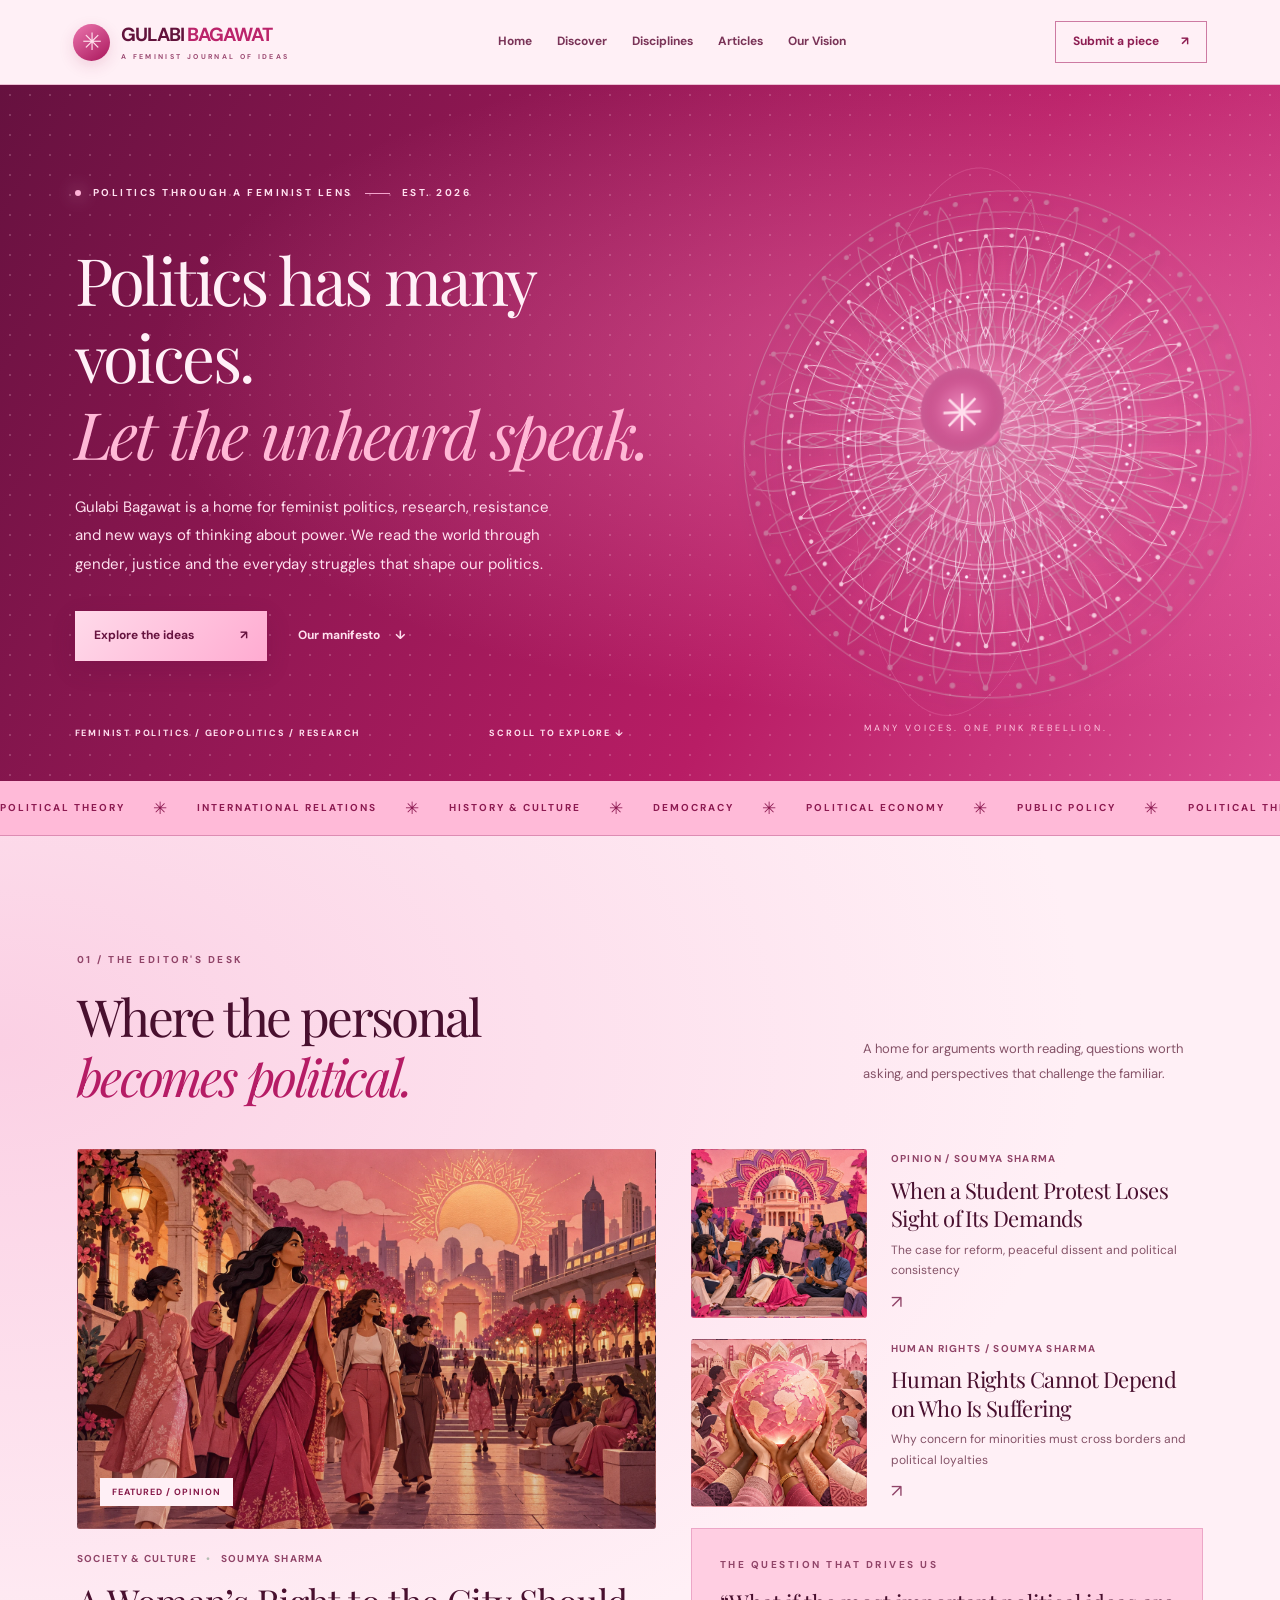
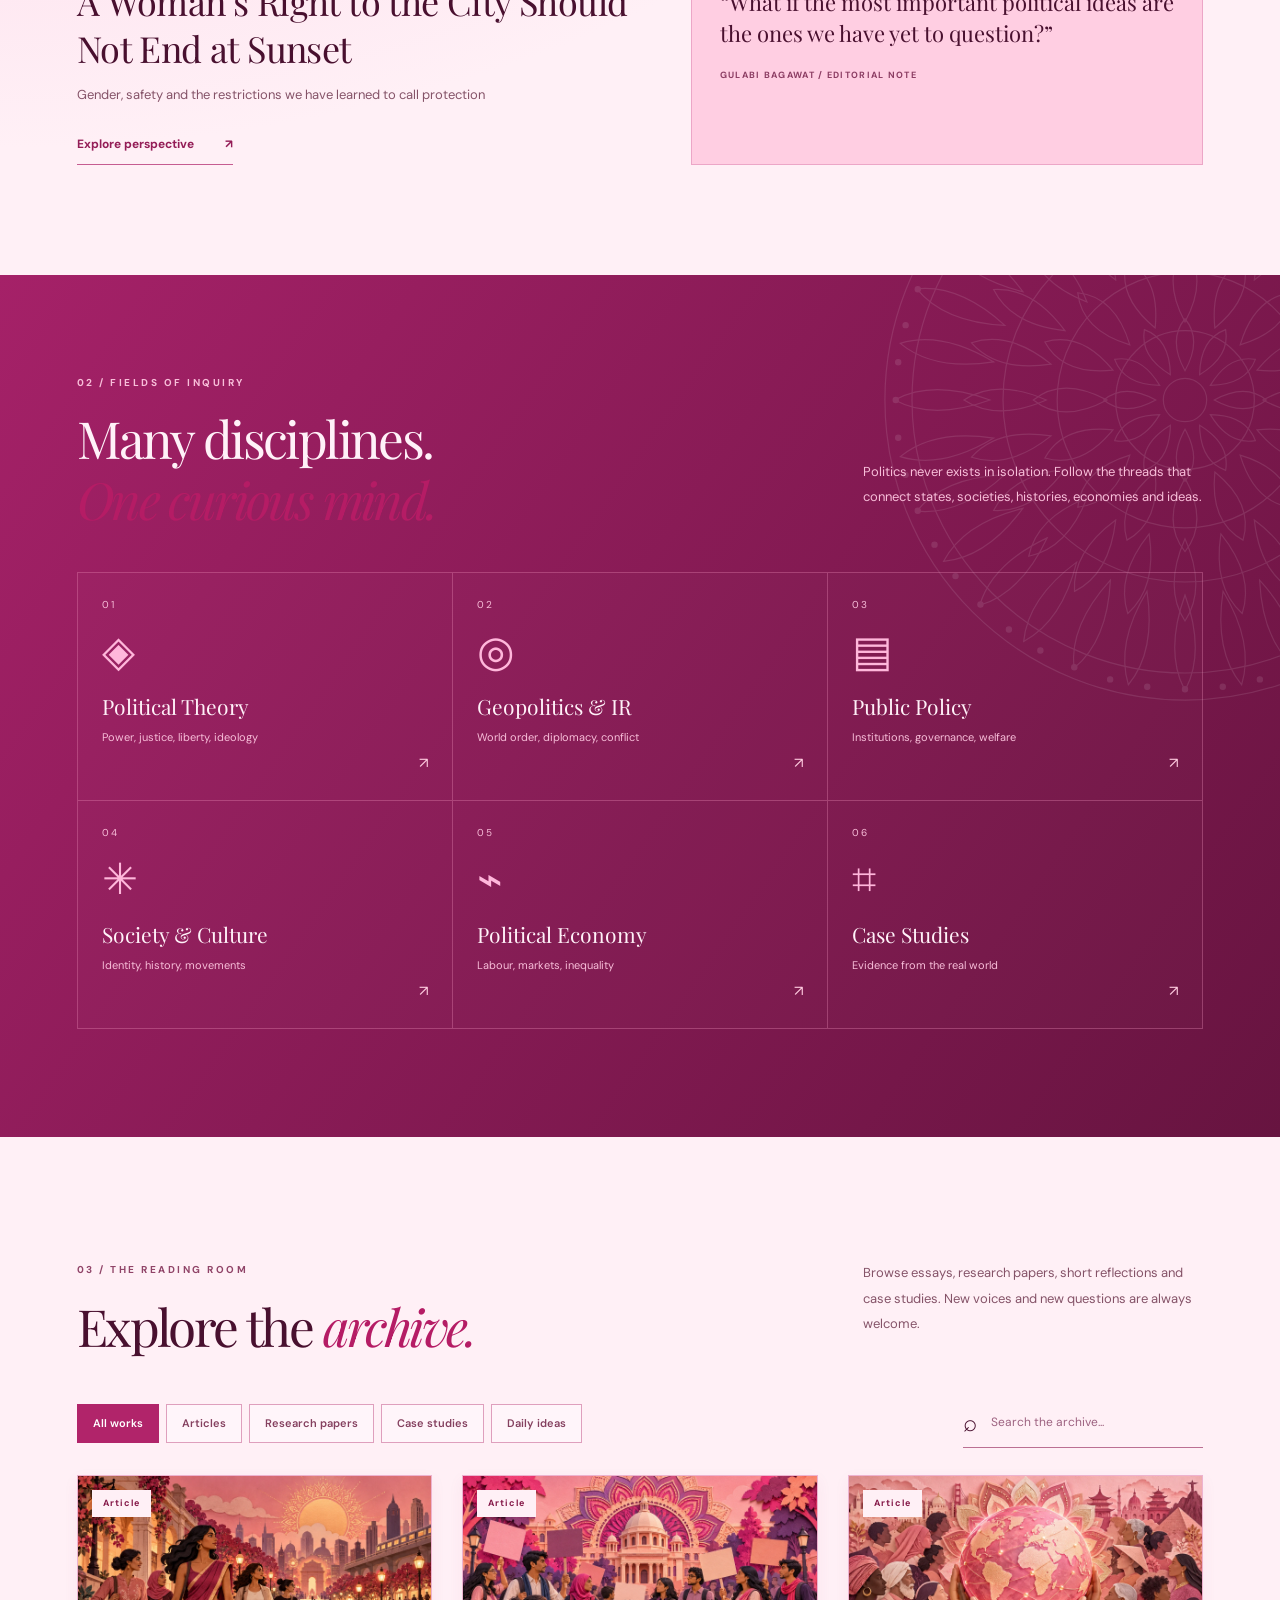
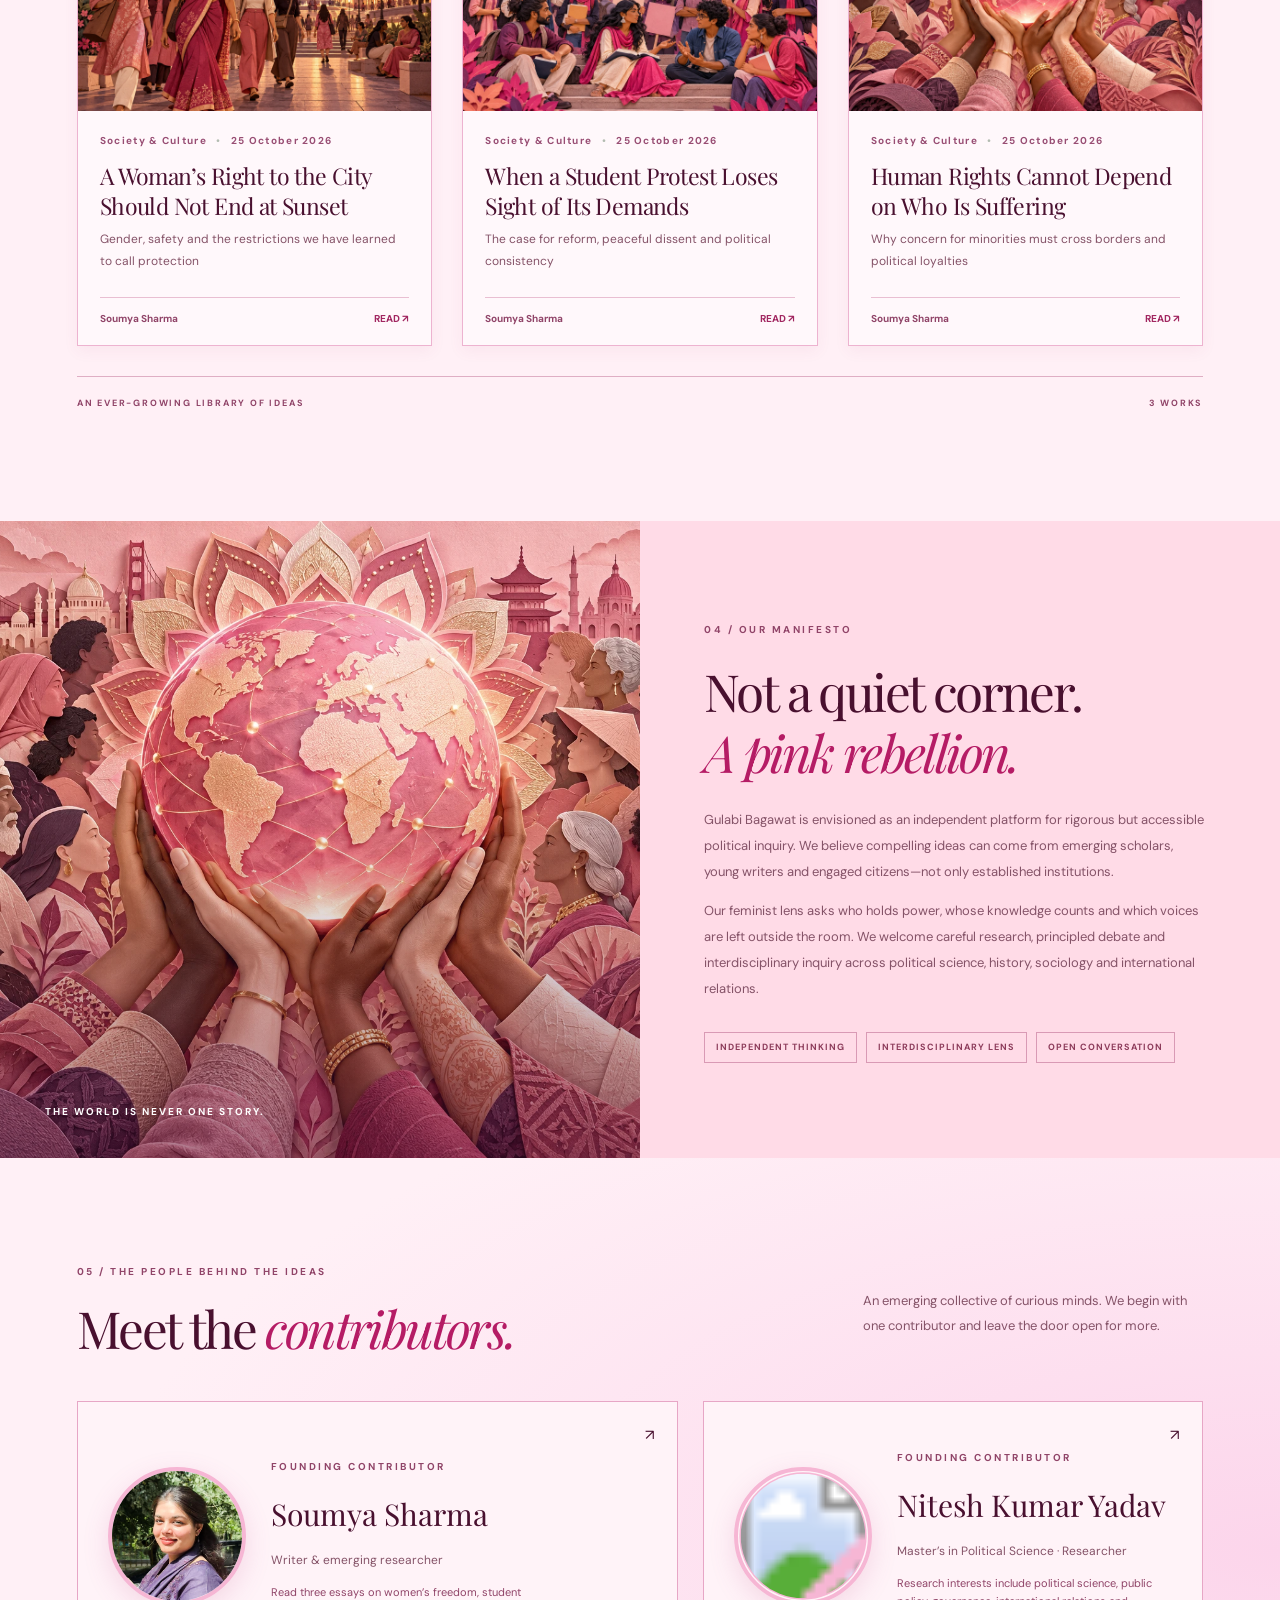
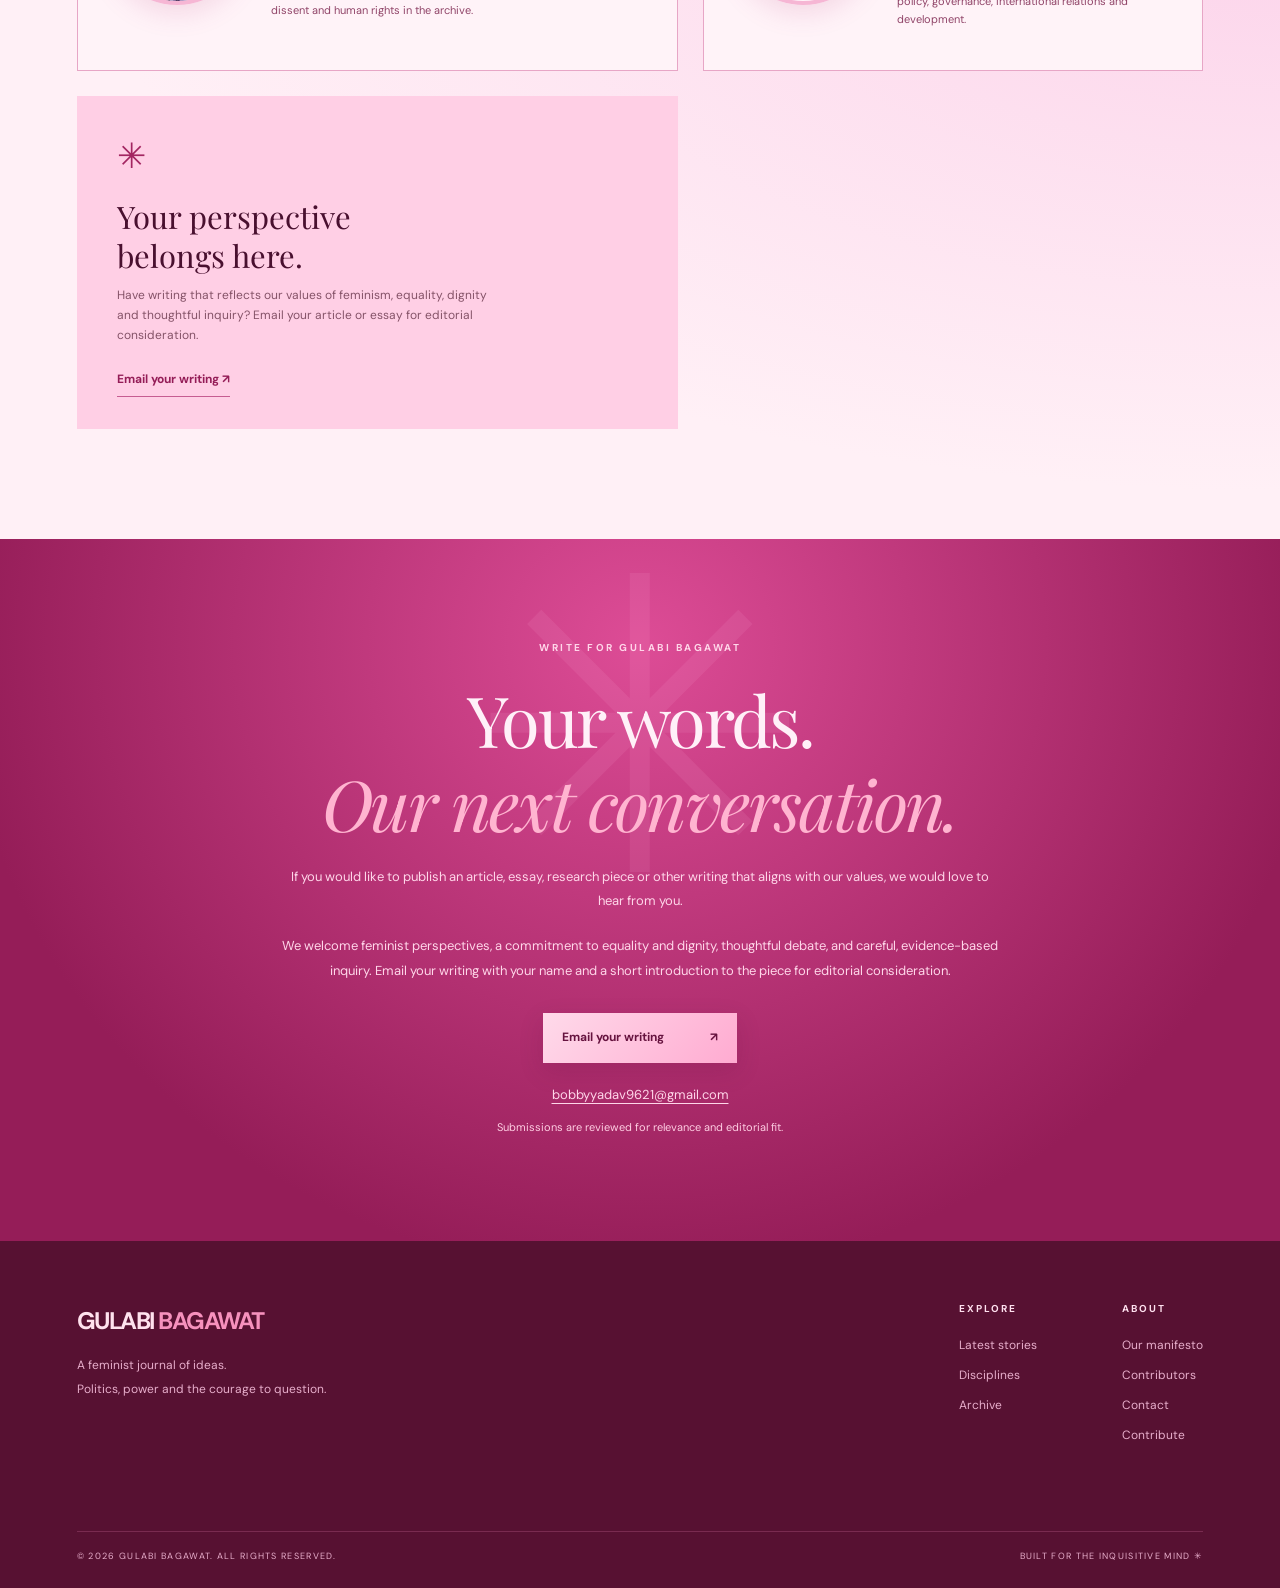
==== commit ad6c3562: "Use Nitesh's portrait in founding contributor profile" ====
--- a/index.html
+++ b/index.html
@@ -6,5 +6,5 @@
 <section class="discipline-section" id="fields"><div class="section section-inner"><div class="section-top on-dark"><div><span class="eyebrow">02 / FIELDS OF INQUIRY</span><h2>Many disciplines.<br><em>One curious mind.</em></h2></div><p>Politics never exists in isolation. Follow the threads that connect states, societies, histories, economies and ideas.</p></div><div class="discipline-grid"><a href="articles.html" data-category="Political Theory"><span class="discipline-num">01</span><span class="discipline-symbol">◈</span><strong>Political Theory</strong><small>Power, justice, liberty, ideology</small><span class="discipline-arrow">↗</span></a><a href="articles.html" data-category="Geopolitics"><span class="discipline-num">02</span><span class="discipline-symbol">◎</span><strong>Geopolitics &amp; IR</strong><small>World order, diplomacy, conflict</small><span class="discipline-arrow">↗</span></a><a href="articles.html" data-category="Public Policy"><span class="discipline-num">03</span><span class="discipline-symbol">▤</span><strong>Public Policy</strong><small>Institutions, governance, welfare</small><span class="discipline-arrow">↗</span></a><a href="articles.html" data-category="Society &amp; Culture"><span class="discipline-num">04</span><span class="discipline-symbol">✳</span><strong>Society &amp; Culture</strong><small>Identity, history, movements</small><span class="discipline-arrow">↗</span></a><a href="articles.html" data-category="Political Economy"><span class="discipline-num">05</span><span class="discipline-symbol">⌁</span><strong>Political Economy</strong><small>Labour, markets, inequality</small><span class="discipline-arrow">↗</span></a><a href="articles.html" data-category="Case Studies"><span class="discipline-num">06</span><span class="discipline-symbol">⌗</span><strong>Case Studies</strong><small>Evidence from the real world</small><span class="discipline-arrow">↗</span></a></div></div></section>
 <section class="section archive" id="library"><div class="section-top"><div><span class="eyebrow">03 / THE READING ROOM</span><h2>Explore the <em>archive.</em></h2></div><p>Browse essays, research papers, short reflections and case studies. New voices and new questions are always welcome.</p></div><div class="archive-tools"><div class="filters" role="group" aria-label="Filter publications"><button class="filter active" data-filter="All">All works</button><button class="filter" data-filter="Article">Articles</button><button class="filter" data-filter="Research Paper">Research papers</button><button class="filter" data-filter="Case Study">Case studies</button><button class="filter" data-filter="Daily Idea">Daily ideas</button></div><label class="search-wrap"><span>⌕</span><input id="searchInput" type="search" placeholder="Search the archive..." aria-label="Search publications"></label></div><div class="archive-grid" id="archiveGrid"></div><p id="noResults" class="no-results" hidden>No matching pieces found. Try a different search or filter.</p><div class="archive-footer"><span>AN EVER-GROWING LIBRARY OF IDEAS</span><span id="itemCount">0 WORKS</span></div></section>
 <section class="vision" id="about"><div class="vision-image"><img loading="lazy" src="human-solidarity.webp" alt="Illustrated hands holding the world in solidarity"><div class="vision-image-label">THE WORLD IS NEVER ONE STORY.</div></div><div class="vision-copy"><span class="eyebrow">04 / OUR MANIFESTO</span><h2>Not a quiet corner.<br><em>A pink rebellion.</em></h2><p>Gulabi Bagawat is envisioned as an independent platform for rigorous but accessible political inquiry. We believe compelling ideas can come from emerging scholars, young writers and engaged citizens—not only established institutions.</p><p>Our feminist lens asks who holds power, whose knowledge counts and which voices are left outside the room. We welcome careful research, principled debate and interdisciplinary inquiry across political science, history, sociology and international relations.</p><div class="vision-values"><span>INDEPENDENT THINKING</span><span>INTERDISCIPLINARY LENS</span><span>OPEN CONVERSATION</span></div></div></section>
-<section class="section contributors" id="contributors"><div class="section-top"><div><span class="eyebrow">05 / THE PEOPLE BEHIND THE IDEAS</span><h2>Meet the <em>contributors.</em></h2></div><p>An emerging collective of curious minds. We begin with one contributor and leave the door open for more.</p></div><div class="contributor-layout"><div class="contributor-card"><img src="soumya-sharma.jpeg" alt="Soumya Sharma, founding contributor" class="contributor-photo" loading="lazy" width="138" height="138" style="width:138px;height:138px;min-width:138px;object-fit:cover;object-position:50% 38%;border-radius:50%;border:4px solid #f6b6d4;box-shadow:0 8px 26px #bd50862b"><div><span class="eyebrow">FOUNDING CONTRIBUTOR</span><h3>Soumya Sharma</h3><p>Writer &amp; emerging researcher</p><span class="profile-note">Read three essays on women’s freedom, student dissent and human rights in the archive.</span></div><span class="member-arrow">↗</span></div><div class="contributor-card"><img src="nitesh-globe.svg" alt="Teal digital globe artwork representing Nitesh Kumar Yadav" class="contributor-photo" loading="lazy" width="138" height="138" style="width:138px;height:138px;min-width:138px;object-fit:cover;border-radius:50%;border:4px solid #f6b6d4;box-shadow:0 8px 26px #bd50862b"><div><span class="eyebrow">FOUNDING CONTRIBUTOR</span><h3>Nitesh Kumar Yadav</h3><p>Master’s in Political Science · Researcher</p><span class="profile-note">Research interests include political science, public policy, governance, international relations and development.</span></div><span class="member-arrow">↗</span></div><div class="join-card"><span class="join-star">✳</span><h3>Your perspective<br>belongs here.</h3><p>Have writing that reflects our values of feminism, equality, dignity and thoughtful inquiry? Email your article or essay for editorial consideration.</p><a href="mailto:bobbyyadav9621@gmail.com?subject=Submission%20to%20Gulabi%20Bagawat&amp;body=Hello%20Gulabi%20Bagawat%2C%0A%0AI%20would%20like%20to%20submit%20my%20writing%20for%20your%20consideration.%0A%0ATitle%3A%0AAuthor%20name%3A%0AShort%20introduction%20to%20the%20piece%3A%0AHow%20it%20aligns%20with%20your%20values%3A%0A%0AI%20have%20attached%20my%20article%20or%20included%20a%20link%20below.%0A%0AThank%20you%2C%0A" class="join-link">Email your writing ↗</a></div></div></section>
+<section class="section contributors" id="contributors"><div class="section-top"><div><span class="eyebrow">05 / THE PEOPLE BEHIND THE IDEAS</span><h2>Meet the <em>contributors.</em></h2></div><p>An emerging collective of curious minds. We begin with one contributor and leave the door open for more.</p></div><div class="contributor-layout"><div class="contributor-card"><img src="soumya-sharma.jpeg" alt="Soumya Sharma, founding contributor" class="contributor-photo" loading="lazy" width="138" height="138" style="width:138px;height:138px;min-width:138px;object-fit:cover;object-position:50% 38%;border-radius:50%;border:4px solid #f6b6d4;box-shadow:0 8px 26px #bd50862b"><div><span class="eyebrow">FOUNDING CONTRIBUTOR</span><h3>Soumya Sharma</h3><p>Writer &amp; emerging researcher</p><span class="profile-note">Read three essays on women’s freedom, student dissent and human rights in the archive.</span></div><span class="member-arrow">↗</span></div><div class="contributor-card"><img src="nitesh-kumar-yadav-profile.svg" alt="Nitesh Kumar Yadav" class="contributor-photo" loading="lazy" width="138" height="138" style="width:138px;height:138px;min-width:138px;object-fit:cover;border-radius:50%;border:4px solid #f6b6d4;box-shadow:0 8px 26px #bd50862b"><div><span class="eyebrow">FOUNDING CONTRIBUTOR</span><h3>Nitesh Kumar Yadav</h3><p>Master’s in Political Science · Researcher</p><span class="profile-note">Research interests include political science, public policy, governance, international relations and development.</span></div><span class="member-arrow">↗</span></div><div class="join-card"><span class="join-star">✳</span><h3>Your perspective<br>belongs here.</h3><p>Have writing that reflects our values of feminism, equality, dignity and thoughtful inquiry? Email your article or essay for editorial consideration.</p><a href="mailto:bobbyyadav9621@gmail.com?subject=Submission%20to%20Gulabi%20Bagawat&amp;body=Hello%20Gulabi%20Bagawat%2C%0A%0AI%20would%20like%20to%20submit%20my%20writing%20for%20your%20consideration.%0A%0ATitle%3A%0AAuthor%20name%3A%0AShort%20introduction%20to%20the%20piece%3A%0AHow%20it%20aligns%20with%20your%20values%3A%0A%0AI%20have%20attached%20my%20article%20or%20included%20a%20link%20below.%0A%0AThank%20you%2C%0A" class="join-link">Email your writing ↗</a></div></div></section>
 <section class="closing contribution-section" id="contribute" aria-labelledby="contribute-title"><div class="closing-art" aria-hidden="true">✳</div><span class="eyebrow">WRITE FOR GULABI BAGAWAT</span><h2 id="contribute-title">Your words.<br><em>Our next conversation.</em></h2><p>If you would like to publish an article, essay, research piece or other writing that aligns with our values, we would love to hear from you.</p><p>We welcome feminist perspectives, a commitment to equality and dignity, thoughtful debate, and careful, evidence-based inquiry. Email your writing with your name and a short introduction to the piece for editorial consideration.</p><a href="mailto:bobbyyadav9621@gmail.com?subject=Submission%20to%20Gulabi%20Bagawat&amp;body=Hello%20Gulabi%20Bagawat%2C%0A%0AI%20would%20like%20to%20submit%20my%20writing%20for%20your%20consideration.%0A%0ATitle%3A%0AAuthor%20name%3A%0AShort%20introduction%20to%20the%20piece%3A%0AHow%20it%20aligns%20with%20your%20values%3A%0A%0AI%20have%20attached%20my%20article%20or%20included%20a%20link%20below.%0A%0AThank%20you%2C%0A" class="button-primary">Email your writing <span aria-hidden="true">↗</span></a><p class="contribution-email"><a href="mailto:bobbyyadav9621@gmail.com">bobbyyadav9621@gmail.com</a></p><small>Submissions are reviewed for relevance and editorial fit.</small></section></main><footer><div class="footer-main"><div class="footer-brand">GULABI<span> BAGAWAT</span><p>A feminist journal of ideas.<br>Politics, power and the courage to question.</p></div><div class="footer-links"><div><strong>EXPLORE</strong><a href="#discover">Latest stories</a><a href="disciplines.html">Disciplines</a><a href="articles.html">Archive</a></div><div><strong>ABOUT</strong><a href="about.html">Our manifesto</a><a href="#contributors">Contributors</a><a href="mailto:bobbyyadav9621@gmail.com">Contact</a><a href="index.html#contribute">Contribute</a></div></div></div><div class="footer-bottom"><span>© <span id="year">2026</span> GULABI BAGAWAT. ALL RIGHTS RESERVED.</span><span>BUILT FOR THE INQUISITIVE MIND ✳</span></div></footer><dialog id="articleDialog"><button class="dialog-close" id="dialogClose" aria-label="Close article">✕</button><div id="dialogContent"></div></dialog><script src="content.js?v=2"></script><script src="app.js?v=2"></script><script src="motion.js"></script></body></html>
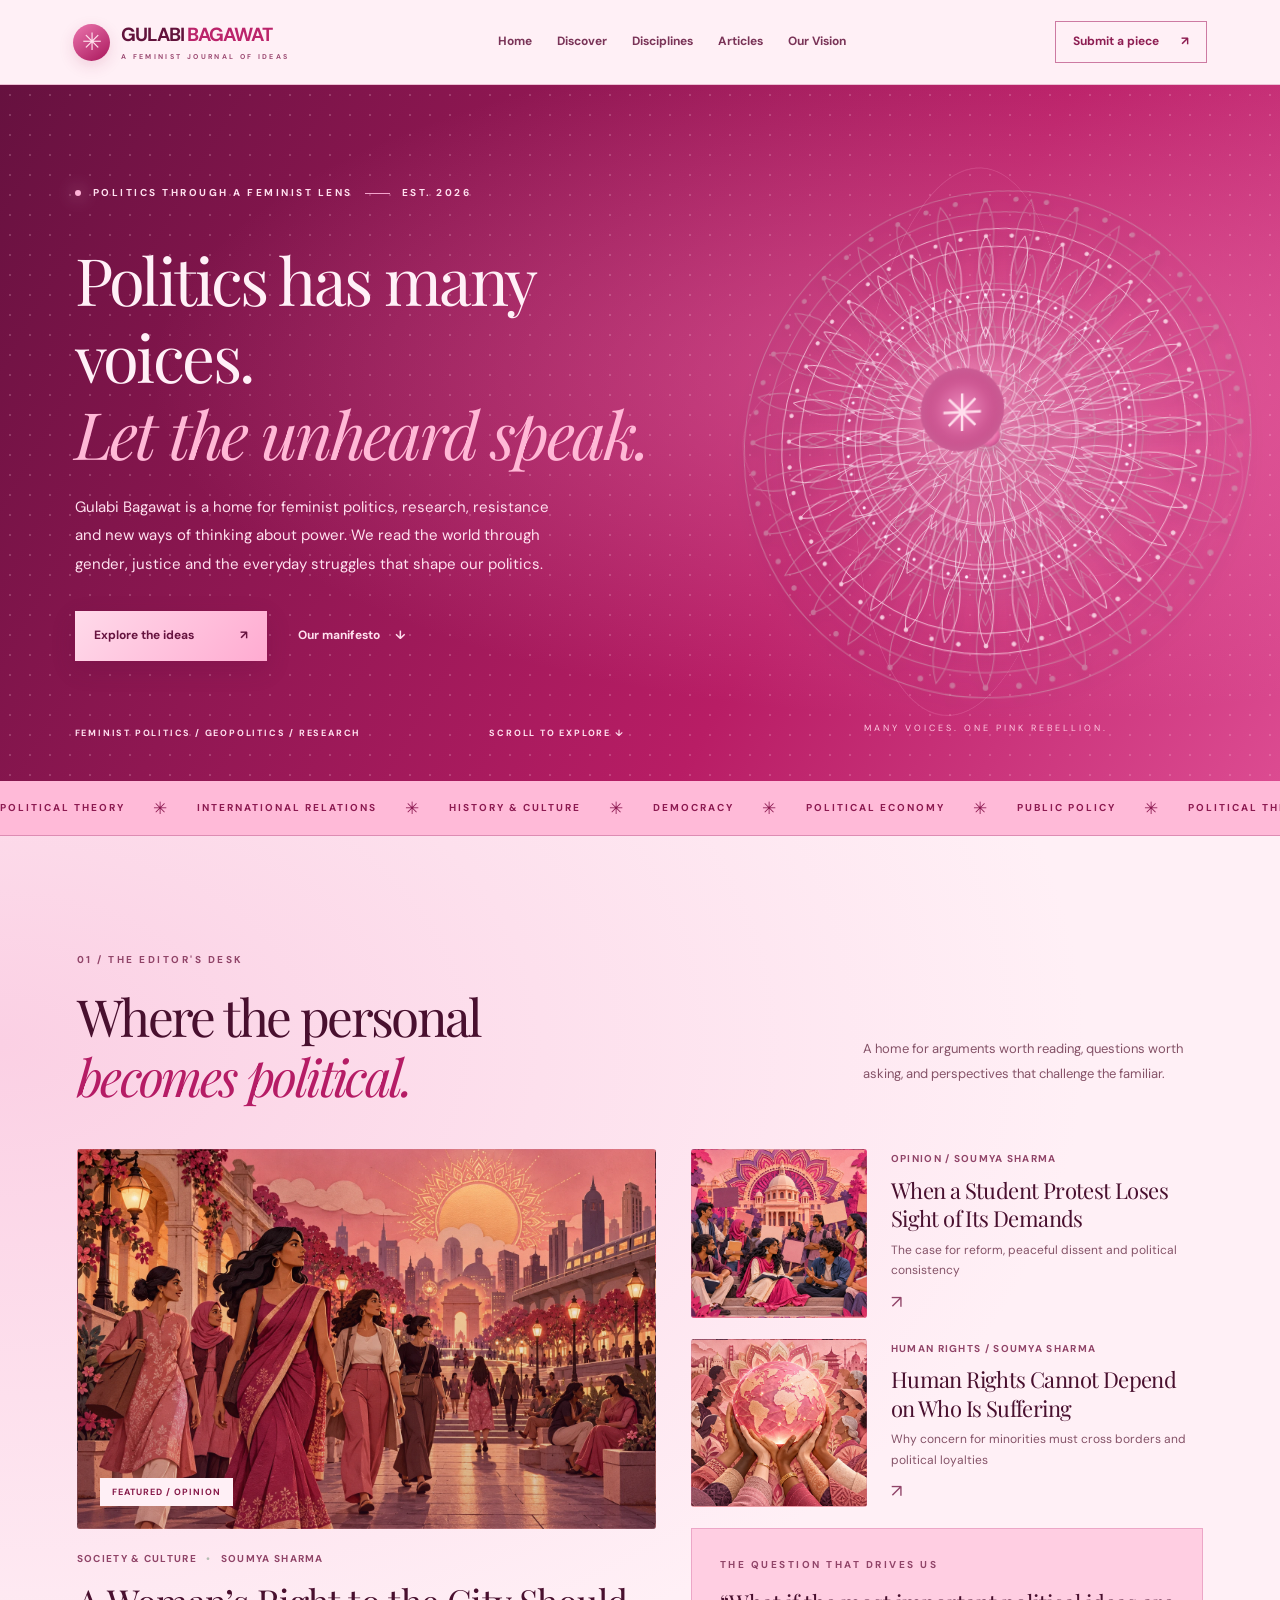
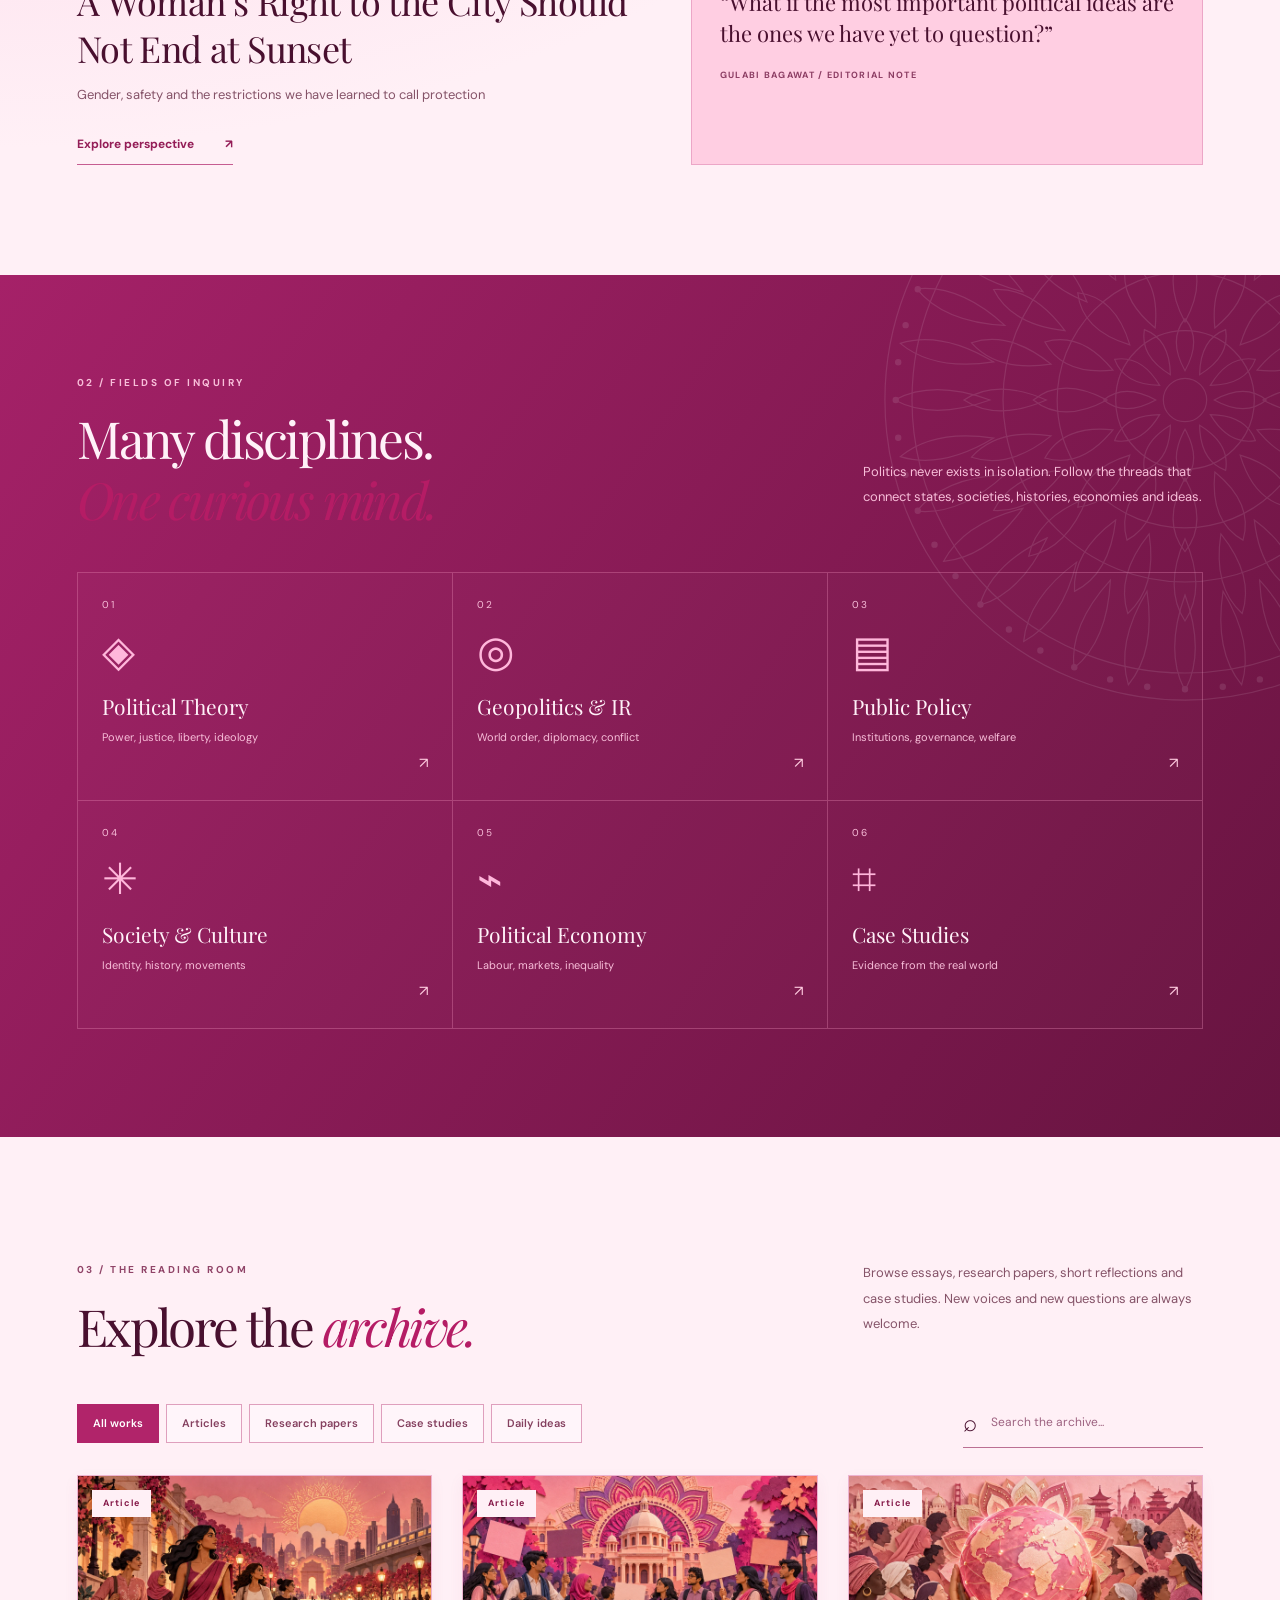
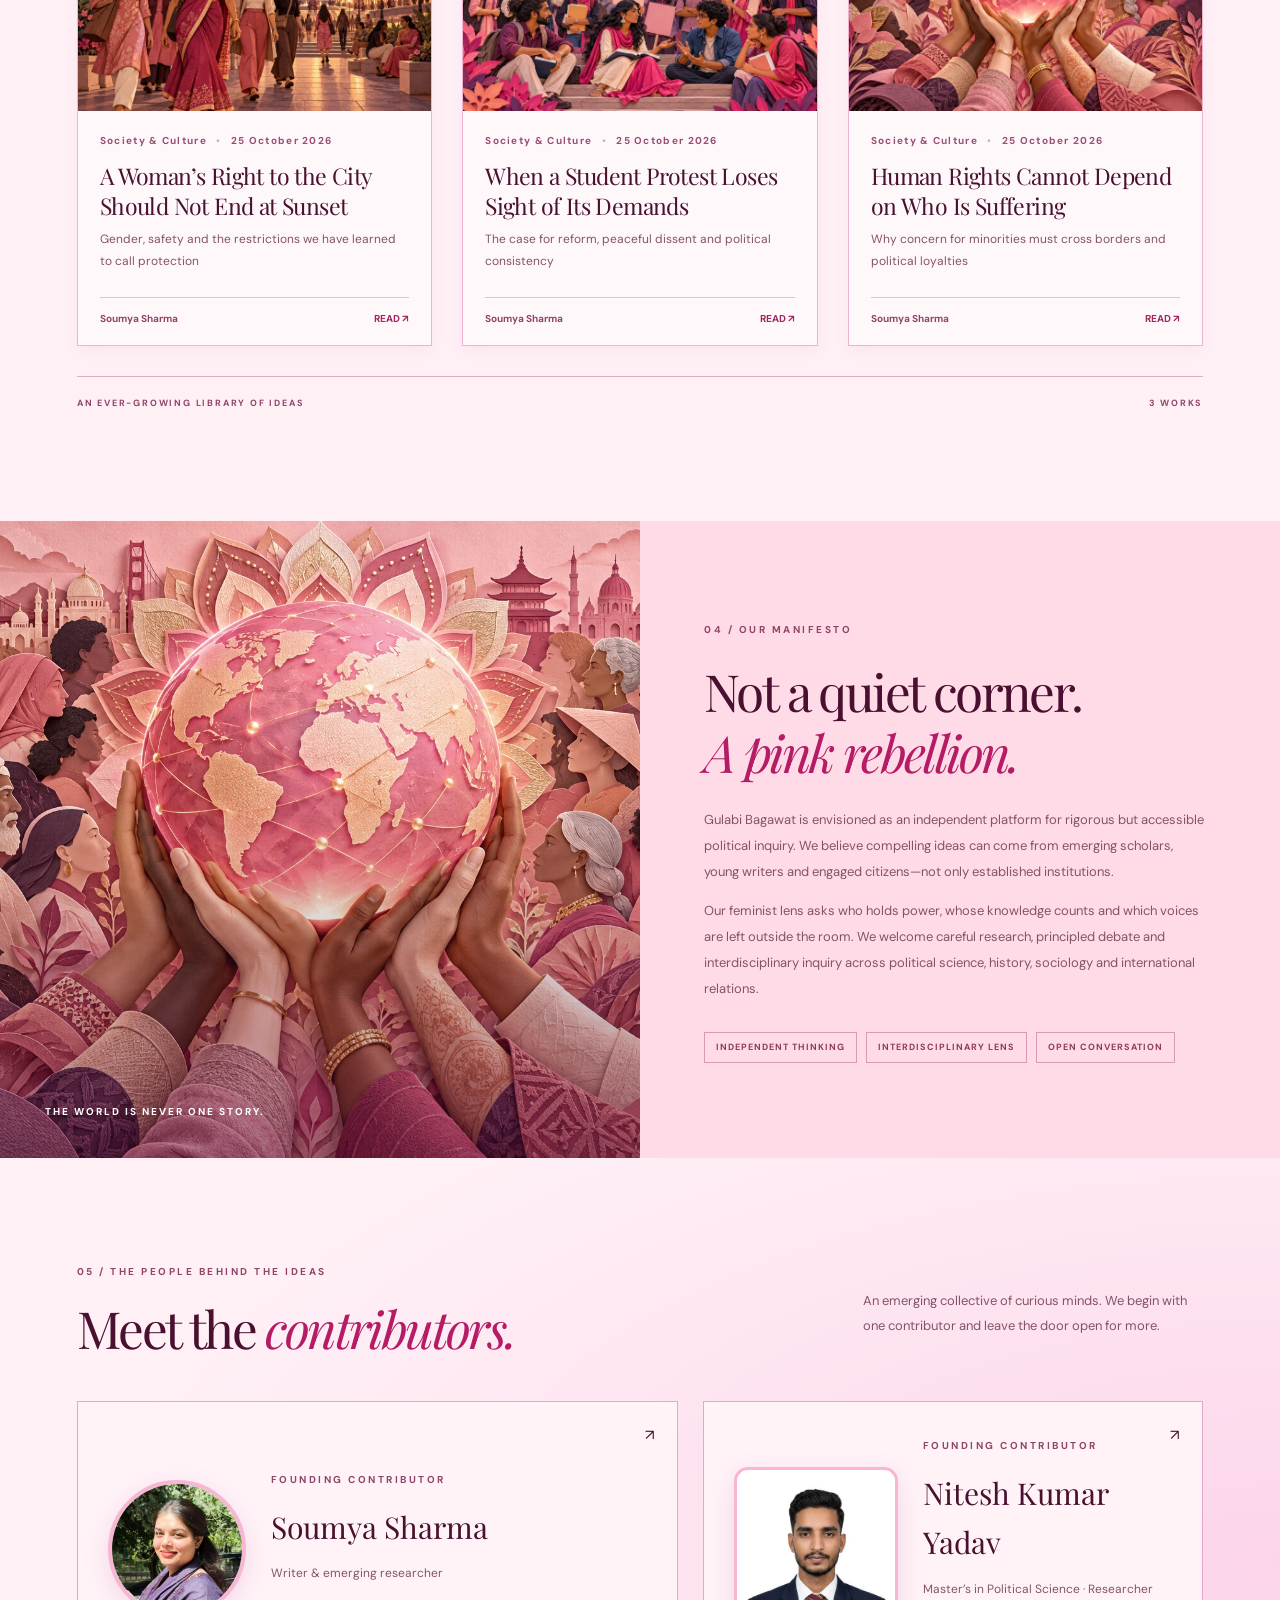
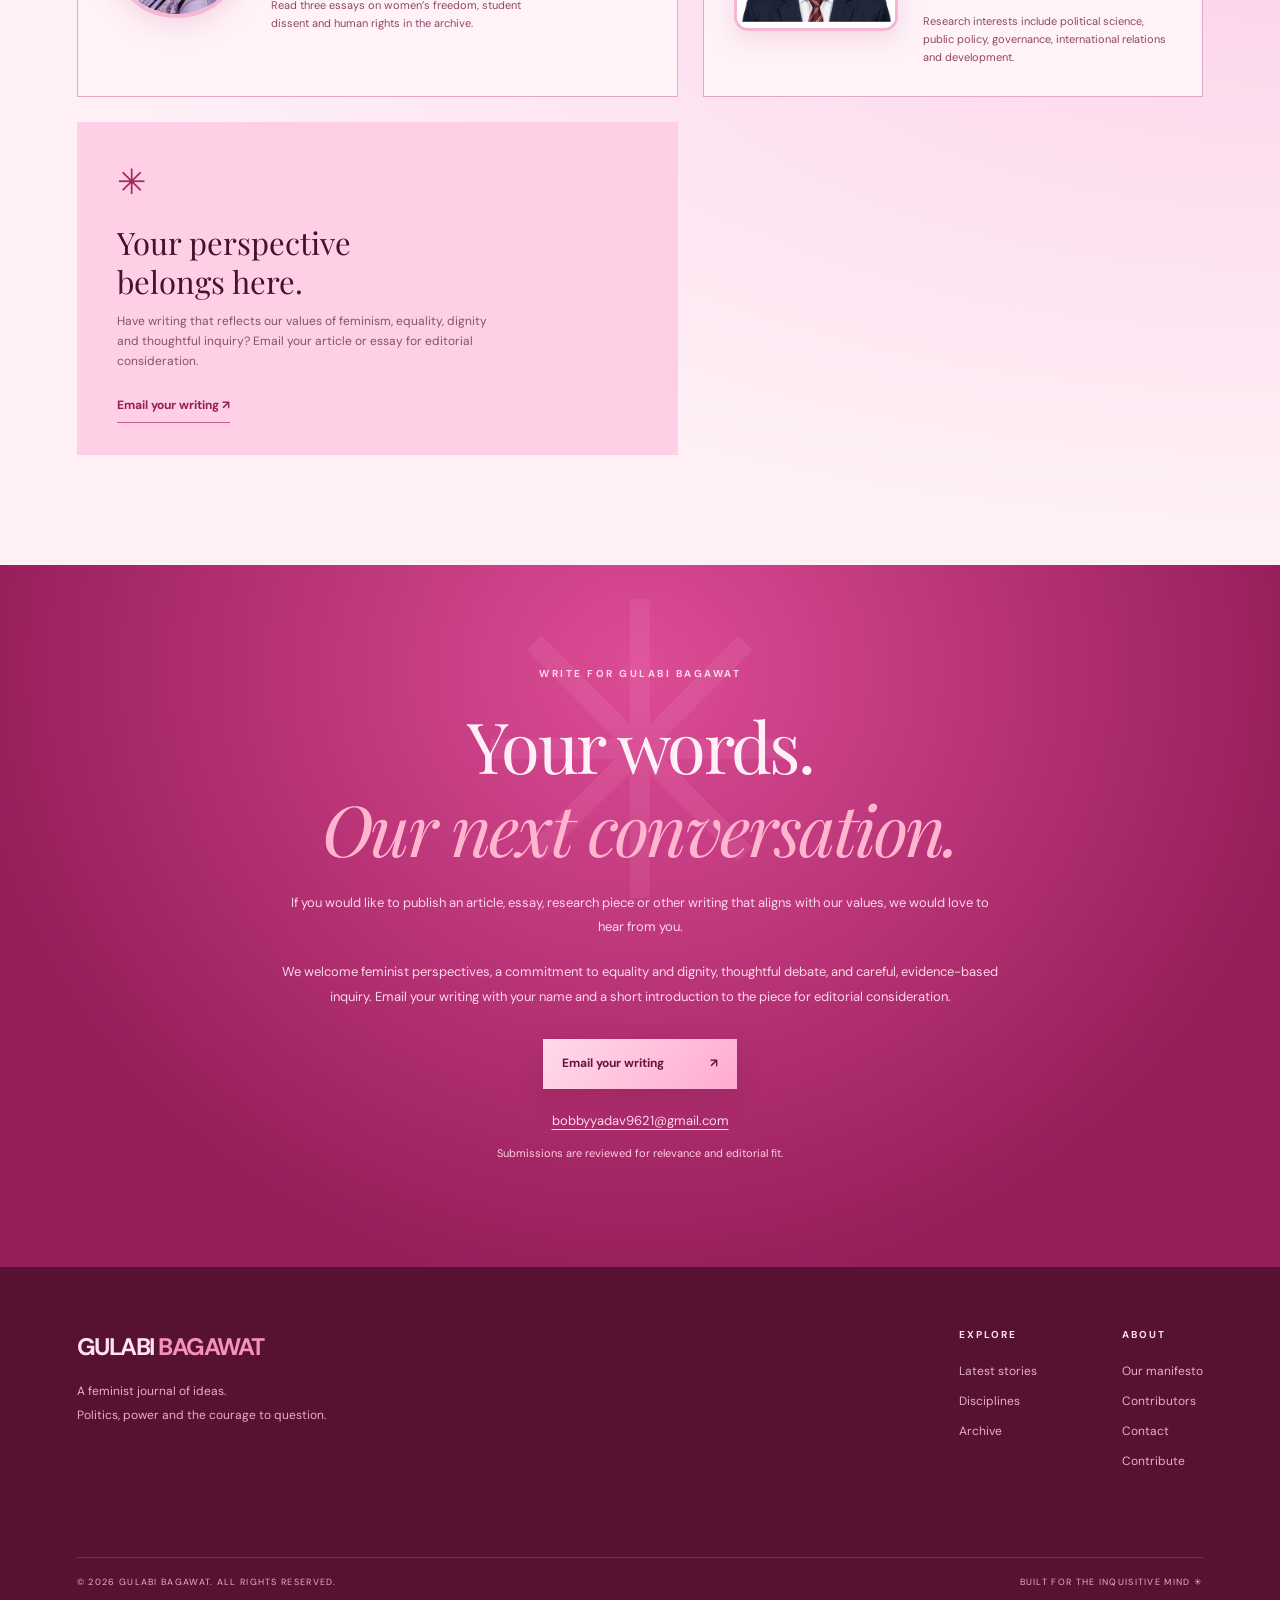
==== commit 50bc2d1f: "Show full Nitesh founding contributor portrait" ====
--- a/index.html
+++ b/index.html
@@ -6,5 +6,5 @@
 <section class="discipline-section" id="fields"><div class="section section-inner"><div class="section-top on-dark"><div><span class="eyebrow">02 / FIELDS OF INQUIRY</span><h2>Many disciplines.<br><em>One curious mind.</em></h2></div><p>Politics never exists in isolation. Follow the threads that connect states, societies, histories, economies and ideas.</p></div><div class="discipline-grid"><a href="articles.html" data-category="Political Theory"><span class="discipline-num">01</span><span class="discipline-symbol">◈</span><strong>Political Theory</strong><small>Power, justice, liberty, ideology</small><span class="discipline-arrow">↗</span></a><a href="articles.html" data-category="Geopolitics"><span class="discipline-num">02</span><span class="discipline-symbol">◎</span><strong>Geopolitics &amp; IR</strong><small>World order, diplomacy, conflict</small><span class="discipline-arrow">↗</span></a><a href="articles.html" data-category="Public Policy"><span class="discipline-num">03</span><span class="discipline-symbol">▤</span><strong>Public Policy</strong><small>Institutions, governance, welfare</small><span class="discipline-arrow">↗</span></a><a href="articles.html" data-category="Society &amp; Culture"><span class="discipline-num">04</span><span class="discipline-symbol">✳</span><strong>Society &amp; Culture</strong><small>Identity, history, movements</small><span class="discipline-arrow">↗</span></a><a href="articles.html" data-category="Political Economy"><span class="discipline-num">05</span><span class="discipline-symbol">⌁</span><strong>Political Economy</strong><small>Labour, markets, inequality</small><span class="discipline-arrow">↗</span></a><a href="articles.html" data-category="Case Studies"><span class="discipline-num">06</span><span class="discipline-symbol">⌗</span><strong>Case Studies</strong><small>Evidence from the real world</small><span class="discipline-arrow">↗</span></a></div></div></section>
 <section class="section archive" id="library"><div class="section-top"><div><span class="eyebrow">03 / THE READING ROOM</span><h2>Explore the <em>archive.</em></h2></div><p>Browse essays, research papers, short reflections and case studies. New voices and new questions are always welcome.</p></div><div class="archive-tools"><div class="filters" role="group" aria-label="Filter publications"><button class="filter active" data-filter="All">All works</button><button class="filter" data-filter="Article">Articles</button><button class="filter" data-filter="Research Paper">Research papers</button><button class="filter" data-filter="Case Study">Case studies</button><button class="filter" data-filter="Daily Idea">Daily ideas</button></div><label class="search-wrap"><span>⌕</span><input id="searchInput" type="search" placeholder="Search the archive..." aria-label="Search publications"></label></div><div class="archive-grid" id="archiveGrid"></div><p id="noResults" class="no-results" hidden>No matching pieces found. Try a different search or filter.</p><div class="archive-footer"><span>AN EVER-GROWING LIBRARY OF IDEAS</span><span id="itemCount">0 WORKS</span></div></section>
 <section class="vision" id="about"><div class="vision-image"><img loading="lazy" src="human-solidarity.webp" alt="Illustrated hands holding the world in solidarity"><div class="vision-image-label">THE WORLD IS NEVER ONE STORY.</div></div><div class="vision-copy"><span class="eyebrow">04 / OUR MANIFESTO</span><h2>Not a quiet corner.<br><em>A pink rebellion.</em></h2><p>Gulabi Bagawat is envisioned as an independent platform for rigorous but accessible political inquiry. We believe compelling ideas can come from emerging scholars, young writers and engaged citizens—not only established institutions.</p><p>Our feminist lens asks who holds power, whose knowledge counts and which voices are left outside the room. We welcome careful research, principled debate and interdisciplinary inquiry across political science, history, sociology and international relations.</p><div class="vision-values"><span>INDEPENDENT THINKING</span><span>INTERDISCIPLINARY LENS</span><span>OPEN CONVERSATION</span></div></div></section>
-<section class="section contributors" id="contributors"><div class="section-top"><div><span class="eyebrow">05 / THE PEOPLE BEHIND THE IDEAS</span><h2>Meet the <em>contributors.</em></h2></div><p>An emerging collective of curious minds. We begin with one contributor and leave the door open for more.</p></div><div class="contributor-layout"><div class="contributor-card"><img src="soumya-sharma.jpeg" alt="Soumya Sharma, founding contributor" class="contributor-photo" loading="lazy" width="138" height="138" style="width:138px;height:138px;min-width:138px;object-fit:cover;object-position:50% 38%;border-radius:50%;border:4px solid #f6b6d4;box-shadow:0 8px 26px #bd50862b"><div><span class="eyebrow">FOUNDING CONTRIBUTOR</span><h3>Soumya Sharma</h3><p>Writer &amp; emerging researcher</p><span class="profile-note">Read three essays on women’s freedom, student dissent and human rights in the archive.</span></div><span class="member-arrow">↗</span></div><div class="contributor-card"><img src="nitesh-kumar-yadav-profile.svg" alt="Nitesh Kumar Yadav" class="contributor-photo" loading="lazy" width="138" height="138" style="width:138px;height:138px;min-width:138px;object-fit:cover;border-radius:50%;border:4px solid #f6b6d4;box-shadow:0 8px 26px #bd50862b"><div><span class="eyebrow">FOUNDING CONTRIBUTOR</span><h3>Nitesh Kumar Yadav</h3><p>Master’s in Political Science · Researcher</p><span class="profile-note">Research interests include political science, public policy, governance, international relations and development.</span></div><span class="member-arrow">↗</span></div><div class="join-card"><span class="join-star">✳</span><h3>Your perspective<br>belongs here.</h3><p>Have writing that reflects our values of feminism, equality, dignity and thoughtful inquiry? Email your article or essay for editorial consideration.</p><a href="mailto:bobbyyadav9621@gmail.com?subject=Submission%20to%20Gulabi%20Bagawat&amp;body=Hello%20Gulabi%20Bagawat%2C%0A%0AI%20would%20like%20to%20submit%20my%20writing%20for%20your%20consideration.%0A%0ATitle%3A%0AAuthor%20name%3A%0AShort%20introduction%20to%20the%20piece%3A%0AHow%20it%20aligns%20with%20your%20values%3A%0A%0AI%20have%20attached%20my%20article%20or%20included%20a%20link%20below.%0A%0AThank%20you%2C%0A" class="join-link">Email your writing ↗</a></div></div></section>
+<section class="section contributors" id="contributors"><div class="section-top"><div><span class="eyebrow">05 / THE PEOPLE BEHIND THE IDEAS</span><h2>Meet the <em>contributors.</em></h2></div><p>An emerging collective of curious minds. We begin with one contributor and leave the door open for more.</p></div><div class="contributor-layout"><div class="contributor-card"><img src="soumya-sharma.jpeg" alt="Soumya Sharma, founding contributor" class="contributor-photo" loading="lazy" width="138" height="138" style="width:138px;height:138px;min-width:138px;object-fit:cover;object-position:50% 38%;border-radius:50%;border:4px solid #f6b6d4;box-shadow:0 8px 26px #bd50862b"><div><span class="eyebrow">FOUNDING CONTRIBUTOR</span><h3>Soumya Sharma</h3><p>Writer &amp; emerging researcher</p><span class="profile-note">Read three essays on women’s freedom, student dissent and human rights in the archive.</span></div><span class="member-arrow">↗</span></div><div class="contributor-card"><img src="nitesh-kumar-yadav-profile.svg" alt="Full portrait of Nitesh Kumar Yadav" class="contributor-photo" loading="lazy" width="138" height="138" style="width:164px;height:164px;min-width:164px;object-fit:contain;object-position:center;background:#fff;border-radius:14px;border:3px solid #f6b6d4;box-shadow:0 8px 26px #bd50862b"><div><span class="eyebrow">FOUNDING CONTRIBUTOR</span><h3>Nitesh Kumar Yadav</h3><p>Master’s in Political Science · Researcher</p><span class="profile-note">Research interests include political science, public policy, governance, international relations and development.</span></div><span class="member-arrow">↗</span></div><div class="join-card"><span class="join-star">✳</span><h3>Your perspective<br>belongs here.</h3><p>Have writing that reflects our values of feminism, equality, dignity and thoughtful inquiry? Email your article or essay for editorial consideration.</p><a href="mailto:bobbyyadav9621@gmail.com?subject=Submission%20to%20Gulabi%20Bagawat&amp;body=Hello%20Gulabi%20Bagawat%2C%0A%0AI%20would%20like%20to%20submit%20my%20writing%20for%20your%20consideration.%0A%0ATitle%3A%0AAuthor%20name%3A%0AShort%20introduction%20to%20the%20piece%3A%0AHow%20it%20aligns%20with%20your%20values%3A%0A%0AI%20have%20attached%20my%20article%20or%20included%20a%20link%20below.%0A%0AThank%20you%2C%0A" class="join-link">Email your writing ↗</a></div></div></section>
 <section class="closing contribution-section" id="contribute" aria-labelledby="contribute-title"><div class="closing-art" aria-hidden="true">✳</div><span class="eyebrow">WRITE FOR GULABI BAGAWAT</span><h2 id="contribute-title">Your words.<br><em>Our next conversation.</em></h2><p>If you would like to publish an article, essay, research piece or other writing that aligns with our values, we would love to hear from you.</p><p>We welcome feminist perspectives, a commitment to equality and dignity, thoughtful debate, and careful, evidence-based inquiry. Email your writing with your name and a short introduction to the piece for editorial consideration.</p><a href="mailto:bobbyyadav9621@gmail.com?subject=Submission%20to%20Gulabi%20Bagawat&amp;body=Hello%20Gulabi%20Bagawat%2C%0A%0AI%20would%20like%20to%20submit%20my%20writing%20for%20your%20consideration.%0A%0ATitle%3A%0AAuthor%20name%3A%0AShort%20introduction%20to%20the%20piece%3A%0AHow%20it%20aligns%20with%20your%20values%3A%0A%0AI%20have%20attached%20my%20article%20or%20included%20a%20link%20below.%0A%0AThank%20you%2C%0A" class="button-primary">Email your writing <span aria-hidden="true">↗</span></a><p class="contribution-email"><a href="mailto:bobbyyadav9621@gmail.com">bobbyyadav9621@gmail.com</a></p><small>Submissions are reviewed for relevance and editorial fit.</small></section></main><footer><div class="footer-main"><div class="footer-brand">GULABI<span> BAGAWAT</span><p>A feminist journal of ideas.<br>Politics, power and the courage to question.</p></div><div class="footer-links"><div><strong>EXPLORE</strong><a href="#discover">Latest stories</a><a href="disciplines.html">Disciplines</a><a href="articles.html">Archive</a></div><div><strong>ABOUT</strong><a href="about.html">Our manifesto</a><a href="#contributors">Contributors</a><a href="mailto:bobbyyadav9621@gmail.com">Contact</a><a href="index.html#contribute">Contribute</a></div></div></div><div class="footer-bottom"><span>© <span id="year">2026</span> GULABI BAGAWAT. ALL RIGHTS RESERVED.</span><span>BUILT FOR THE INQUISITIVE MIND ✳</span></div></footer><dialog id="articleDialog"><button class="dialog-close" id="dialogClose" aria-label="Close article">✕</button><div id="dialogContent"></div></dialog><script src="content.js?v=2"></script><script src="app.js?v=2"></script><script src="motion.js"></script></body></html>
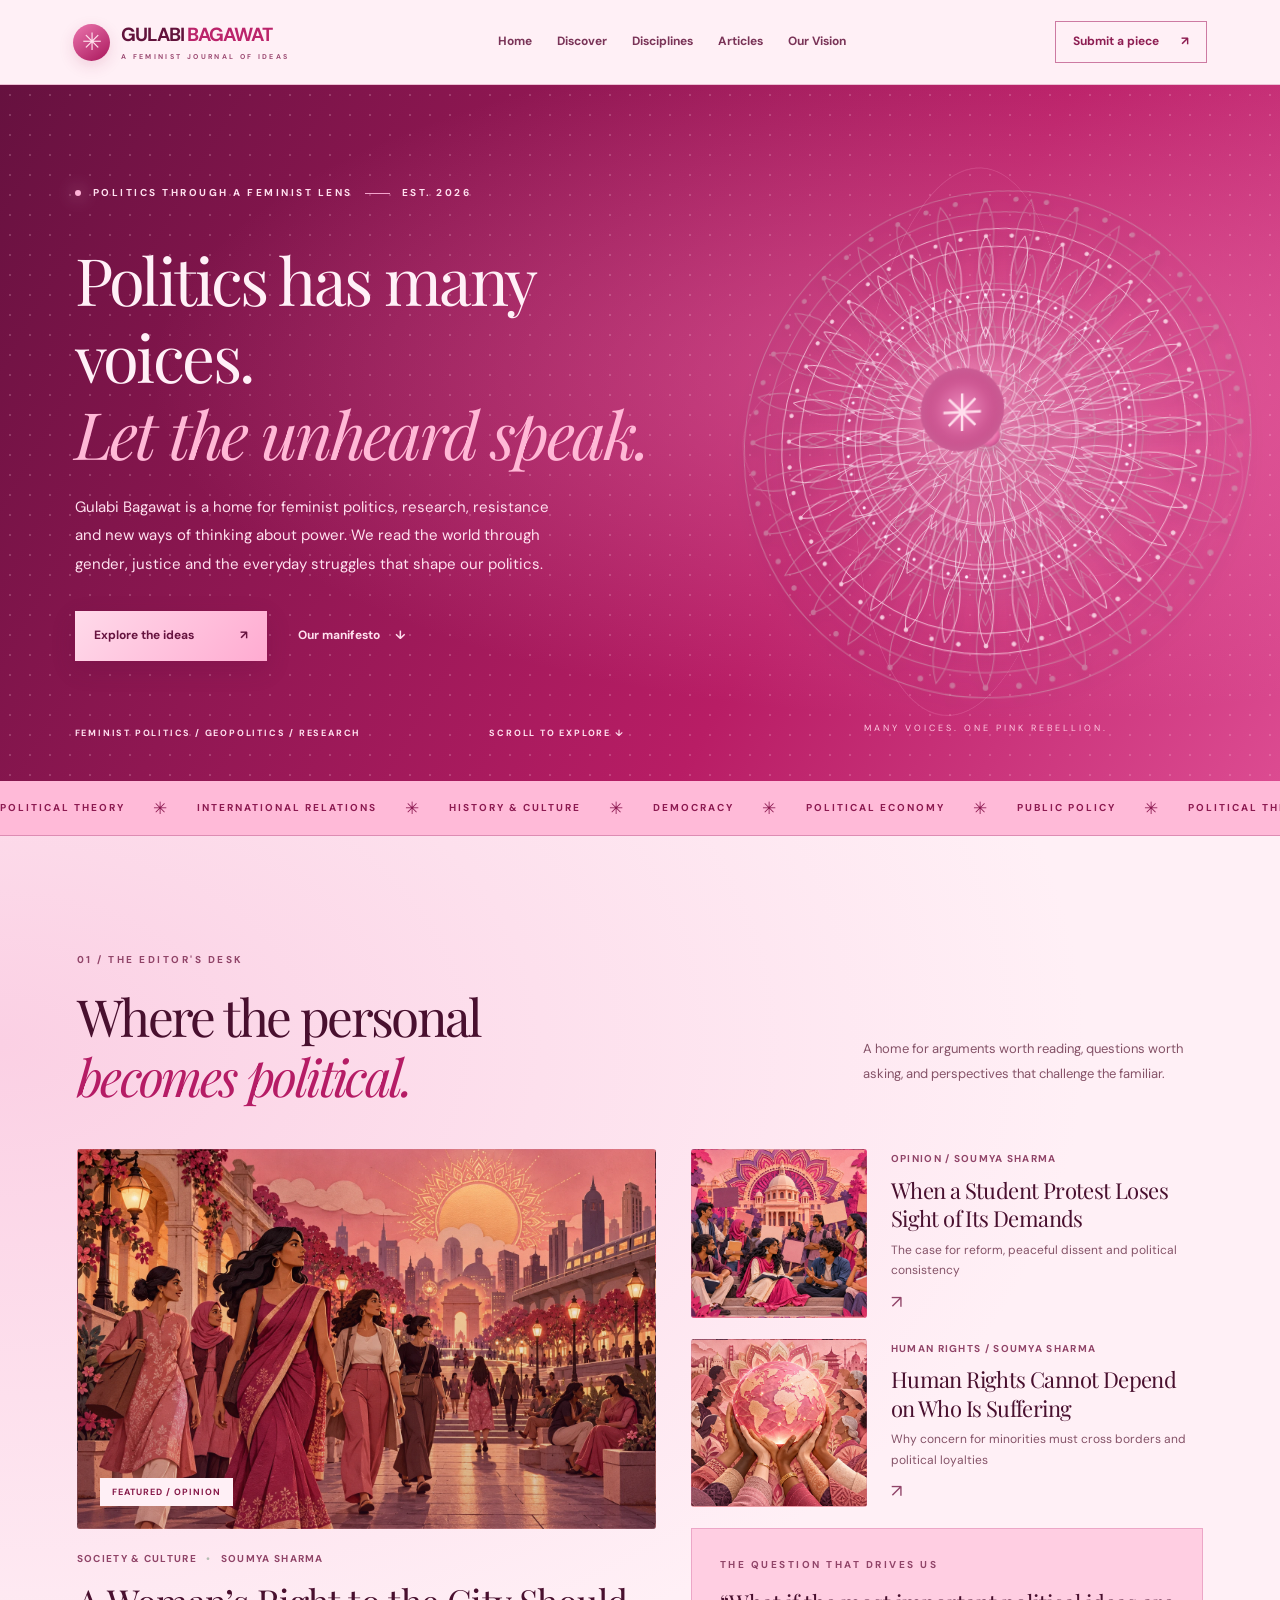
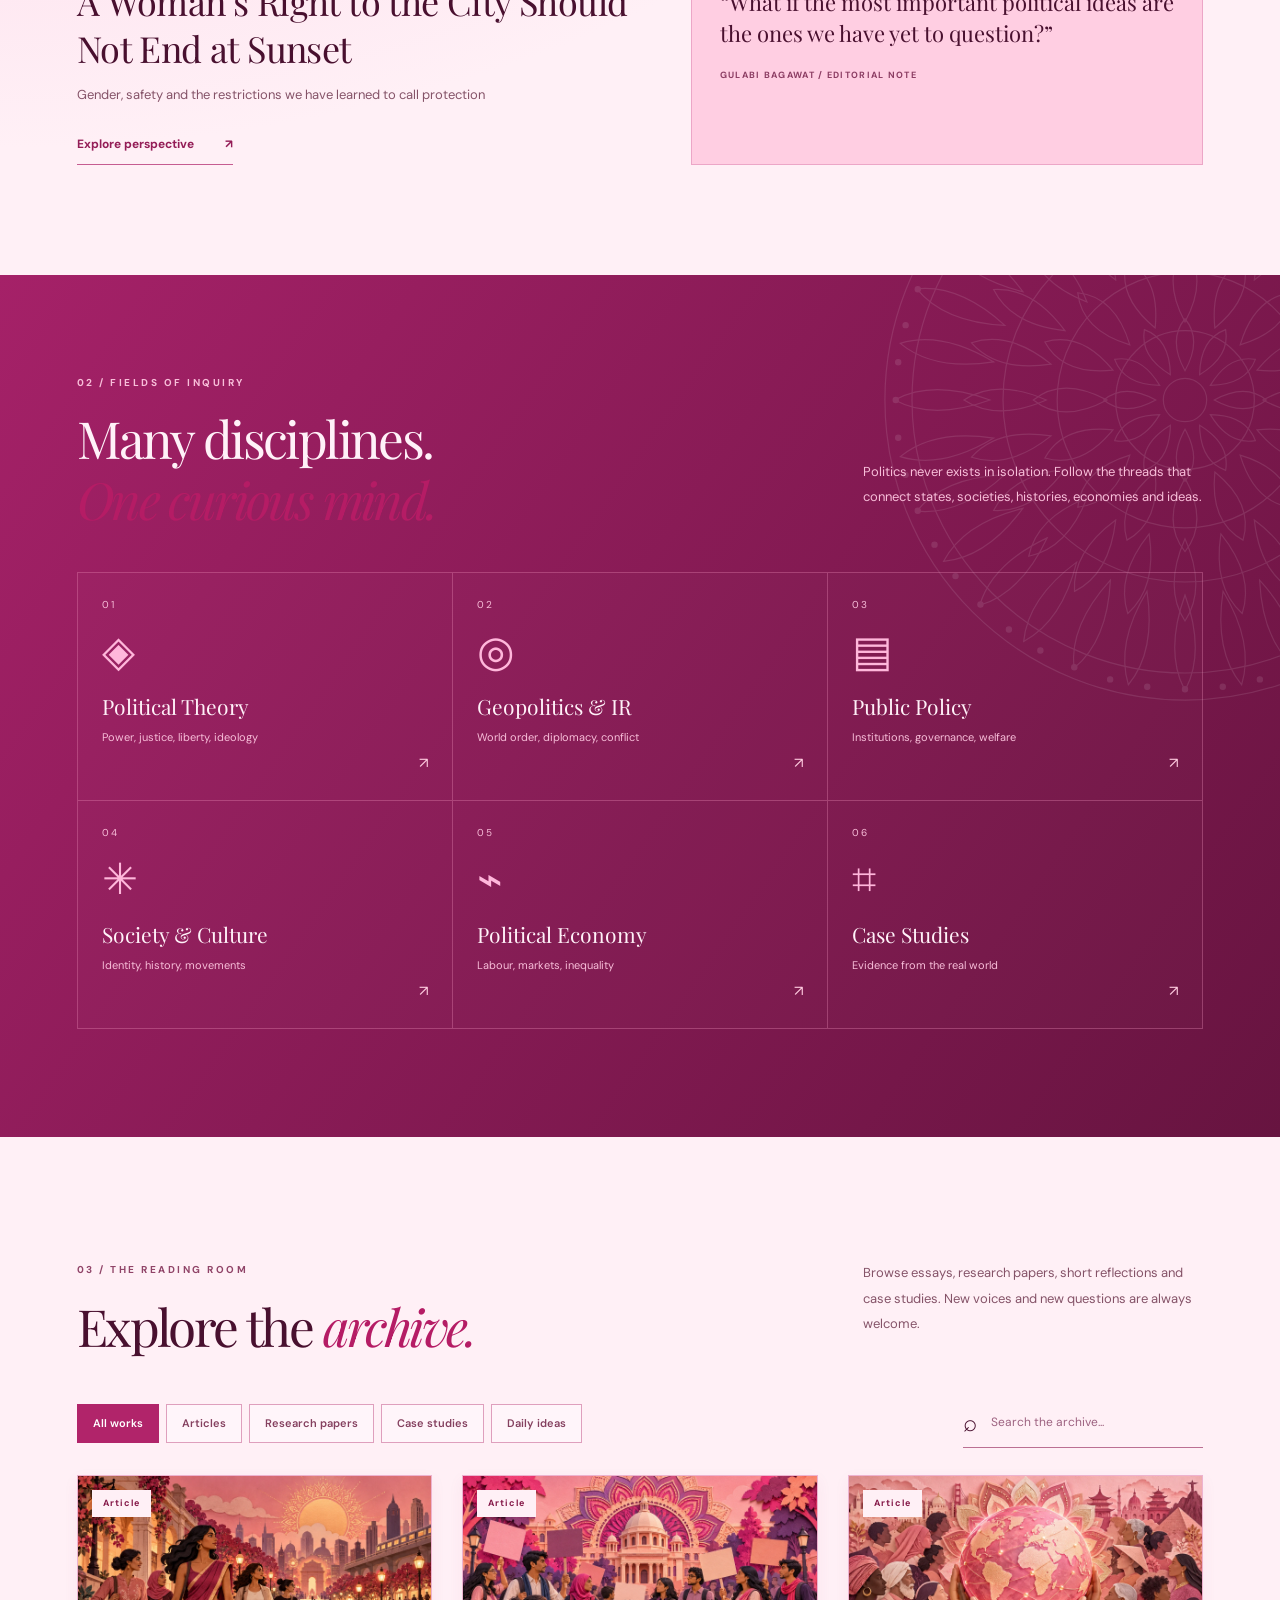
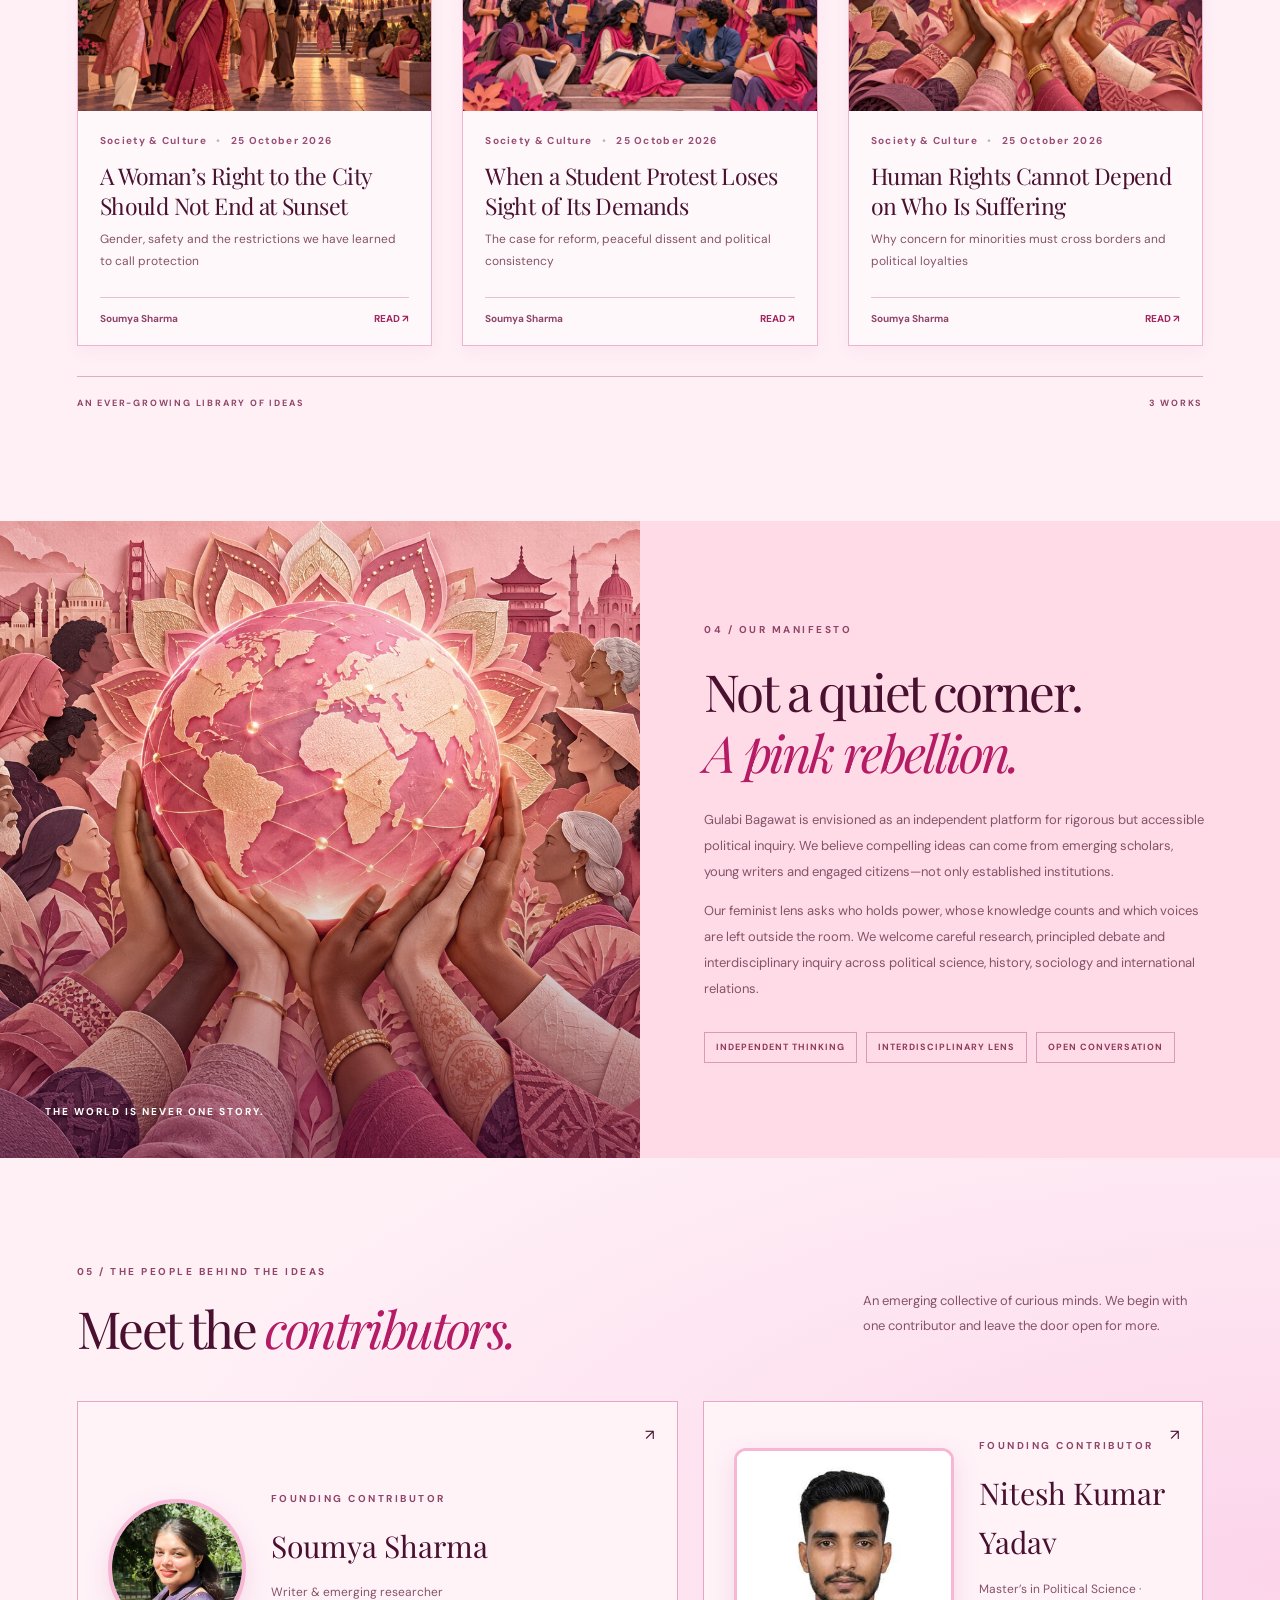
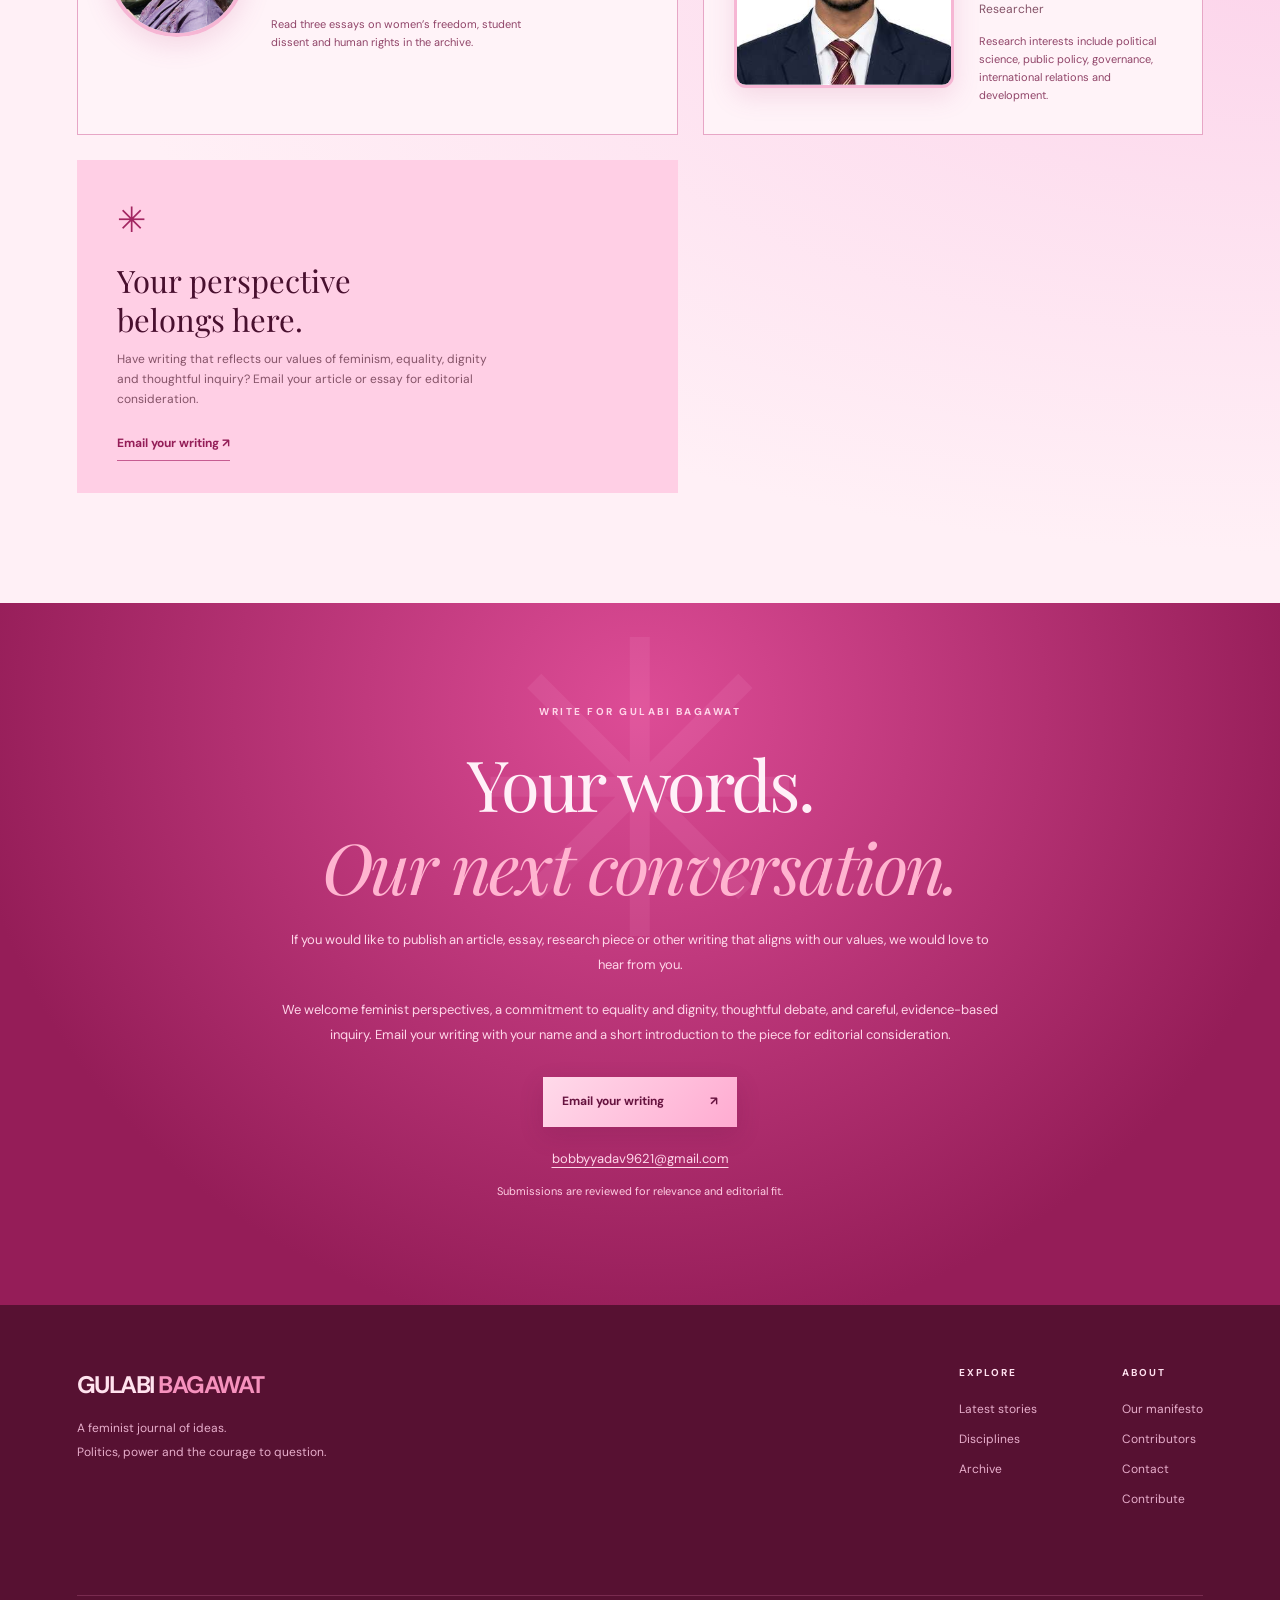
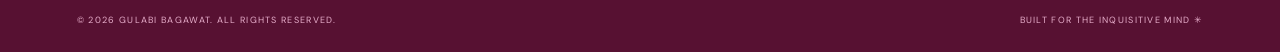
==== commit 54a78a60: "Improve Nitesh contributor portrait visibility and full framing" ====
--- a/index.html
+++ b/index.html
@@ -6,5 +6,5 @@
 <section class="discipline-section" id="fields"><div class="section section-inner"><div class="section-top on-dark"><div><span class="eyebrow">02 / FIELDS OF INQUIRY</span><h2>Many disciplines.<br><em>One curious mind.</em></h2></div><p>Politics never exists in isolation. Follow the threads that connect states, societies, histories, economies and ideas.</p></div><div class="discipline-grid"><a href="articles.html" data-category="Political Theory"><span class="discipline-num">01</span><span class="discipline-symbol">◈</span><strong>Political Theory</strong><small>Power, justice, liberty, ideology</small><span class="discipline-arrow">↗</span></a><a href="articles.html" data-category="Geopolitics"><span class="discipline-num">02</span><span class="discipline-symbol">◎</span><strong>Geopolitics &amp; IR</strong><small>World order, diplomacy, conflict</small><span class="discipline-arrow">↗</span></a><a href="articles.html" data-category="Public Policy"><span class="discipline-num">03</span><span class="discipline-symbol">▤</span><strong>Public Policy</strong><small>Institutions, governance, welfare</small><span class="discipline-arrow">↗</span></a><a href="articles.html" data-category="Society &amp; Culture"><span class="discipline-num">04</span><span class="discipline-symbol">✳</span><strong>Society &amp; Culture</strong><small>Identity, history, movements</small><span class="discipline-arrow">↗</span></a><a href="articles.html" data-category="Political Economy"><span class="discipline-num">05</span><span class="discipline-symbol">⌁</span><strong>Political Economy</strong><small>Labour, markets, inequality</small><span class="discipline-arrow">↗</span></a><a href="articles.html" data-category="Case Studies"><span class="discipline-num">06</span><span class="discipline-symbol">⌗</span><strong>Case Studies</strong><small>Evidence from the real world</small><span class="discipline-arrow">↗</span></a></div></div></section>
 <section class="section archive" id="library"><div class="section-top"><div><span class="eyebrow">03 / THE READING ROOM</span><h2>Explore the <em>archive.</em></h2></div><p>Browse essays, research papers, short reflections and case studies. New voices and new questions are always welcome.</p></div><div class="archive-tools"><div class="filters" role="group" aria-label="Filter publications"><button class="filter active" data-filter="All">All works</button><button class="filter" data-filter="Article">Articles</button><button class="filter" data-filter="Research Paper">Research papers</button><button class="filter" data-filter="Case Study">Case studies</button><button class="filter" data-filter="Daily Idea">Daily ideas</button></div><label class="search-wrap"><span>⌕</span><input id="searchInput" type="search" placeholder="Search the archive..." aria-label="Search publications"></label></div><div class="archive-grid" id="archiveGrid"></div><p id="noResults" class="no-results" hidden>No matching pieces found. Try a different search or filter.</p><div class="archive-footer"><span>AN EVER-GROWING LIBRARY OF IDEAS</span><span id="itemCount">0 WORKS</span></div></section>
 <section class="vision" id="about"><div class="vision-image"><img loading="lazy" src="human-solidarity.webp" alt="Illustrated hands holding the world in solidarity"><div class="vision-image-label">THE WORLD IS NEVER ONE STORY.</div></div><div class="vision-copy"><span class="eyebrow">04 / OUR MANIFESTO</span><h2>Not a quiet corner.<br><em>A pink rebellion.</em></h2><p>Gulabi Bagawat is envisioned as an independent platform for rigorous but accessible political inquiry. We believe compelling ideas can come from emerging scholars, young writers and engaged citizens—not only established institutions.</p><p>Our feminist lens asks who holds power, whose knowledge counts and which voices are left outside the room. We welcome careful research, principled debate and interdisciplinary inquiry across political science, history, sociology and international relations.</p><div class="vision-values"><span>INDEPENDENT THINKING</span><span>INTERDISCIPLINARY LENS</span><span>OPEN CONVERSATION</span></div></div></section>
-<section class="section contributors" id="contributors"><div class="section-top"><div><span class="eyebrow">05 / THE PEOPLE BEHIND THE IDEAS</span><h2>Meet the <em>contributors.</em></h2></div><p>An emerging collective of curious minds. We begin with one contributor and leave the door open for more.</p></div><div class="contributor-layout"><div class="contributor-card"><img src="soumya-sharma.jpeg" alt="Soumya Sharma, founding contributor" class="contributor-photo" loading="lazy" width="138" height="138" style="width:138px;height:138px;min-width:138px;object-fit:cover;object-position:50% 38%;border-radius:50%;border:4px solid #f6b6d4;box-shadow:0 8px 26px #bd50862b"><div><span class="eyebrow">FOUNDING CONTRIBUTOR</span><h3>Soumya Sharma</h3><p>Writer &amp; emerging researcher</p><span class="profile-note">Read three essays on women’s freedom, student dissent and human rights in the archive.</span></div><span class="member-arrow">↗</span></div><div class="contributor-card"><img src="nitesh-kumar-yadav-profile.svg" alt="Full portrait of Nitesh Kumar Yadav" class="contributor-photo" loading="lazy" width="138" height="138" style="width:164px;height:164px;min-width:164px;object-fit:contain;object-position:center;background:#fff;border-radius:14px;border:3px solid #f6b6d4;box-shadow:0 8px 26px #bd50862b"><div><span class="eyebrow">FOUNDING CONTRIBUTOR</span><h3>Nitesh Kumar Yadav</h3><p>Master’s in Political Science · Researcher</p><span class="profile-note">Research interests include political science, public policy, governance, international relations and development.</span></div><span class="member-arrow">↗</span></div><div class="join-card"><span class="join-star">✳</span><h3>Your perspective<br>belongs here.</h3><p>Have writing that reflects our values of feminism, equality, dignity and thoughtful inquiry? Email your article or essay for editorial consideration.</p><a href="mailto:bobbyyadav9621@gmail.com?subject=Submission%20to%20Gulabi%20Bagawat&amp;body=Hello%20Gulabi%20Bagawat%2C%0A%0AI%20would%20like%20to%20submit%20my%20writing%20for%20your%20consideration.%0A%0ATitle%3A%0AAuthor%20name%3A%0AShort%20introduction%20to%20the%20piece%3A%0AHow%20it%20aligns%20with%20your%20values%3A%0A%0AI%20have%20attached%20my%20article%20or%20included%20a%20link%20below.%0A%0AThank%20you%2C%0A" class="join-link">Email your writing ↗</a></div></div></section>
+<section class="section contributors" id="contributors"><div class="section-top"><div><span class="eyebrow">05 / THE PEOPLE BEHIND THE IDEAS</span><h2>Meet the <em>contributors.</em></h2></div><p>An emerging collective of curious minds. We begin with one contributor and leave the door open for more.</p></div><div class="contributor-layout"><div class="contributor-card"><img src="soumya-sharma.jpeg" alt="Soumya Sharma, founding contributor" class="contributor-photo" loading="lazy" width="138" height="138" style="width:138px;height:138px;min-width:138px;object-fit:cover;object-position:50% 38%;border-radius:50%;border:4px solid #f6b6d4;box-shadow:0 8px 26px #bd50862b"><div><span class="eyebrow">FOUNDING CONTRIBUTOR</span><h3>Soumya Sharma</h3><p>Writer &amp; emerging researcher</p><span class="profile-note">Read three essays on women’s freedom, student dissent and human rights in the archive.</span></div><span class="member-arrow">↗</span></div><div class="contributor-card"><img src="nitesh-kumar-yadav-profile.svg?v=2" alt="Nitesh Kumar Yadav, founding contributor" class="contributor-photo" loading="eager" width="220" height="240" style="display:block;width:220px;height:240px;min-width:220px;max-width:100%;object-fit:cover;object-position:center center;background:#fff;border-radius:12px;border:3px solid #f6b6d4;box-shadow:0 8px 26px #bd50862b"><div><span class="eyebrow">FOUNDING CONTRIBUTOR</span><h3>Nitesh Kumar Yadav</h3><p>Master’s in Political Science · Researcher</p><span class="profile-note">Research interests include political science, public policy, governance, international relations and development.</span></div><span class="member-arrow">↗</span></div><div class="join-card"><span class="join-star">✳</span><h3>Your perspective<br>belongs here.</h3><p>Have writing that reflects our values of feminism, equality, dignity and thoughtful inquiry? Email your article or essay for editorial consideration.</p><a href="mailto:bobbyyadav9621@gmail.com?subject=Submission%20to%20Gulabi%20Bagawat&amp;body=Hello%20Gulabi%20Bagawat%2C%0A%0AI%20would%20like%20to%20submit%20my%20writing%20for%20your%20consideration.%0A%0ATitle%3A%0AAuthor%20name%3A%0AShort%20introduction%20to%20the%20piece%3A%0AHow%20it%20aligns%20with%20your%20values%3A%0A%0AI%20have%20attached%20my%20article%20or%20included%20a%20link%20below.%0A%0AThank%20you%2C%0A" class="join-link">Email your writing ↗</a></div></div></section>
 <section class="closing contribution-section" id="contribute" aria-labelledby="contribute-title"><div class="closing-art" aria-hidden="true">✳</div><span class="eyebrow">WRITE FOR GULABI BAGAWAT</span><h2 id="contribute-title">Your words.<br><em>Our next conversation.</em></h2><p>If you would like to publish an article, essay, research piece or other writing that aligns with our values, we would love to hear from you.</p><p>We welcome feminist perspectives, a commitment to equality and dignity, thoughtful debate, and careful, evidence-based inquiry. Email your writing with your name and a short introduction to the piece for editorial consideration.</p><a href="mailto:bobbyyadav9621@gmail.com?subject=Submission%20to%20Gulabi%20Bagawat&amp;body=Hello%20Gulabi%20Bagawat%2C%0A%0AI%20would%20like%20to%20submit%20my%20writing%20for%20your%20consideration.%0A%0ATitle%3A%0AAuthor%20name%3A%0AShort%20introduction%20to%20the%20piece%3A%0AHow%20it%20aligns%20with%20your%20values%3A%0A%0AI%20have%20attached%20my%20article%20or%20included%20a%20link%20below.%0A%0AThank%20you%2C%0A" class="button-primary">Email your writing <span aria-hidden="true">↗</span></a><p class="contribution-email"><a href="mailto:bobbyyadav9621@gmail.com">bobbyyadav9621@gmail.com</a></p><small>Submissions are reviewed for relevance and editorial fit.</small></section></main><footer><div class="footer-main"><div class="footer-brand">GULABI<span> BAGAWAT</span><p>A feminist journal of ideas.<br>Politics, power and the courage to question.</p></div><div class="footer-links"><div><strong>EXPLORE</strong><a href="#discover">Latest stories</a><a href="disciplines.html">Disciplines</a><a href="articles.html">Archive</a></div><div><strong>ABOUT</strong><a href="about.html">Our manifesto</a><a href="#contributors">Contributors</a><a href="mailto:bobbyyadav9621@gmail.com">Contact</a><a href="index.html#contribute">Contribute</a></div></div></div><div class="footer-bottom"><span>© <span id="year">2026</span> GULABI BAGAWAT. ALL RIGHTS RESERVED.</span><span>BUILT FOR THE INQUISITIVE MIND ✳</span></div></footer><dialog id="articleDialog"><button class="dialog-close" id="dialogClose" aria-label="Close article">✕</button><div id="dialogContent"></div></dialog><script src="content.js?v=2"></script><script src="app.js?v=2"></script><script src="motion.js"></script></body></html>
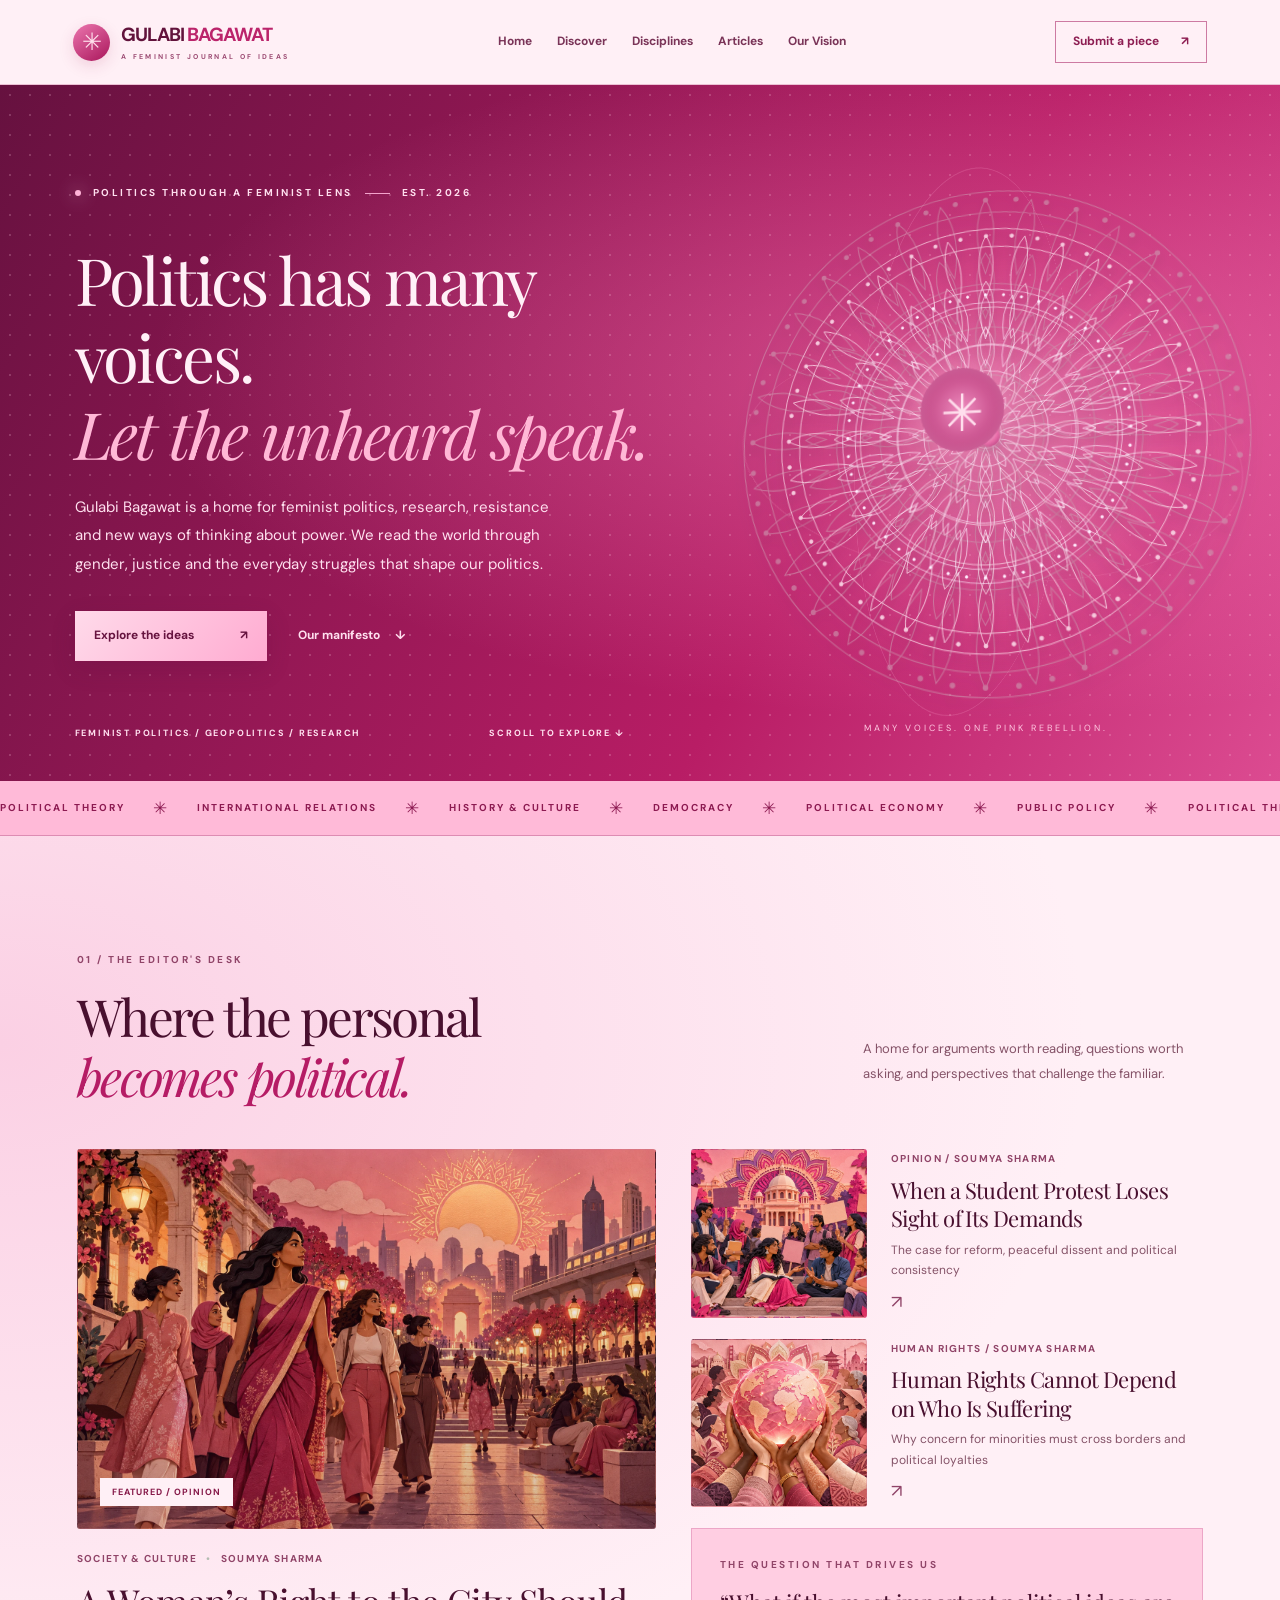
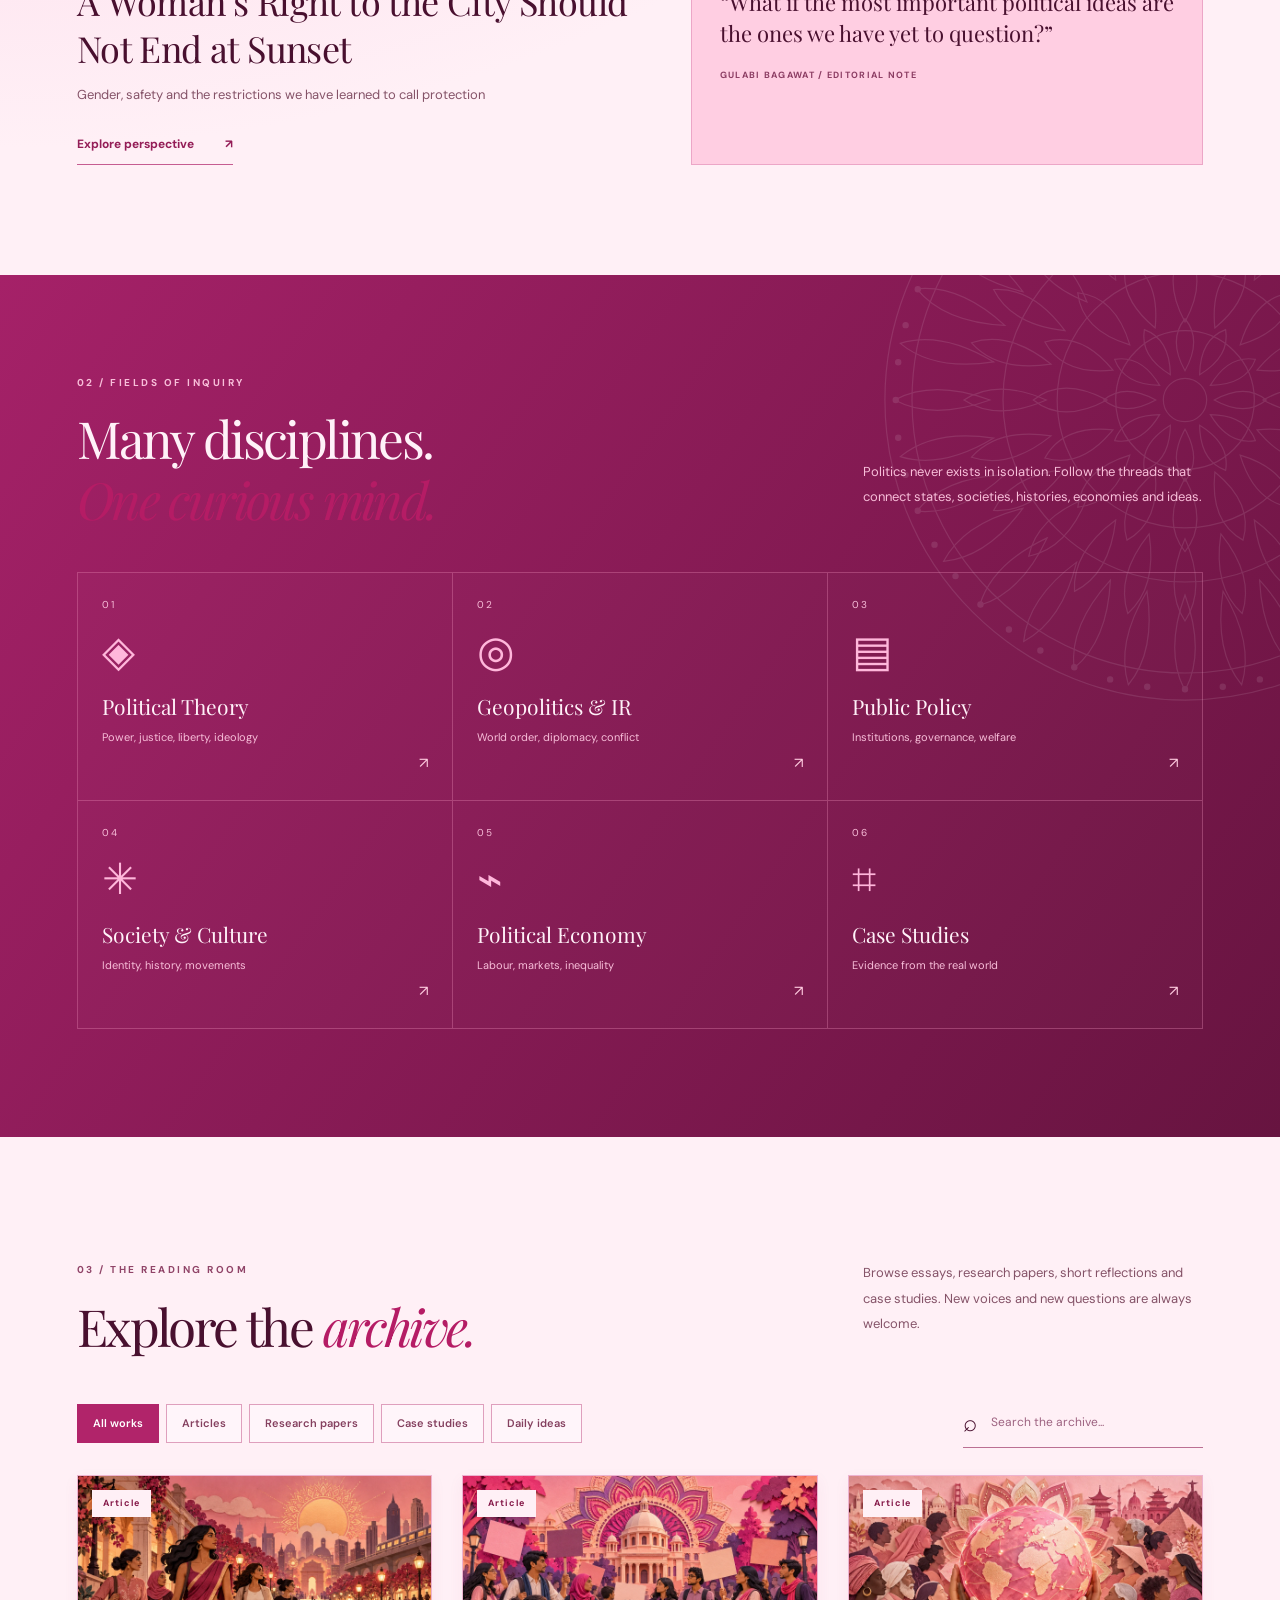
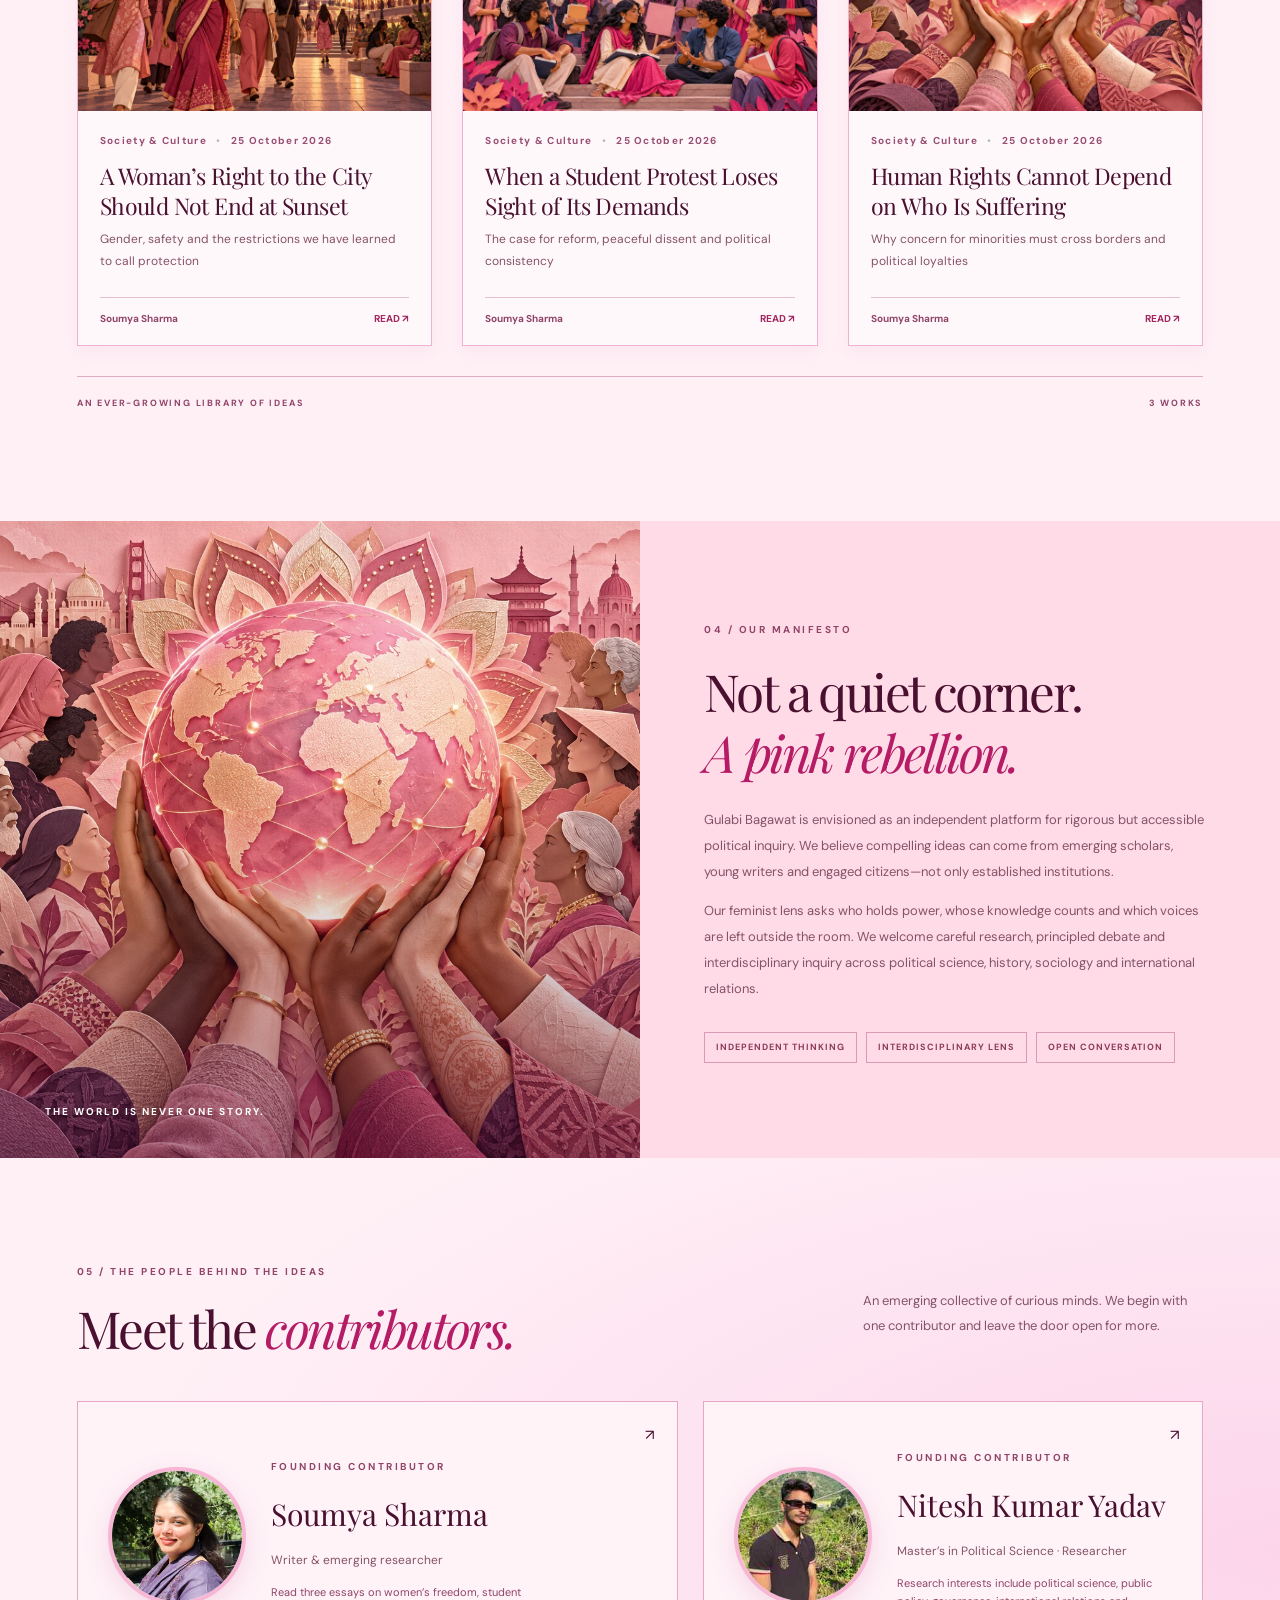
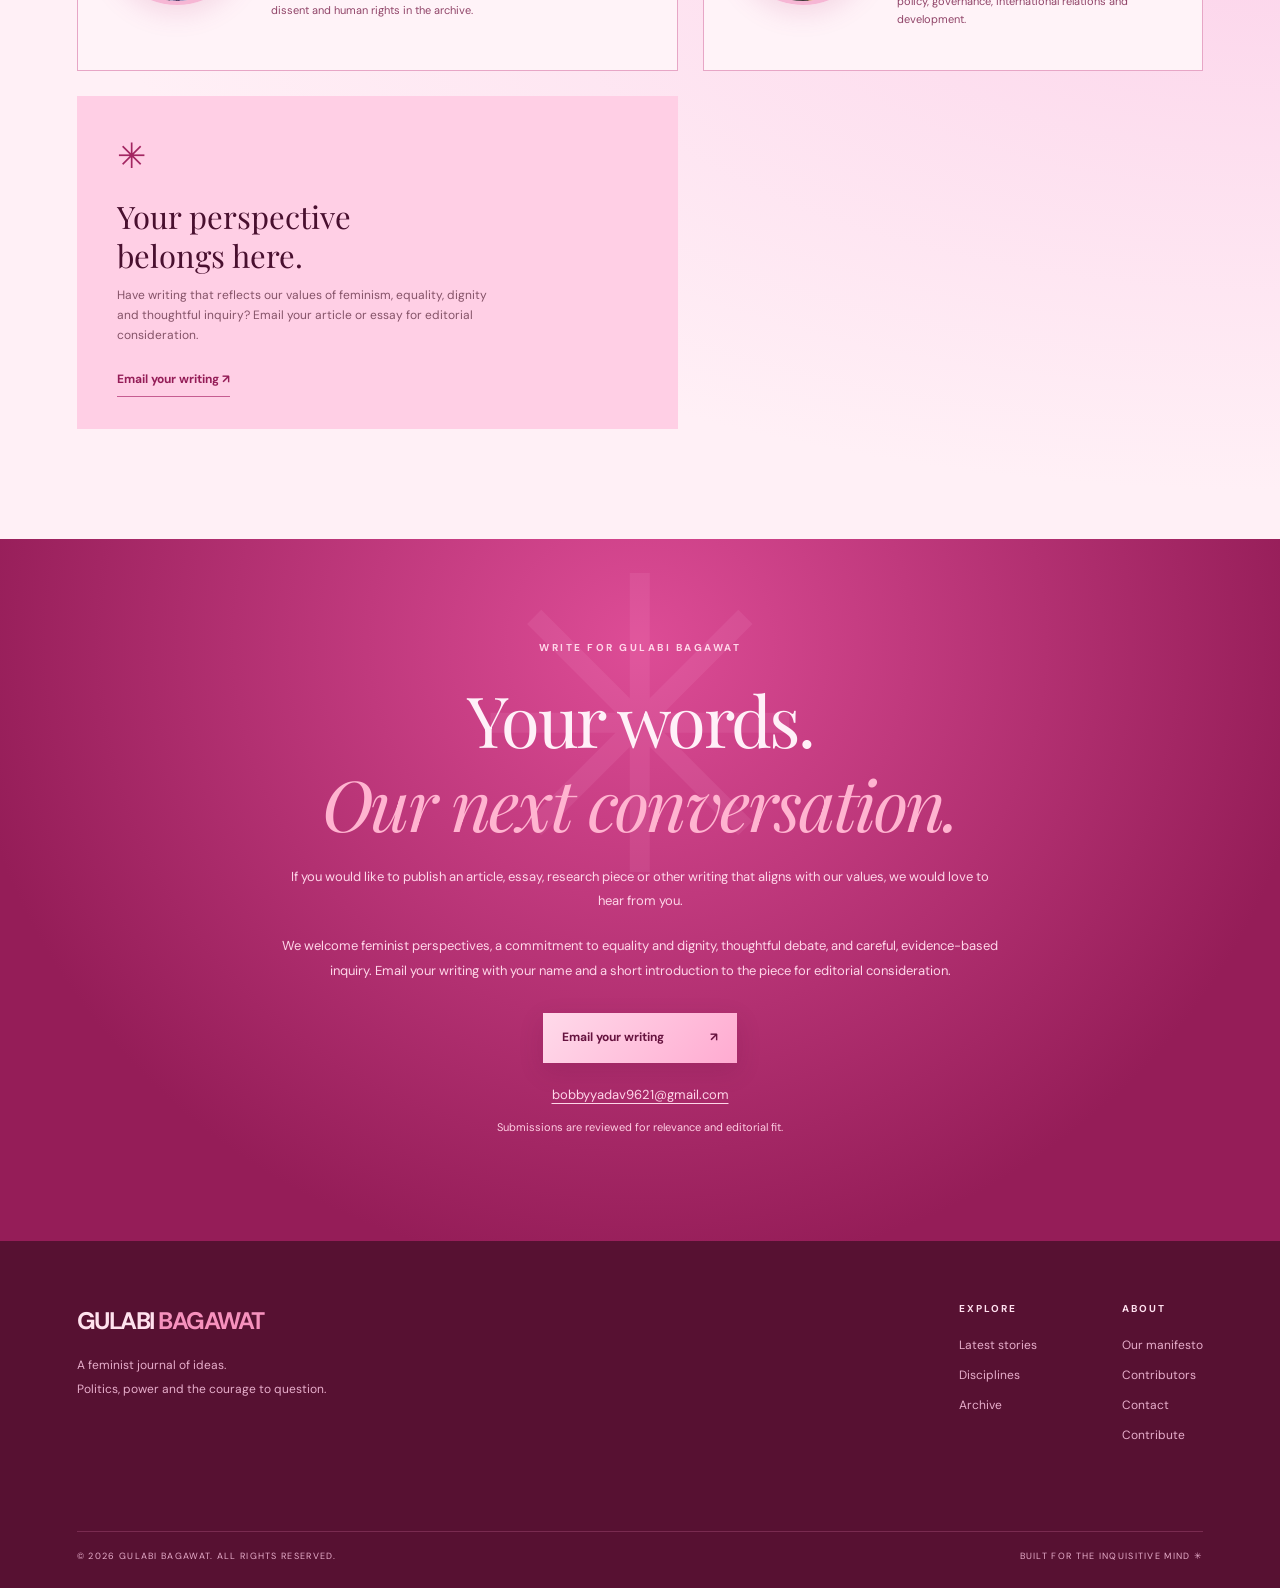
==== commit 0603b741: "Add Nitesh founding contributor portrait in matching circular layout" ====
--- a/index.html
+++ b/index.html
@@ -6,5 +6,5 @@
 <section class="discipline-section" id="fields"><div class="section section-inner"><div class="section-top on-dark"><div><span class="eyebrow">02 / FIELDS OF INQUIRY</span><h2>Many disciplines.<br><em>One curious mind.</em></h2></div><p>Politics never exists in isolation. Follow the threads that connect states, societies, histories, economies and ideas.</p></div><div class="discipline-grid"><a href="articles.html" data-category="Political Theory"><span class="discipline-num">01</span><span class="discipline-symbol">◈</span><strong>Political Theory</strong><small>Power, justice, liberty, ideology</small><span class="discipline-arrow">↗</span></a><a href="articles.html" data-category="Geopolitics"><span class="discipline-num">02</span><span class="discipline-symbol">◎</span><strong>Geopolitics &amp; IR</strong><small>World order, diplomacy, conflict</small><span class="discipline-arrow">↗</span></a><a href="articles.html" data-category="Public Policy"><span class="discipline-num">03</span><span class="discipline-symbol">▤</span><strong>Public Policy</strong><small>Institutions, governance, welfare</small><span class="discipline-arrow">↗</span></a><a href="articles.html" data-category="Society &amp; Culture"><span class="discipline-num">04</span><span class="discipline-symbol">✳</span><strong>Society &amp; Culture</strong><small>Identity, history, movements</small><span class="discipline-arrow">↗</span></a><a href="articles.html" data-category="Political Economy"><span class="discipline-num">05</span><span class="discipline-symbol">⌁</span><strong>Political Economy</strong><small>Labour, markets, inequality</small><span class="discipline-arrow">↗</span></a><a href="articles.html" data-category="Case Studies"><span class="discipline-num">06</span><span class="discipline-symbol">⌗</span><strong>Case Studies</strong><small>Evidence from the real world</small><span class="discipline-arrow">↗</span></a></div></div></section>
 <section class="section archive" id="library"><div class="section-top"><div><span class="eyebrow">03 / THE READING ROOM</span><h2>Explore the <em>archive.</em></h2></div><p>Browse essays, research papers, short reflections and case studies. New voices and new questions are always welcome.</p></div><div class="archive-tools"><div class="filters" role="group" aria-label="Filter publications"><button class="filter active" data-filter="All">All works</button><button class="filter" data-filter="Article">Articles</button><button class="filter" data-filter="Research Paper">Research papers</button><button class="filter" data-filter="Case Study">Case studies</button><button class="filter" data-filter="Daily Idea">Daily ideas</button></div><label class="search-wrap"><span>⌕</span><input id="searchInput" type="search" placeholder="Search the archive..." aria-label="Search publications"></label></div><div class="archive-grid" id="archiveGrid"></div><p id="noResults" class="no-results" hidden>No matching pieces found. Try a different search or filter.</p><div class="archive-footer"><span>AN EVER-GROWING LIBRARY OF IDEAS</span><span id="itemCount">0 WORKS</span></div></section>
 <section class="vision" id="about"><div class="vision-image"><img loading="lazy" src="human-solidarity.webp" alt="Illustrated hands holding the world in solidarity"><div class="vision-image-label">THE WORLD IS NEVER ONE STORY.</div></div><div class="vision-copy"><span class="eyebrow">04 / OUR MANIFESTO</span><h2>Not a quiet corner.<br><em>A pink rebellion.</em></h2><p>Gulabi Bagawat is envisioned as an independent platform for rigorous but accessible political inquiry. We believe compelling ideas can come from emerging scholars, young writers and engaged citizens—not only established institutions.</p><p>Our feminist lens asks who holds power, whose knowledge counts and which voices are left outside the room. We welcome careful research, principled debate and interdisciplinary inquiry across political science, history, sociology and international relations.</p><div class="vision-values"><span>INDEPENDENT THINKING</span><span>INTERDISCIPLINARY LENS</span><span>OPEN CONVERSATION</span></div></div></section>
-<section class="section contributors" id="contributors"><div class="section-top"><div><span class="eyebrow">05 / THE PEOPLE BEHIND THE IDEAS</span><h2>Meet the <em>contributors.</em></h2></div><p>An emerging collective of curious minds. We begin with one contributor and leave the door open for more.</p></div><div class="contributor-layout"><div class="contributor-card"><img src="soumya-sharma.jpeg" alt="Soumya Sharma, founding contributor" class="contributor-photo" loading="lazy" width="138" height="138" style="width:138px;height:138px;min-width:138px;object-fit:cover;object-position:50% 38%;border-radius:50%;border:4px solid #f6b6d4;box-shadow:0 8px 26px #bd50862b"><div><span class="eyebrow">FOUNDING CONTRIBUTOR</span><h3>Soumya Sharma</h3><p>Writer &amp; emerging researcher</p><span class="profile-note">Read three essays on women’s freedom, student dissent and human rights in the archive.</span></div><span class="member-arrow">↗</span></div><div class="contributor-card"><img src="nitesh-kumar-yadav-profile.svg?v=2" alt="Nitesh Kumar Yadav, founding contributor" class="contributor-photo" loading="eager" width="220" height="240" style="display:block;width:220px;height:240px;min-width:220px;max-width:100%;object-fit:cover;object-position:center center;background:#fff;border-radius:12px;border:3px solid #f6b6d4;box-shadow:0 8px 26px #bd50862b"><div><span class="eyebrow">FOUNDING CONTRIBUTOR</span><h3>Nitesh Kumar Yadav</h3><p>Master’s in Political Science · Researcher</p><span class="profile-note">Research interests include political science, public policy, governance, international relations and development.</span></div><span class="member-arrow">↗</span></div><div class="join-card"><span class="join-star">✳</span><h3>Your perspective<br>belongs here.</h3><p>Have writing that reflects our values of feminism, equality, dignity and thoughtful inquiry? Email your article or essay for editorial consideration.</p><a href="mailto:bobbyyadav9621@gmail.com?subject=Submission%20to%20Gulabi%20Bagawat&amp;body=Hello%20Gulabi%20Bagawat%2C%0A%0AI%20would%20like%20to%20submit%20my%20writing%20for%20your%20consideration.%0A%0ATitle%3A%0AAuthor%20name%3A%0AShort%20introduction%20to%20the%20piece%3A%0AHow%20it%20aligns%20with%20your%20values%3A%0A%0AI%20have%20attached%20my%20article%20or%20included%20a%20link%20below.%0A%0AThank%20you%2C%0A" class="join-link">Email your writing ↗</a></div></div></section>
+<section class="section contributors" id="contributors"><div class="section-top"><div><span class="eyebrow">05 / THE PEOPLE BEHIND THE IDEAS</span><h2>Meet the <em>contributors.</em></h2></div><p>An emerging collective of curious minds. We begin with one contributor and leave the door open for more.</p></div><div class="contributor-layout"><div class="contributor-card"><img src="soumya-sharma.jpeg" alt="Soumya Sharma, founding contributor" class="contributor-photo" loading="lazy" width="138" height="138" style="width:138px;height:138px;min-width:138px;object-fit:cover;object-position:50% 38%;border-radius:50%;border:4px solid #f6b6d4;box-shadow:0 8px 26px #bd50862b"><div><span class="eyebrow">FOUNDING CONTRIBUTOR</span><h3>Soumya Sharma</h3><p>Writer &amp; emerging researcher</p><span class="profile-note">Read three essays on women’s freedom, student dissent and human rights in the archive.</span></div><span class="member-arrow">↗</span></div><div class="contributor-card"><img src="nitesh-kumar-yadav.jpg?v=1" alt="Nitesh Kumar Yadav, founding contributor" class="contributor-photo" loading="eager" width="138" height="138" style="display:block;width:138px;height:138px;min-width:138px;max-width:138px;object-fit:cover;object-position:center;border-radius:50%;border:4px solid #f6b6d4;box-shadow:0 8px 26px #bd50862b"><div><span class="eyebrow">FOUNDING CONTRIBUTOR</span><h3>Nitesh Kumar Yadav</h3><p>Master’s in Political Science · Researcher</p><span class="profile-note">Research interests include political science, public policy, governance, international relations and development.</span></div><span class="member-arrow">↗</span></div><div class="join-card"><span class="join-star">✳</span><h3>Your perspective<br>belongs here.</h3><p>Have writing that reflects our values of feminism, equality, dignity and thoughtful inquiry? Email your article or essay for editorial consideration.</p><a href="mailto:bobbyyadav9621@gmail.com?subject=Submission%20to%20Gulabi%20Bagawat&amp;body=Hello%20Gulabi%20Bagawat%2C%0A%0AI%20would%20like%20to%20submit%20my%20writing%20for%20your%20consideration.%0A%0ATitle%3A%0AAuthor%20name%3A%0AShort%20introduction%20to%20the%20piece%3A%0AHow%20it%20aligns%20with%20your%20values%3A%0A%0AI%20have%20attached%20my%20article%20or%20included%20a%20link%20below.%0A%0AThank%20you%2C%0A" class="join-link">Email your writing ↗</a></div></div></section>
 <section class="closing contribution-section" id="contribute" aria-labelledby="contribute-title"><div class="closing-art" aria-hidden="true">✳</div><span class="eyebrow">WRITE FOR GULABI BAGAWAT</span><h2 id="contribute-title">Your words.<br><em>Our next conversation.</em></h2><p>If you would like to publish an article, essay, research piece or other writing that aligns with our values, we would love to hear from you.</p><p>We welcome feminist perspectives, a commitment to equality and dignity, thoughtful debate, and careful, evidence-based inquiry. Email your writing with your name and a short introduction to the piece for editorial consideration.</p><a href="mailto:bobbyyadav9621@gmail.com?subject=Submission%20to%20Gulabi%20Bagawat&amp;body=Hello%20Gulabi%20Bagawat%2C%0A%0AI%20would%20like%20to%20submit%20my%20writing%20for%20your%20consideration.%0A%0ATitle%3A%0AAuthor%20name%3A%0AShort%20introduction%20to%20the%20piece%3A%0AHow%20it%20aligns%20with%20your%20values%3A%0A%0AI%20have%20attached%20my%20article%20or%20included%20a%20link%20below.%0A%0AThank%20you%2C%0A" class="button-primary">Email your writing <span aria-hidden="true">↗</span></a><p class="contribution-email"><a href="mailto:bobbyyadav9621@gmail.com">bobbyyadav9621@gmail.com</a></p><small>Submissions are reviewed for relevance and editorial fit.</small></section></main><footer><div class="footer-main"><div class="footer-brand">GULABI<span> BAGAWAT</span><p>A feminist journal of ideas.<br>Politics, power and the courage to question.</p></div><div class="footer-links"><div><strong>EXPLORE</strong><a href="#discover">Latest stories</a><a href="disciplines.html">Disciplines</a><a href="articles.html">Archive</a></div><div><strong>ABOUT</strong><a href="about.html">Our manifesto</a><a href="#contributors">Contributors</a><a href="mailto:bobbyyadav9621@gmail.com">Contact</a><a href="index.html#contribute">Contribute</a></div></div></div><div class="footer-bottom"><span>© <span id="year">2026</span> GULABI BAGAWAT. ALL RIGHTS RESERVED.</span><span>BUILT FOR THE INQUISITIVE MIND ✳</span></div></footer><dialog id="articleDialog"><button class="dialog-close" id="dialogClose" aria-label="Close article">✕</button><div id="dialogContent"></div></dialog><script src="content.js?v=2"></script><script src="app.js?v=2"></script><script src="motion.js"></script></body></html>
